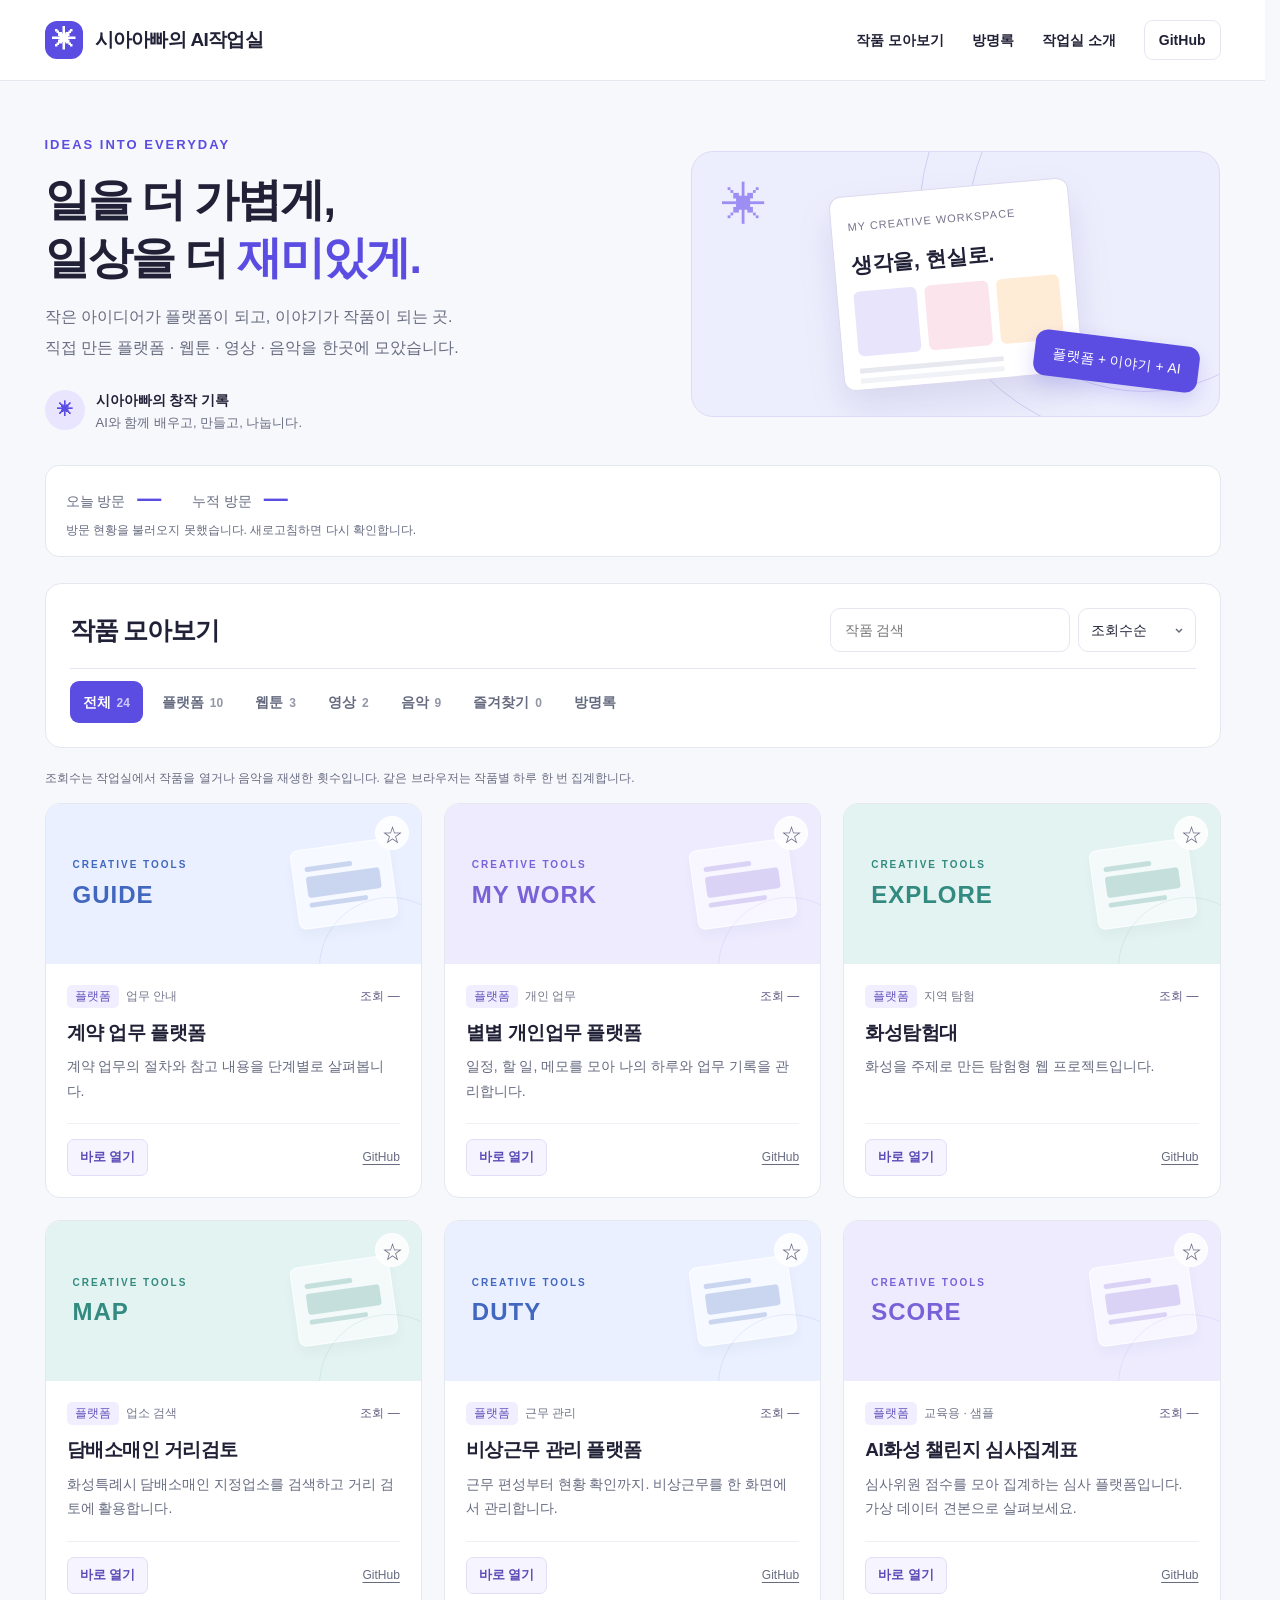
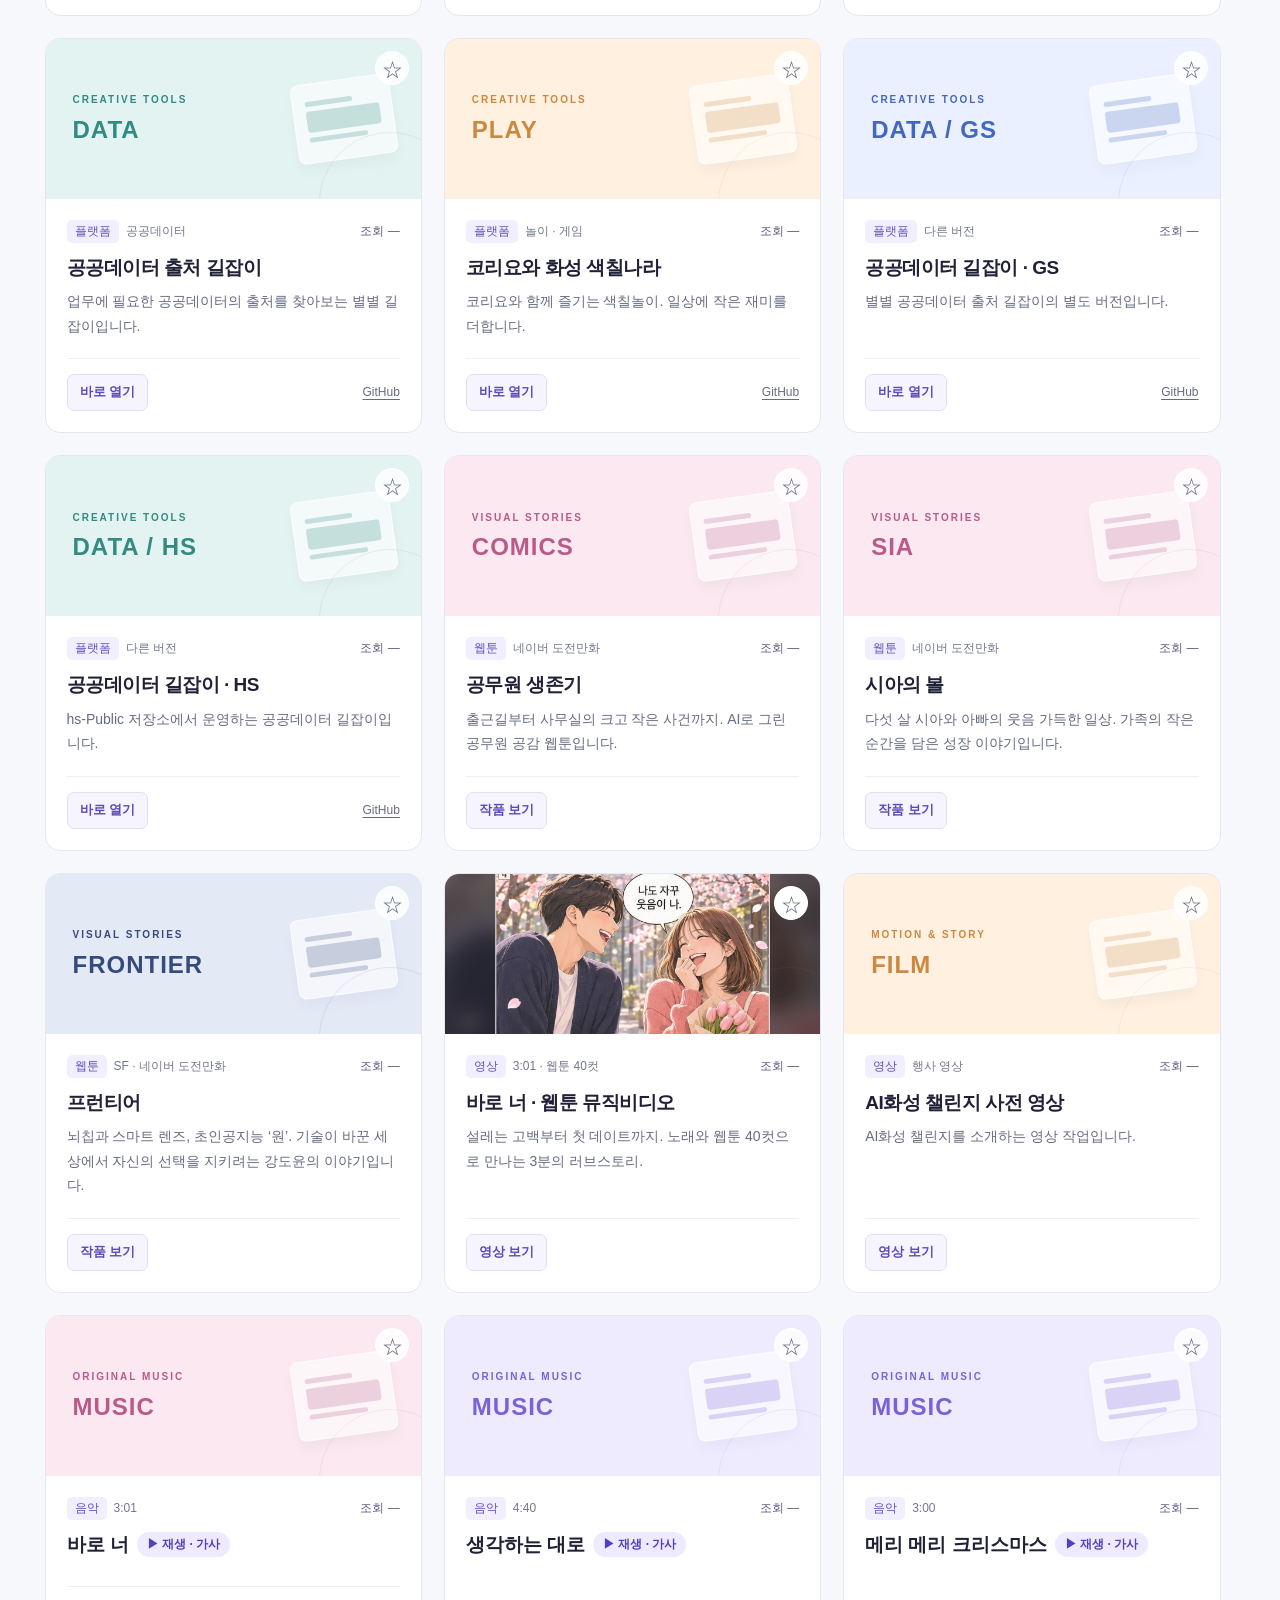
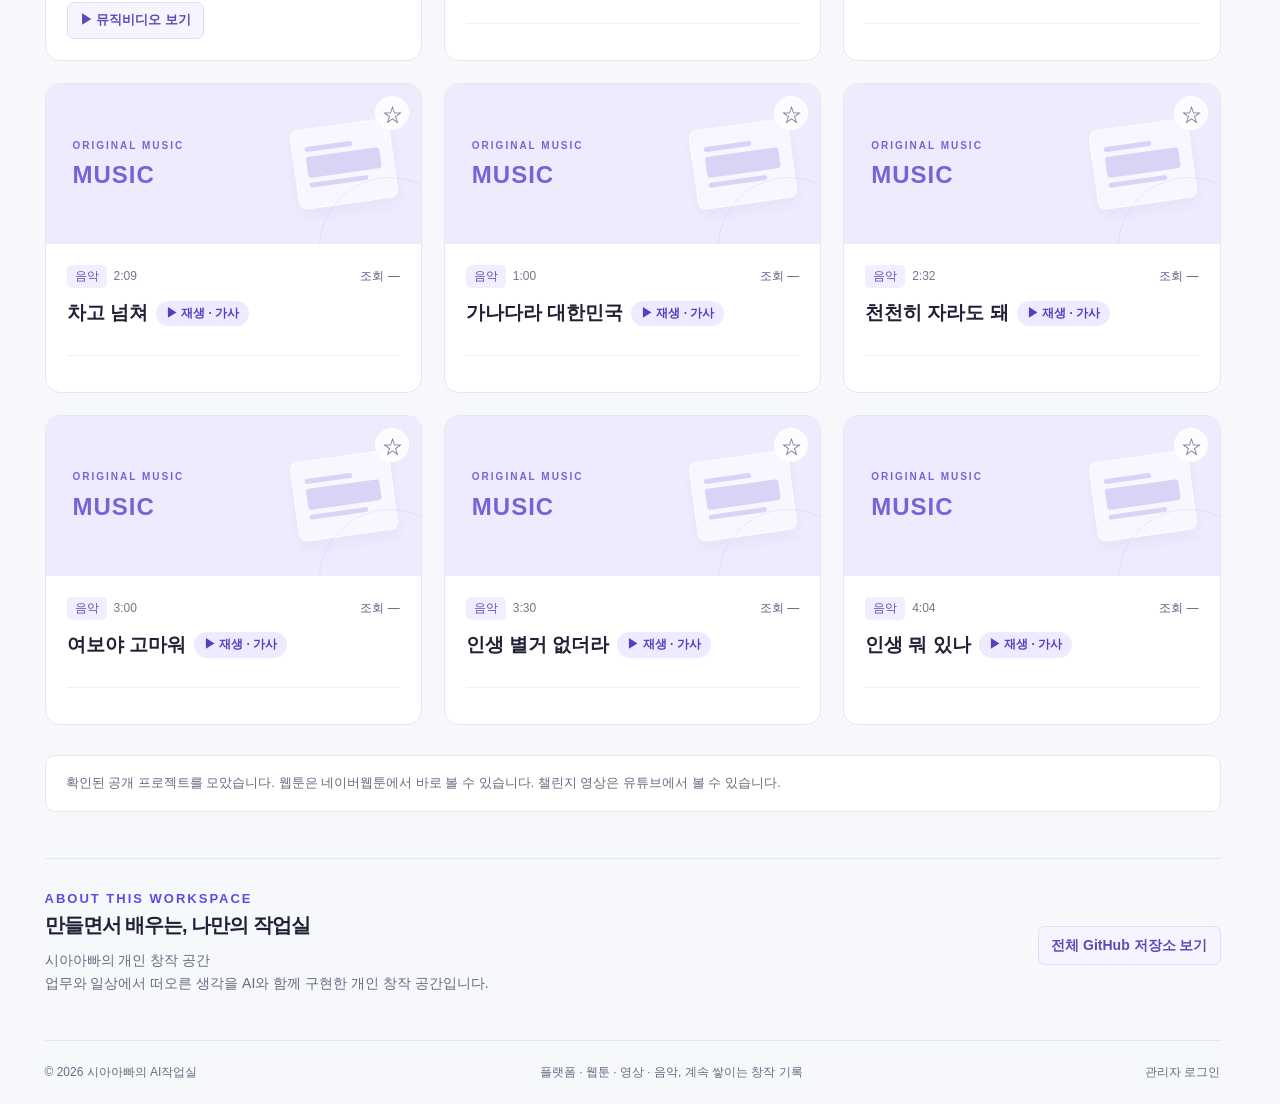
==== index.html @ 8275c81c "Add Just You webtoon music video and mobile playback page" ====
<!doctype html>
<html lang="ko"><head><meta charset="utf-8"><meta http-equiv="Content-Security-Policy" content="default-src 'none'; script-src 'self'; style-src 'self'; connect-src https://sbnjodqxvwgqgdnzcziz.supabase.co; img-src 'self' data:; media-src 'self'; base-uri 'none'; form-action 'none'; object-src 'none'; upgrade-insecure-requests"><meta name="referrer" content="no-referrer"><meta name="viewport" content="width=device-width,initial-scale=1"><title>시아아빠의 AI작업실</title><meta name="description" content="시아아빠가 만든 플랫폼, 웹툰, 영상. 일과 일상에서 시작한 아이디어를 한곳에서 만나보세요."><meta name="theme-color" content="#5b4ce2"><link rel="stylesheet" href="assets/app/site.css?v=video-20261128"><script defer src="assets/app/site.js?v=video-20261128"></script></head><body><a class="skip" href="#collection">작품 목록으로 건너뛰기</a>
<header><div class="wrap bar"><a class="brand" href="#top"><span class="logo" aria-hidden="true">✳</span>시아아빠의 AI작업실</a><nav class="nav" aria-label="주 메뉴"><a href="#collection">작품 모아보기</a><a href="#guestbook">방명록</a><a class="nav-about" href="#about">작업실 소개</a><a class="github" href="https://github.com/tkooya-09" target="_blank" rel="noopener noreferrer">GitHub</a></nav></div></header>
<main id="top" class="wrap"><section class="hero" aria-labelledby="hero-title"><div><div class="eyebrow">IDEAS INTO EVERYDAY</div><h1 id="hero-title">일을 더 가볍게,<br>일상을 더 <em>재미있게.</em></h1><p class="intro">작은 아이디어가 플랫폼이 되고, 이야기가 작품이 되는 곳.<br>직접 만든 플랫폼 · 웹툰 · 영상 · 음악을 한곳에 모았습니다.</p><div class="owner"><span class="avatar" aria-hidden="true">✳</span><div><strong>시아아빠의 창작 기록</strong><small>AI와 함께 배우고, 만들고, 나눕니다.</small></div></div></div><div class="hero-art" aria-hidden="true"><span class="orbit"></span><span class="orbit second"></span><span class="art-star">✳</span><div class="art-window"><small>MY CREATIVE WORKSPACE</small><div class="art-title">생각을, 현실로.</div><div class="art-blocks"><i></i><i></i><i></i></div><div class="art-lines"></div></div><div class="art-badge">플랫폼 + 이야기 + AI</div></div></section>
<section class="visitor-summary" aria-label="방문 현황"><div class="visitor-numbers"><span>오늘 방문 <strong id="visit-today">—</strong></span><span>누적 방문 <strong id="visit-total">—</strong></span></div><p id="visit-summary-note">방문 현황을 불러오는 중입니다.</p></section>
<section id="collection" aria-labelledby="collection-title"><div class="catalog-panel"><div class="catalog-head"><h2 id="collection-title">작품 모아보기</h2><p id="guest-intro" hidden>작품에 대한 생각을 편하게 남겨 주세요.</p><div class="inputs" id="catalog-inputs"><label class="sr" for="search">작품 검색</label><input id="search" class="search" type="search" placeholder="작품 검색"><label class="sr" for="sort">정렬 방식</label><select id="sort"><option value="popular">조회수순</option><option value="curated">기본순</option><option value="title">이름순</option><option value="linked">바로 열기순</option></select></div></div><div class="tabs" role="group" aria-label="작품 분류 및 방명록"><button class="tab on" data-type="all" aria-pressed="true">전체</button><button class="tab" data-type="platform" aria-pressed="false">플랫폼</button><button class="tab" data-type="webtoon" aria-pressed="false">웹툰</button><button class="tab" data-type="video" aria-pressed="false">영상</button><button class="tab" data-type="music" aria-pressed="false">음악</button><button class="tab" data-type="favorites" aria-pressed="false">즐겨찾기</button><button class="tab" data-type="guestbook" aria-pressed="false" aria-controls="guestbook">방명록</button></div></div><div id="catalog-content"><p class="ranking-note">조회수는 작업실에서 작품을 열거나 음악을 재생한 횟수입니다. 같은 브라우저는 작품별 하루 한 번 집계합니다.</p><div id="results" class="catalog-status" role="status" aria-live="polite"></div><section id="song-player" hidden aria-label="음악 재생기"><strong id="song-title"></strong><audio id="audio" controls preload="none"></audio><details id="lyrics-panel"><summary>가사</summary><div id="song-lyrics"></div></details></section><div id="grid" class="grid"></div><noscript><p>작품 검색과 목록 표시를 위해 JavaScript를 켜주세요. <a href="https://github.com/tkooya-09?tab=repositories">GitHub에서 작품 저장소 보기</a></p></noscript><div class="collection-note"><span id="sync">확인된 공개 프로젝트를 모았습니다.</span> 웹툰은 네이버웹툰에서 바로 볼 수 있습니다. 챌린지 영상은 유튜브에서 볼 수 있습니다.</div></div>
<section id="guestbook" hidden aria-labelledby="guest-heading">
<div class="guest-header"><h2 id="guest-heading">방명록</h2><div id="visit-count" title="한국 시간 기준, 같은 브라우저는 하루 한 번 집계">오늘 방문 — · 누적 방문 —</div></div>
<form id="guest-form"><label>닉네임<input name="nickname" maxlength="16" required placeholder="닉네임"></label><label>한마디<input name="message" maxlength="160" required placeholder="공개할 한마디를 남겨 주세요 (160자 이내)"></label><button type="submit">글 남기기</button></form>
<p role="status" id="guest-status"></p><ul id="guest-list"></ul></section></section>
<section id="about" class="about"><div><div class="eyebrow">ABOUT THIS WORKSPACE</div><h2>만들면서 배우는, 나만의 작업실</h2><p>시아아빠의 개인 창작 공간<br>업무와 일상에서 떠오른 생각을 AI와 함께 구현한 개인 창작 공간입니다.</p></div><a class="action" href="https://github.com/tkooya-09?tab=repositories" target="_blank" rel="noopener noreferrer">전체 GitHub 저장소 보기</a></section><footer class="footer"><span>© 2026 시아아빠의 AI작업실</span><span>플랫폼 · 웹툰 · 영상 · 음악, 계속 쌓이는 창작 기록</span><a href="admin.html">관리자 로그인</a></footer></main><div id="notice" role="status"></div>
</body></html>
---- assets/app/site.css ----
:root{--ink:#202136;--muted:#666b80;--line:#e5e7f0;--purple:#5b4ce2;--bg:#f7f8fc}*{box-sizing:border-box}html{scroll-behavior:smooth;scroll-padding-top:95px}body{margin:0;background:var(--bg);color:var(--ink);font:16px/1.6 Pretendard,'Apple SD Gothic Neo','Malgun Gothic',sans-serif}button,input,select{font:inherit}button,a,input,select{-webkit-tap-highlight-color:transparent}button,a{touch-action:manipulation}button{cursor:pointer}a{color:inherit;text-decoration:none}button:focus-visible,a:focus-visible,input:focus-visible,select:focus-visible,summary:focus-visible{outline:3px solid #897af1;outline-offset:4px}.wrap{max-width:1240px;margin:auto;padding:0 32px}.skip{position:fixed;top:-80px;left:10px;z-index:50;background:white;padding:12px}.skip:focus{top:10px}header{background:#fffffff2;border-bottom:1px solid var(--line);position:sticky;top:0;z-index:10;backdrop-filter:blur(12px)}.bar{height:80px;display:flex;align-items:center;justify-content:space-between;gap:20px}.brand{display:flex;align-items:center;gap:12px;font-size:19px;font-weight:800;letter-spacing:-.7px}.logo{width:38px;height:38px;border-radius:12px;background:var(--purple);color:white;display:grid;place-items:center;font-size:24px}.nav{display:flex;gap:28px;align-items:center;font-size:14px;font-weight:700}.nav a:hover{color:var(--purple)}.github{padding:8px 14px;border:1px solid var(--line);border-radius:9px}.hero{padding:54px 0 32px;display:grid;grid-template-columns:1.15fr 1fr;gap:38px;align-items:center}.eyebrow{font-size:13px;font-weight:800;letter-spacing:2px;color:var(--purple)}h1{font-size:clamp(32px,3.5vw,46px);line-height:1.3;letter-spacing:-2px;margin:14px 0 16px}h1 em{font-style:normal;color:var(--purple)}.intro{color:var(--muted);margin:0;line-height:1.9}.owner{display:flex;gap:11px;align-items:center;margin-top:24px}.avatar{width:40px;height:40px;background:#e9e5ff;border-radius:50%;display:grid;place-items:center;color:var(--purple);font-weight:800}.owner strong{font-size:14px}.owner small{display:block;font-size:13px;color:var(--muted)}.hero-art{height:266px;border:1px solid #dcdcf7;border-radius:22px;background:#edeefd;position:relative;overflow:hidden;padding:28px;display:flex;align-items:center;justify-content:center}.orbit{position:absolute;border:1px solid #d1cef2;border-radius:50%;width:350px;height:350px;right:-100px;top:-110px}.orbit.second{width:450px;height:450px;right:-150px;top:-160px}.art-window{position:relative;transform:rotate(-5deg);width:240px;background:#fff;border:1px solid #dcd9ee;box-shadow:0 18px 36px #41429220;border-radius:12px;padding:16px}.art-window small{font-size:11px;letter-spacing:1px;color:#78738b}.art-title{font-size:21px;font-weight:800;margin:10px 0}.art-blocks{display:flex;gap:8px}.art-blocks i{height:65px;flex:1;border-radius:6px;background:#e7e4fc}.art-blocks i:nth-child(2){background:#fce4ed}.art-blocks i:nth-child(3){background:#ffecd7}.art-lines{height:5px;width:70%;background:#e7e8f0;margin-top:12px;box-shadow:0 10px #f1f2f7}.art-badge{position:absolute;right:20px;bottom:32px;padding:12px 18px;border-radius:12px;background:#5b4ce2;color:white;transform:rotate(7deg);font-size:14px;box-shadow:0 8px 20px #5b4ce233}.art-star{position:absolute;left:30px;top:18px;color:#9c8ef2;font-size:45px}.section-head{display:flex;justify-content:space-between;align-items:end;gap:10px;margin-bottom:18px}h2{font-size:25px;letter-spacing:-1px;margin:0}.section-head p{font-size:14px;color:var(--muted);margin:4px 0 0}.tools{display:flex;align-items:center;justify-content:space-between;gap:16px;margin-bottom:20px;flex-wrap:wrap}.tabs{display:flex;gap:6px;flex-wrap:wrap}.tab{border:1px solid transparent;border-radius:9px;background:transparent;color:var(--muted);padding:9px 13px;font-size:14px;font-weight:700;min-height:42px}.tab.on{background:var(--ink);color:white}.tab .num{opacity:.7;margin-left:6px;font-size:12px}.inputs{display:flex;gap:8px}.search{background:white;border:1px solid var(--line);padding:10px 14px;border-radius:10px;width:240px;font-size:14px}select{appearance:none;border:1px solid var(--line);padding:10px 30px 10px 12px;border-radius:10px;background:white url("data:image/svg+xml,%3Csvg xmlns='http://www.w3.org/2000/svg' width='12' height='12' viewBox='0 0 12 12'%3E%3Cpath d='m3 5 3 3 3-3' fill='none' stroke='%23666b80' stroke-width='1.5'/%3E%3C/svg%3E") no-repeat right 10px center;font-size:14px;color:var(--ink)}.result{font-size:13px;color:var(--muted);margin:0 0 14px;display:flex;justify-content:space-between;gap:12px}.grid{display:grid;grid-template-columns:repeat(3,minmax(0,1fr));gap:22px}.card{border:1px solid var(--line);border-radius:15px;background:white;overflow:hidden;display:flex;flex-direction:column;transition:transform .2s,box-shadow .2s}.card:hover{transform:translateY(-4px);box-shadow:0 12px 30px #2523530c}.cover{height:160px;position:relative;overflow:hidden;background:var(--wash);color:var(--tone);display:flex;align-items:center;justify-content:space-between;padding:27px}.blue{--wash:#eaf0ff;--tone:#4267bf}.violet{--wash:#eeebff;--tone:#7962d7}.navy{--wash:#e4e9f6;--tone:#354b7b}.teal{--wash:#e3f3f1;--tone:#328a80}.orange{--wash:#fff0df;--tone:#cc8741}.pink{--wash:#fbe8f0;--tone:#b95a88}.cover-word{font-size:24px;font-weight:900;letter-spacing:1px;position:relative;z-index:1;max-width:62%;line-height:1.15}.cover-word small{display:block;font-size:10px;letter-spacing:2px;margin-bottom:10px;font-weight:600}.mini{width:100px;height:80px;border:1px solid #ffffffb3;background:#ffffff96;border-radius:8px;transform:rotate(-8deg);padding:12px;box-shadow:0 8px 12px #29315109;flex-shrink:0}.mini i{display:block;background:currentColor;opacity:.24;height:5px;width:65%;border-radius:3px;margin:5px 0}.mini i:nth-child(2){width:100%;height:21px}.mini i:nth-child(3){width:80%}.cover::after{content:'';position:absolute;width:140px;height:140px;border:1px solid currentColor;opacity:.1;border-radius:50%;right:-40px;bottom:-75px}.fav{position:absolute;right:12px;top:12px;width:34px;height:34px;background:#ffffffdb;border:1px solid #ffffff;border-radius:50%;color:#696c83;display:grid;place-items:center;font-size:21px;z-index:2}.fav[aria-pressed=true]{color:#5b4ce2;background:#fff}.card-body{padding:21px;display:flex;flex-direction:column;flex:1}.tags{display:flex;gap:7px;align-items:center;margin-bottom:11px;flex-wrap:wrap}.pill{font-size:12px;background:#f1efff;color:#6351bb;padding:2px 8px;border-radius:5px}.tag{font-size:12px;color:#73778b}.card h3{font-size:19px;line-height:1.45;letter-spacing:-.5px;margin:0 0 8px}.desc{font-size:14px;line-height:1.75;color:var(--muted);margin:0 0 20px}.actions{display:flex;align-items:center;justify-content:space-between;gap:10px;margin-top:auto;padding-top:15px;border-top:1px solid #eff0f6}.action{padding:7px 12px;border:1px solid #e3def8;background:#f6f4ff;color:#5b4bb7;border-radius:7px;font-size:13px;font-weight:700}.action:hover{background:#ebe6ff}.source{font-size:12px;color:var(--muted);text-decoration:underline;text-underline-offset:3px}.pending{font-size:13px;color:#777b8d;display:flex;gap:6px;align-items:center}.pending::before{content:'';width:6px;height:6px;background:#b6bac8;border-radius:50%}details{font-size:13px;color:var(--muted);margin-bottom:16px}summary{cursor:pointer;padding:4px 0}ol{padding-left:24px;line-height:2}.empty{grid-column:1/-1;padding:60px 20px;text-align:center;border:1px dashed #d4d1e7;border-radius:16px;background:white}.empty p{color:var(--muted)}.empty button{border:0;background:var(--purple);color:white;padding:9px 16px;border-radius:8px}.collection-note{margin:30px 0 46px;padding:17px 20px;border:1px solid var(--line);border-radius:10px;font-size:13px;color:var(--muted);background:#fff}.about{display:flex;justify-content:space-between;gap:30px;padding:30px 0;border-top:1px solid var(--line);align-items:center}.about h2{font-size:20px}.about p{font-size:14px;color:var(--muted);margin:8px 0}.about a{white-space:nowrap;font-size:14px}.footer{border-top:1px solid var(--line);padding:22px 0;margin-top:8px;font-size:12px;color:var(--muted);display:flex;justify-content:space-between;gap:16px}.sr{position:absolute;width:1px;height:1px;padding:0;overflow:hidden;clip:rect(0,0,0,0);white-space:nowrap}#notice{position:fixed;bottom:20px;left:50%;transform:translateX(-50%);z-index:20;background:#202136;color:#fff;border-radius:10px;padding:12px 20px;font-size:14px;max-width:90vw}#notice:empty{display:none}
@media(min-width:1400px){.wrap{max-width:1280px}}@media(max-width:950px){.grid{grid-template-columns:repeat(2,minmax(0,1fr))}.hero{gap:24px}.hero-art{height:250px}.inputs{flex:1}.search{width:100%}.hero h1{font-size:34px}.art-window{width:190px}}@media(max-width:640px){.wrap{padding:0 20px}.bar{height:68px}.brand{font-size:17px}.logo{width:32px;height:32px;font-size:22px}.nav{gap:12px}.nav .nav-about,.github{display:none}.hero{grid-template-columns:1fr;padding:32px 0 24px;gap:22px}.hero h1{font-size:35px}.hero-art{height:175px}.art-window{width:200px;padding:10px}.art-title{font-size:17px;margin:5px 0}.art-blocks i{height:40px}.art-badge{bottom:22px;right:28px}.intro{font-size:14px}.owner{margin-top:17px}.grid{grid-template-columns:1fr;gap:18px}.cover{height:145px}.tools{gap:12px}.tabs{gap:3px}.tab{padding:8px 10px}.inputs{width:100%;flex-basis:100%}.search{min-width:0;flex:1}.section-head p{font-size:13px}.about{display:block}.about a{display:inline-block;margin-top:12px}.footer{flex-direction:column;gap:4px}.result{font-size:12px}.collection-note{margin-bottom:28px}}@media(prefers-reduced-motion:reduce){html{scroll-behavior:auto}*{transition:none!important}}
.song-play{border:0;border-radius:50%;background:#eeeaff;color:#5140bf;width:40px;height:40px}#song-player:not([hidden]){display:flex;flex-wrap:wrap;align-items:center;gap:16px;padding:15px;background:white;border-radius:12px;margin-bottom:15px}#audio{max-width:100%}.song-select{display:inline-flex;align-items:center;gap:8px;background:transparent;padding:0;border:0;color:inherit;font:inherit;text-align:left}.song-play{display:inline-grid;place-items:center;flex:none}#lyrics-panel{flex-basis:100%;min-width:0}#lyrics-panel summary{cursor:pointer;font-weight:700}#song-lyrics{white-space:pre-wrap;line-height:1.85;margin:.6rem 0;max-height:45vh;overflow:auto}
#collection{padding-top:4px}.catalog-panel{background:white;border:1px solid var(--line);border-radius:16px;padding:clamp(14px,2.4vw,24px);margin-bottom:20px}
.catalog-head{display:flex;align-items:center;justify-content:space-between;gap:16px;margin-bottom:16px}
#collection .tabs{display:flex;gap:6px;flex-wrap:wrap;border-top:1px solid var(--line);padding-top:12px;margin:0}
#collection .tab{border:1px solid transparent;border-radius:9px;padding:8px 12px;background:transparent}
#collection .tab:hover{color:var(--purple)}
#collection .tab.on{color:white;background:var(--purple)}
.catalog-status{font-size:14px;color:var(--muted)}
.catalog-status:not(:empty){margin:-7px 0 14px}
@media(max-width:680px){
 .catalog-head{display:grid;gap:10px}
 .catalog-head .inputs{display:flex;width:100%}
 .catalog-head .search{flex:1;min-width:0;width:auto}
 #collection .tabs{display:grid;grid-template-columns:repeat(3,minmax(0,1fr));gap:4px}
 #collection .tab{padding:9px 8px}
}
.song-select{flex-wrap:wrap}.song-select .song-play{width:auto;height:auto;border-radius:16px;padding:4px 10px;font:600 12px/1.6 inherit;font-size:12px}
[hidden]{display:none!important}
#guestbook{margin:0 0 28px;padding:24px;border:1px solid var(--line);border-radius:16px;background:white}.guest-header,#guest-form{display:flex;align-items:center;gap:14px}.guest-header{justify-content:space-between;flex-wrap:wrap;margin-bottom:16px}#visit-count{font-size:14px;color:var(--muted)}#guest-form{align-items:flex-end}#guest-form label{font-size:13px;font-weight:700}#guest-form label:nth-child(2){flex:1}#guest-form input{display:block;width:100%;margin-top:4px;padding:10px;border:1px solid var(--line);border-radius:8px;font:inherit}#guest-form button{padding:10px 16px;border:0;border-radius:8px;background:var(--purple);color:white;font-weight:700}#guest-status{font-size:14px;color:var(--muted)}#guest-list{list-style:none;padding:0;margin:0}#guest-list li{padding:12px 0;border-top:1px solid var(--line);overflow-wrap:anywhere}#guest-list time{margin-left:12px;font-size:12px;color:var(--muted)}#guest-list p{margin:4px 0 0}@media(max-width:680px){#guest-form{display:grid}#guestbook{padding:16px}.nav{gap:8px}}

#guest-intro{margin:0;min-height:46px;display:flex;align-items:center;font-size:13px;line-height:1.6;color:var(--muted)}
/* Keep narrow screens within the viewport and touch controls steady. */
html{overflow-x:clip;scrollbar-gutter:stable;-webkit-text-size-adjust:100%;text-size-adjust:100%}
body{overflow-x:clip}
.wrap,.bar,.brand,.nav,.hero>*,.catalog-head,.inputs,.card,.card-body,.actions,#guest-form>*,#song-player>*{min-width:0}
.logo,.avatar{flex-shrink:0}
img,video,iframe{max-width:100%}
.card h3,.desc,.song-select,#song-lyrics,.about p{overflow-wrap:anywhere}
.actions{flex-wrap:wrap}
@media(hover:none),(pointer:coarse){
 .card{transition:none}
 .card:hover{transform:none;box-shadow:none}
}
@media(max-width:680px){
 html{scroll-behavior:auto;scroll-padding-top:126px;scrollbar-gutter:auto;overscroll-behavior-x:none}
 body{overscroll-behavior-x:none}
 .wrap{width:100%;padding-inline:16px}
 header{background:#fff;backdrop-filter:none}
 .bar{height:auto;min-height:112px;display:flex;flex-direction:column;align-items:stretch;justify-content:center;gap:8px;padding-top:10px;padding-bottom:10px}
 .brand{align-self:center;gap:9px;font-size:18px;line-height:1.4;white-space:nowrap}
 .logo{width:32px;height:32px;font-size:22px}
 .nav{display:grid;grid-template-columns:repeat(2,minmax(0,1fr));gap:8px;width:100%}
 .nav .nav-about,.nav .github{display:none}
 .nav a{display:flex;align-items:center;justify-content:center;min-height:44px;border-radius:10px;background:#f5f3ff;color:#5545b7;font-size:14px;white-space:nowrap}
 .nav a[aria-current="page"]{background:#5b4ce2;color:white}
 .hero{grid-template-columns:minmax(0,1fr);padding:26px 0 24px;gap:20px}
 .hero h1{font-size:clamp(28px,8.4vw,35px);letter-spacing:-1.4px;margin:10px 0 12px}
 .eyebrow{font-size:11px;letter-spacing:1.5px}
 .intro{font-size:14px;line-height:1.8;overflow-wrap:anywhere}
 .owner{margin-top:16px}
 .hero-art{display:none}
 #collection{min-height:calc(100svh - 126px)}
 .catalog-panel{padding:14px;border-radius:16px;margin-bottom:16px}
 .catalog-head{display:grid;grid-template-columns:minmax(0,1fr);gap:12px;margin-bottom:14px}
 .catalog-head h2{font-size:21px;line-height:1.4}
 .catalog-head #guest-intro{height:48px;min-height:48px}
 .catalog-head .inputs{height:48px;min-height:48px;display:grid;grid-template-columns:minmax(0,1fr) 112px;width:100%;gap:8px}
 .catalog-head .search{width:100%;min-width:0}
 .search,#sort,#guest-form input{font-size:16px;min-height:46px}
 #sort{width:100%;min-width:0;padding-left:10px}
 #collection .tabs{display:grid;grid-template-columns:repeat(4,minmax(0,1fr));gap:6px;padding-top:12px}
 #collection .tab{min-width:0;min-height:46px;padding:8px 3px;font-size:13px;white-space:nowrap;line-height:1.3;background:#f6f7fb}
 #collection .tab .num{margin-left:3px;font-size:11px;font-variant-numeric:tabular-nums}
 #collection .tab[data-type="guestbook"]{grid-column:span 2}
 #collection .tab.on{background:var(--purple)}
 .grid{grid-template-columns:minmax(0,1fr);gap:16px}
 .cover{height:120px;padding:20px}
 .cover-word{font-size:22px;max-width:65%;overflow-wrap:anywhere}
 .mini{width:78px;height:65px;padding:9px}
 .fav{width:44px;height:44px;top:8px;right:8px}
 .card-body{padding:18px}
 .card h3{font-size:18px}
 .desc{margin-bottom:14px}
 .action,.source{display:inline-flex;align-items:center;justify-content:center;min-height:44px}
 .song-select{width:100%;min-height:44px;gap:8px}
 .song-select .song-play{min-height:32px}
 #song-player:not([hidden]){gap:12px;padding:16px}
 #audio{width:100%;min-width:0}
 #lyrics-panel summary{min-height:44px;display:flex;align-items:center}
 #guestbook{padding:16px;margin-bottom:24px}
 .guest-header{gap:8px}
 #visit-count{font-size:13px;min-height:21px;font-variant-numeric:tabular-nums}
 #guest-form{display:grid;grid-template-columns:minmax(0,1fr);gap:12px}
 #guest-form label{min-width:0}
 #guest-form input{min-width:0;max-width:100%;padding:12px}
 #guest-form button{width:100%;min-height:46px;font-size:16px}
 #guest-status{min-height:22px}
 .collection-note{margin:20px 0 28px;padding:14px;line-height:1.8}
 .about{display:block;padding:24px 0}
 .about a{white-space:normal;margin-top:12px}
 .footer{flex-direction:column;gap:6px;line-height:1.7;overflow-wrap:anywhere}
}
@media(max-width:359px){
 .wrap{padding-inline:12px}
 .catalog-panel{padding:12px}
 .brand{font-size:17px}
 #collection .tabs{grid-template-columns:repeat(3,minmax(0,1fr))}
 #collection .tab[data-type="guestbook"]{grid-column:1/-1}
}


.visitor-summary{margin:0 0 22px;padding:16px 20px;border:1px solid var(--line);border-radius:14px;background:#fff}
.visitor-numbers{display:flex;align-items:center;flex-wrap:wrap;gap:12px 28px;font-size:14px;color:var(--muted)}
.visitor-numbers strong{display:inline-block;min-width:2ch;margin-left:8px;color:var(--purple);font-size:24px;line-height:1.3;font-variant-numeric:tabular-nums}
#visit-summary-note{font-size:12px;color:var(--muted);margin:7px 0 0;overflow-wrap:anywhere}
.view-count{margin-left:auto;font-size:12px;color:#625b85;font-variant-numeric:tabular-nums;white-space:nowrap}
.ranking-note{font-size:12px;line-height:1.7;color:var(--muted);margin:0 0 14px;overflow-wrap:anywhere}
@media(max-width:680px){.visitor-summary{padding:14px 16px;margin-bottom:16px}.visitor-numbers{display:grid;grid-template-columns:repeat(2,minmax(0,1fr));gap:10px;font-size:13px}.visitor-numbers strong{font-size:22px;margin-left:5px}}


.cover .video-poster{position:absolute;inset:0;width:100%;height:100%;object-fit:cover}.cover:has(.video-poster) .cover-word,.cover:has(.video-poster) .mini{visibility:hidden}.cover:has(.video-poster) .fav{z-index:1;background:white}
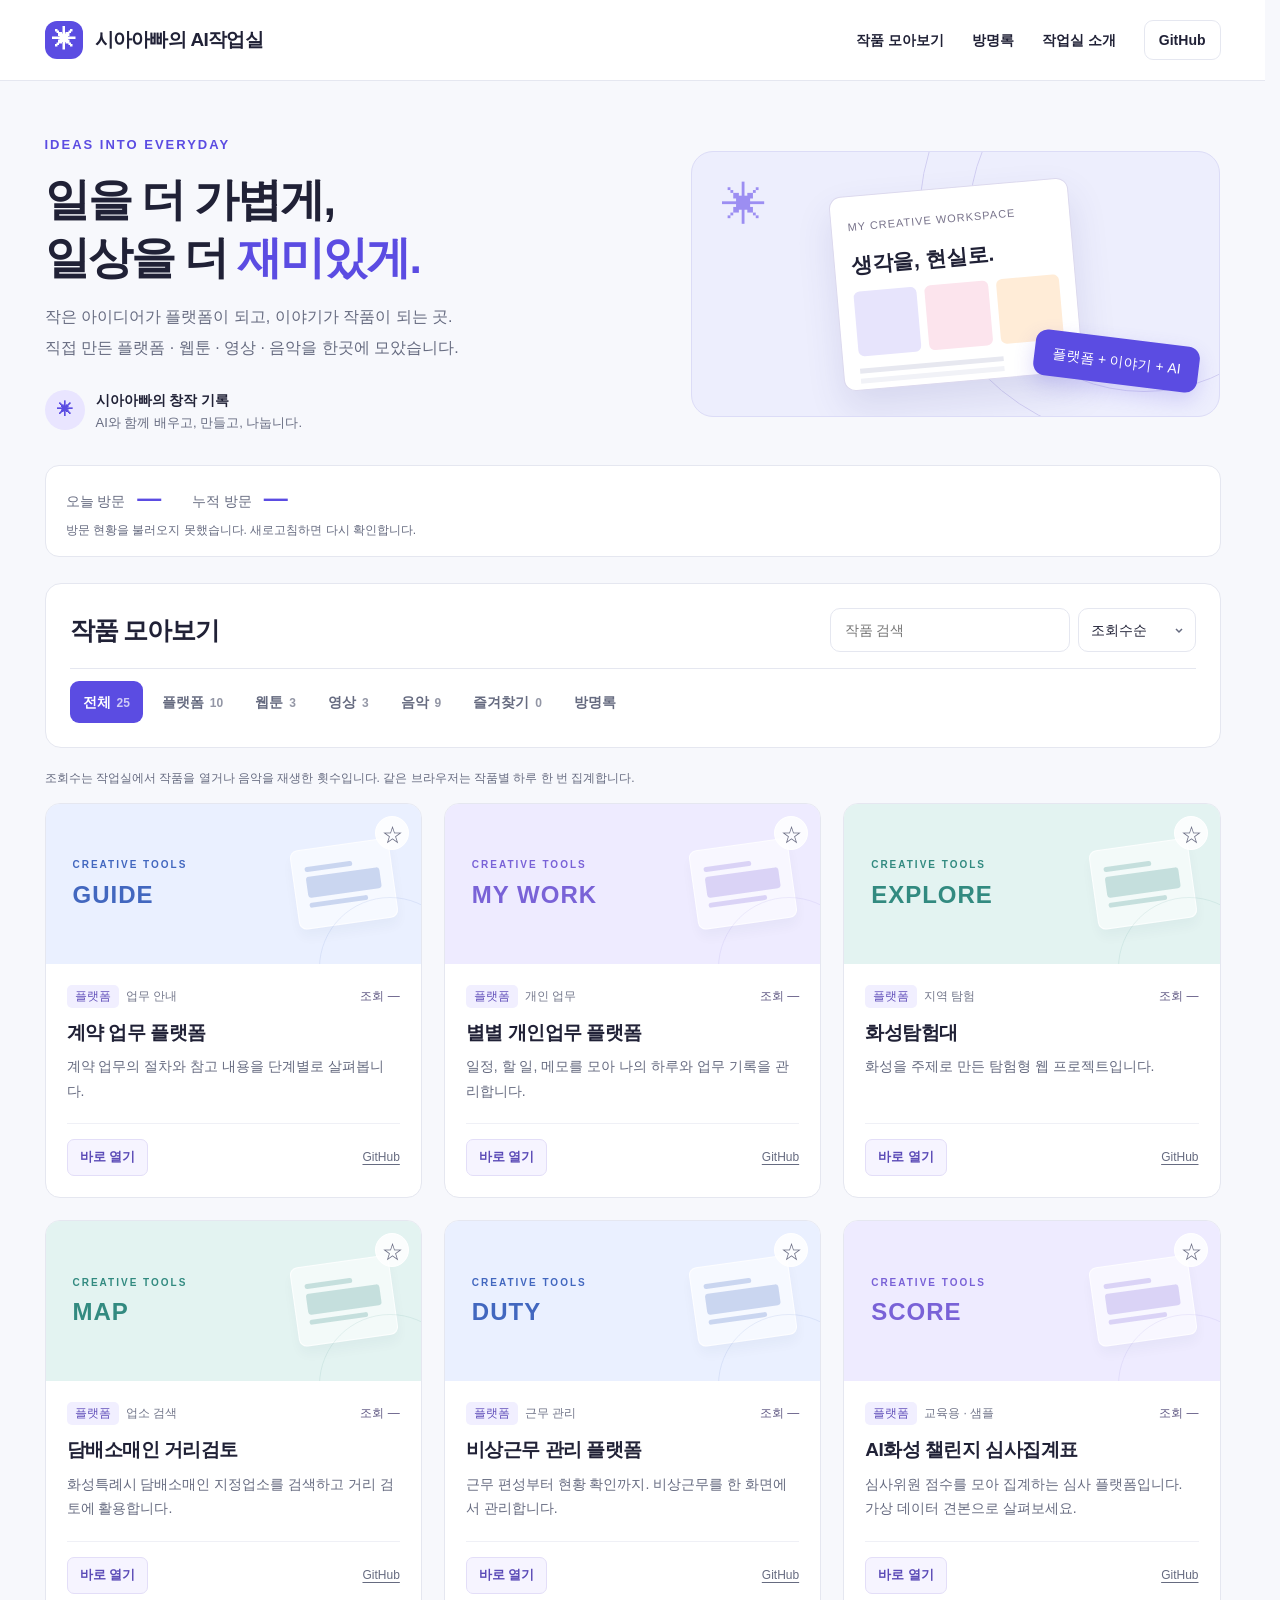
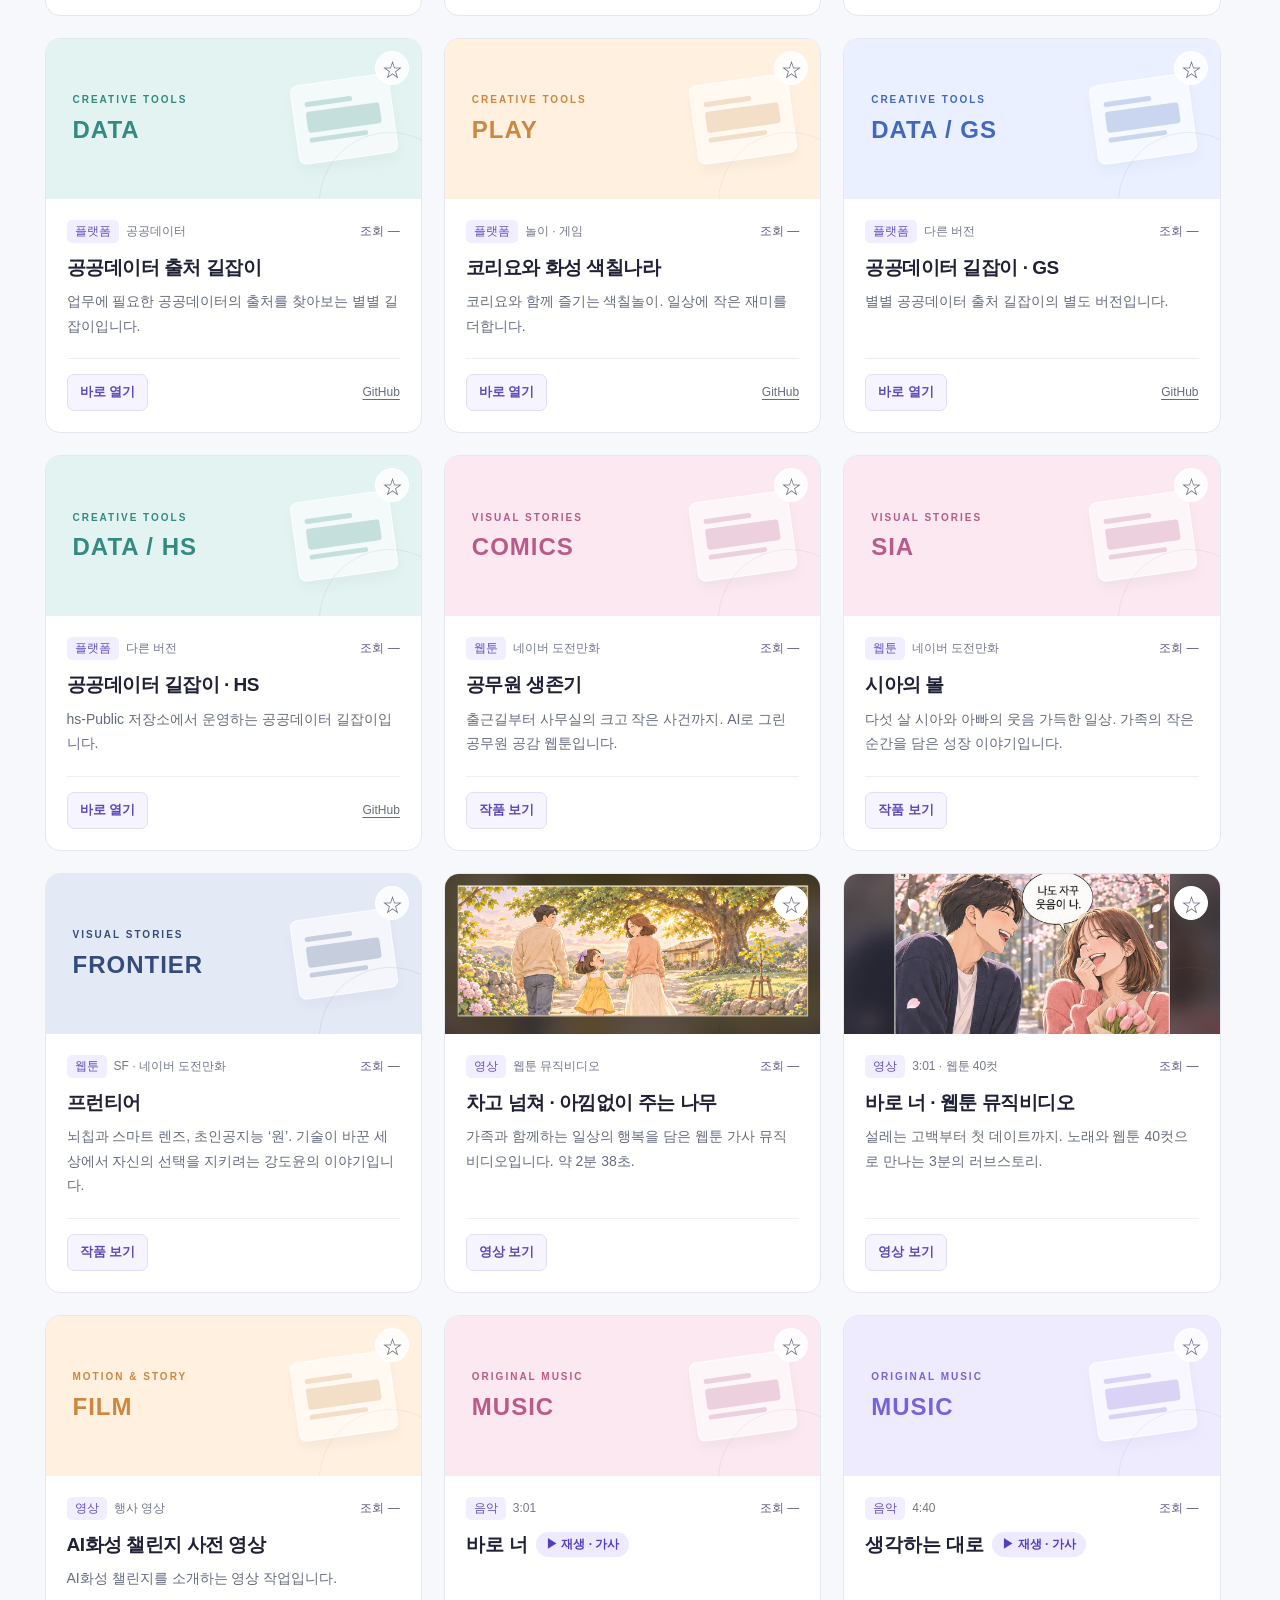
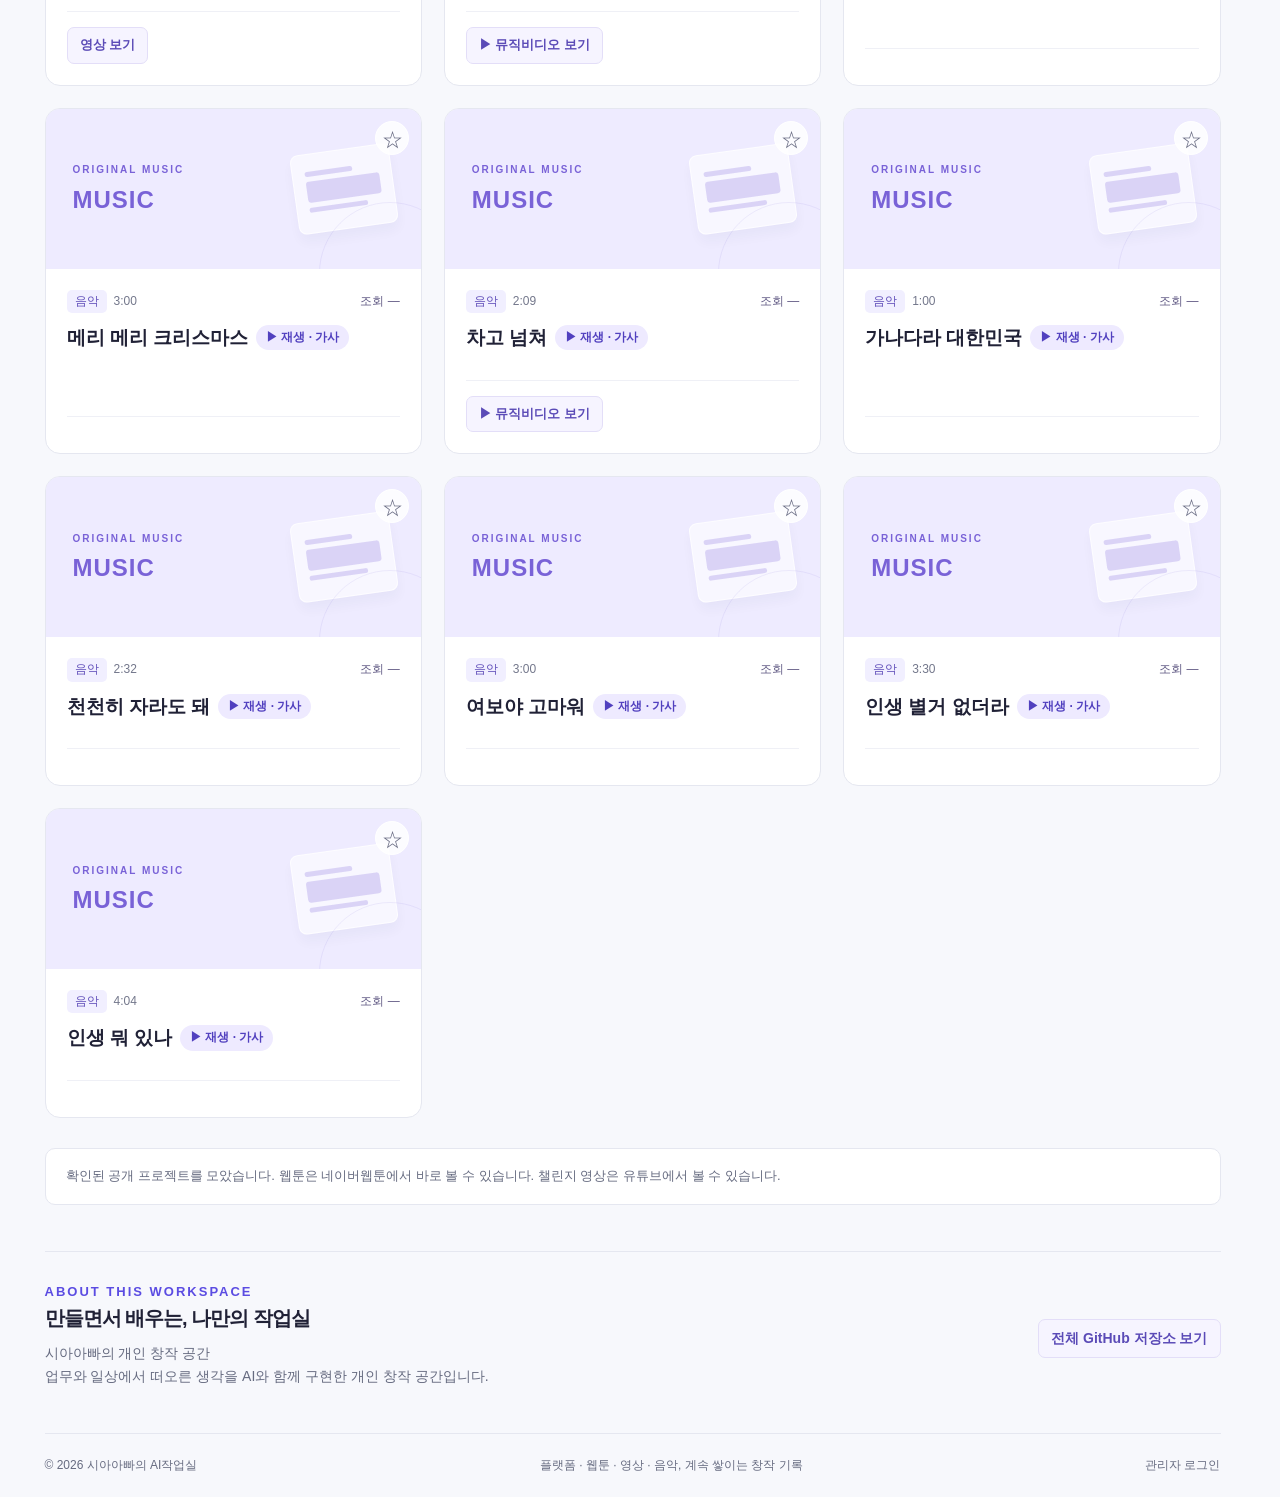
==== commit 5802d0f3: "Add 차고 넘쳐 family lyric video with playback and download page" ====
--- a/index.html
+++ b/index.html
@@ -1,5 +1,5 @@
 <!doctype html>
-<html lang="ko"><head><meta charset="utf-8"><meta http-equiv="Content-Security-Policy" content="default-src 'none'; script-src 'self'; style-src 'self'; connect-src https://sbnjodqxvwgqgdnzcziz.supabase.co; img-src 'self' data:; media-src 'self'; base-uri 'none'; form-action 'none'; object-src 'none'; upgrade-insecure-requests"><meta name="referrer" content="no-referrer"><meta name="viewport" content="width=device-width,initial-scale=1"><title>시아아빠의 AI작업실</title><meta name="description" content="시아아빠가 만든 플랫폼, 웹툰, 영상. 일과 일상에서 시작한 아이디어를 한곳에서 만나보세요."><meta name="theme-color" content="#5b4ce2"><link rel="stylesheet" href="assets/app/site.css?v=video-20261128"><script defer src="assets/app/site.js?v=video-20261128"></script></head><body><a class="skip" href="#collection">작품 목록으로 건너뛰기</a>
+<html lang="ko"><head><meta charset="utf-8"><meta http-equiv="Content-Security-Policy" content="default-src 'none'; script-src 'self'; style-src 'self'; connect-src https://sbnjodqxvwgqgdnzcziz.supabase.co; img-src 'self' data:; media-src 'self'; base-uri 'none'; form-action 'none'; object-src 'none'; upgrade-insecure-requests"><meta name="referrer" content="no-referrer"><meta name="viewport" content="width=device-width,initial-scale=1"><title>시아아빠의 AI작업실</title><meta name="description" content="시아아빠가 만든 플랫폼, 웹툰, 영상. 일과 일상에서 시작한 아이디어를 한곳에서 만나보세요."><meta name="theme-color" content="#5b4ce2"><link rel="stylesheet" href="assets/app/site.css?v=video-20261128"><script defer src="assets/app/site.js?v=overflowing-video-20261128"></script></head><body><a class="skip" href="#collection">작품 목록으로 건너뛰기</a>
 <header><div class="wrap bar"><a class="brand" href="#top"><span class="logo" aria-hidden="true">✳</span>시아아빠의 AI작업실</a><nav class="nav" aria-label="주 메뉴"><a href="#collection">작품 모아보기</a><a href="#guestbook">방명록</a><a class="nav-about" href="#about">작업실 소개</a><a class="github" href="https://github.com/tkooya-09" target="_blank" rel="noopener noreferrer">GitHub</a></nav></div></header>
 <main id="top" class="wrap"><section class="hero" aria-labelledby="hero-title"><div><div class="eyebrow">IDEAS INTO EVERYDAY</div><h1 id="hero-title">일을 더 가볍게,<br>일상을 더 <em>재미있게.</em></h1><p class="intro">작은 아이디어가 플랫폼이 되고, 이야기가 작품이 되는 곳.<br>직접 만든 플랫폼 · 웹툰 · 영상 · 음악을 한곳에 모았습니다.</p><div class="owner"><span class="avatar" aria-hidden="true">✳</span><div><strong>시아아빠의 창작 기록</strong><small>AI와 함께 배우고, 만들고, 나눕니다.</small></div></div></div><div class="hero-art" aria-hidden="true"><span class="orbit"></span><span class="orbit second"></span><span class="art-star">✳</span><div class="art-window"><small>MY CREATIVE WORKSPACE</small><div class="art-title">생각을, 현실로.</div><div class="art-blocks"><i></i><i></i><i></i></div><div class="art-lines"></div></div><div class="art-badge">플랫폼 + 이야기 + AI</div></div></section>
 <section class="visitor-summary" aria-label="방문 현황"><div class="visitor-numbers"><span>오늘 방문 <strong id="visit-today">—</strong></span><span>누적 방문 <strong id="visit-total">—</strong></span></div><p id="visit-summary-note">방문 현황을 불러오는 중입니다.</p></section>
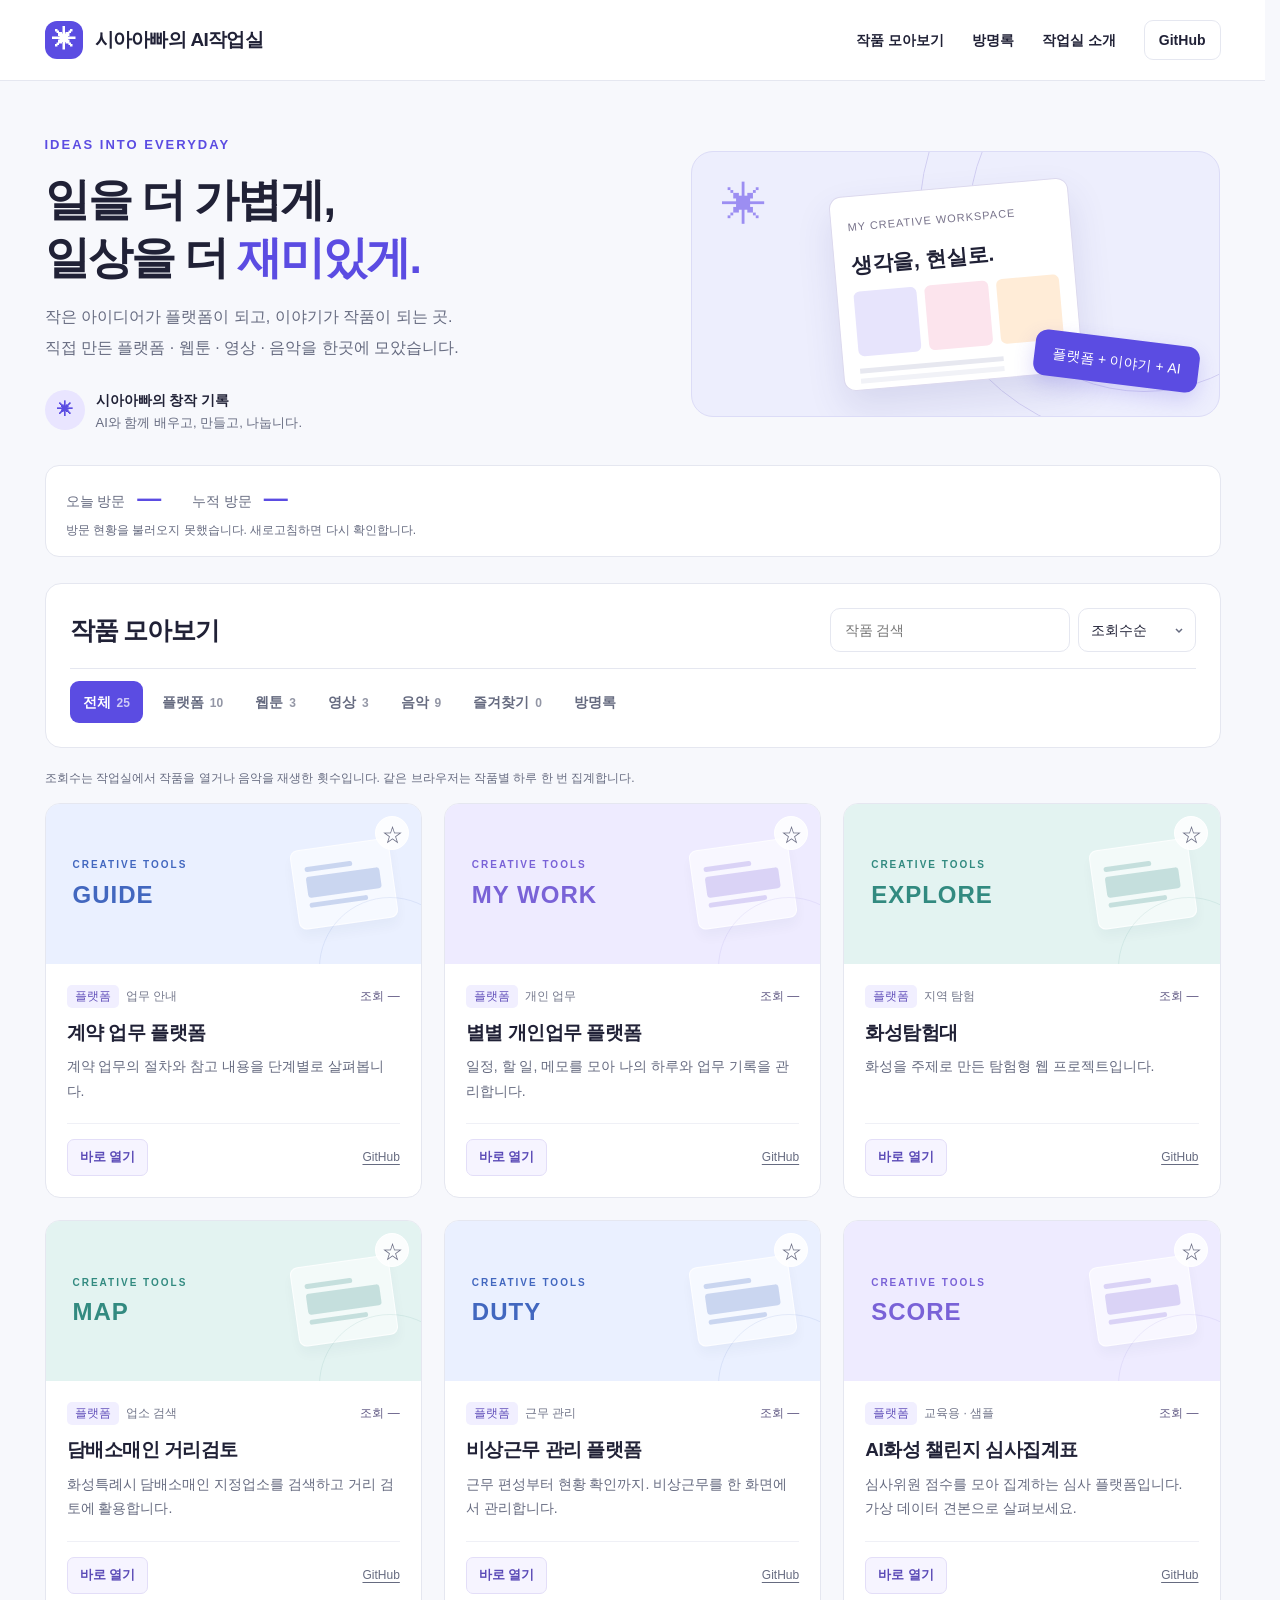
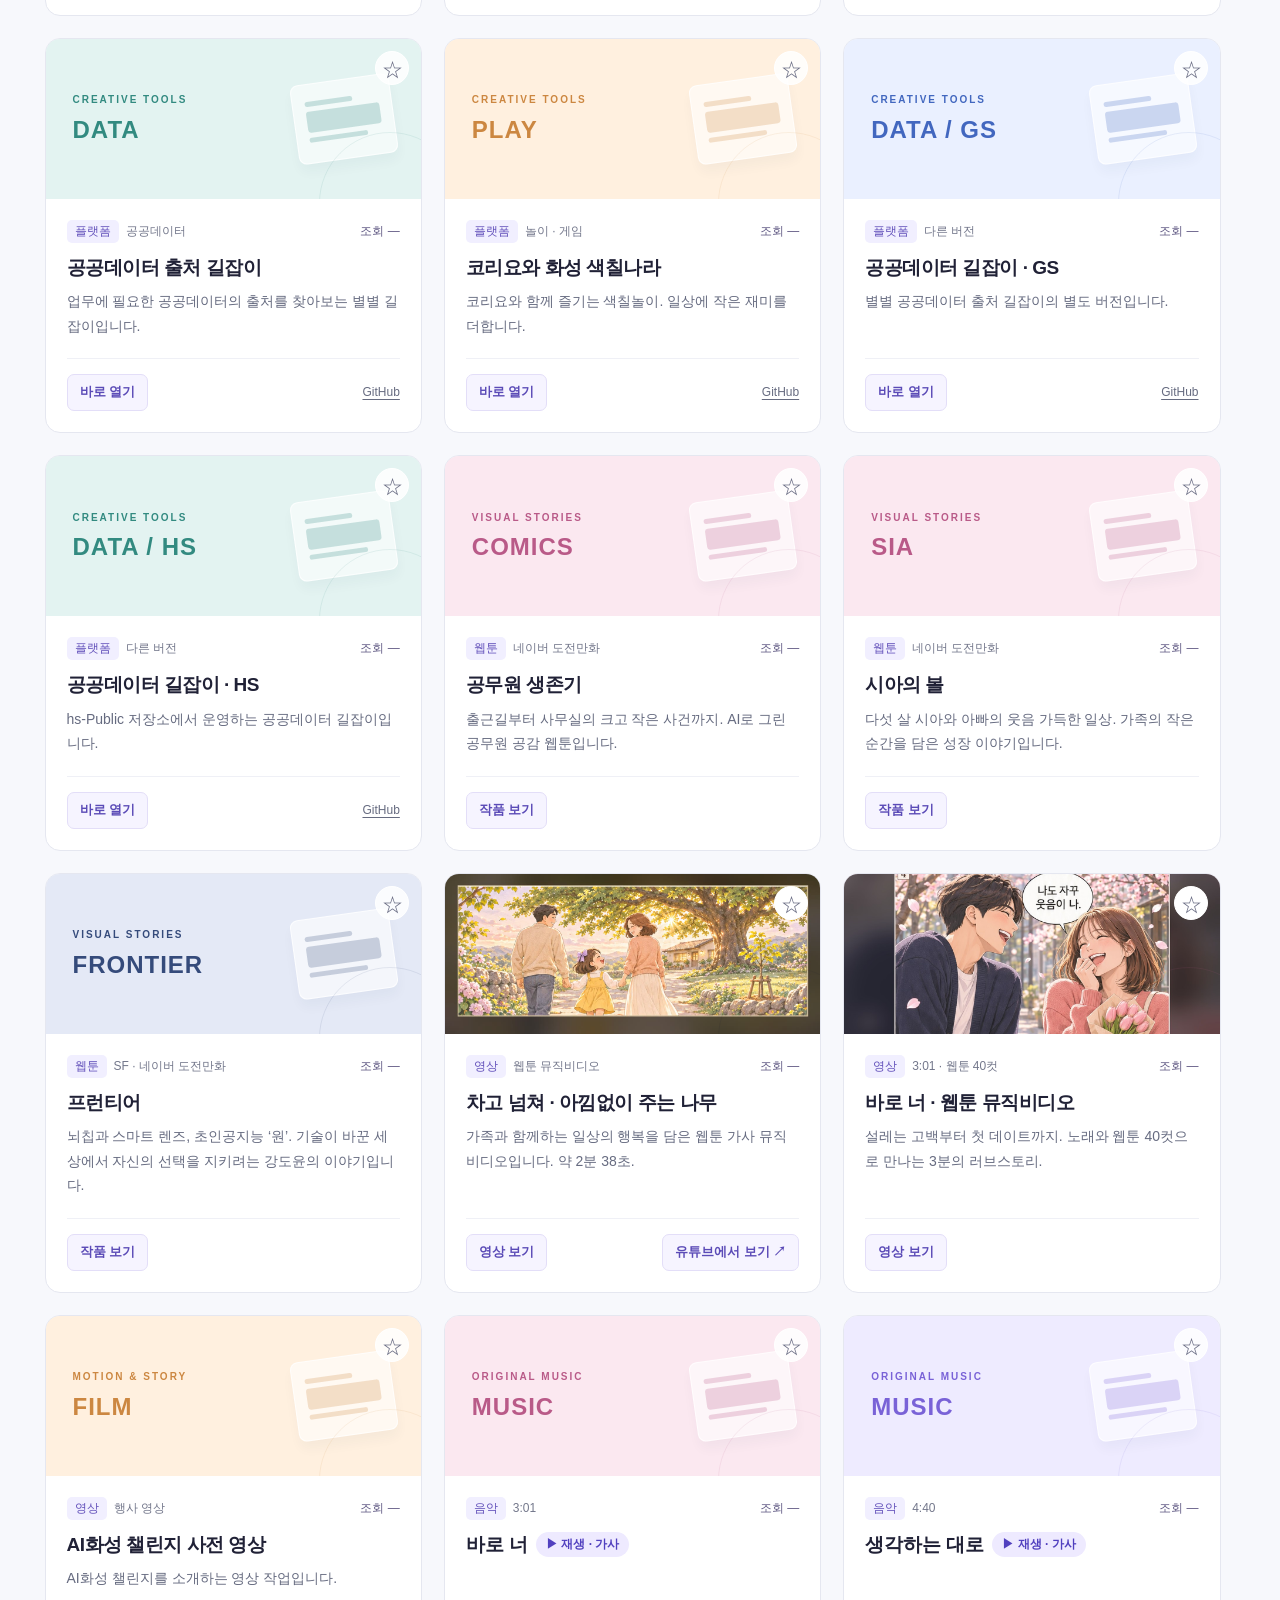
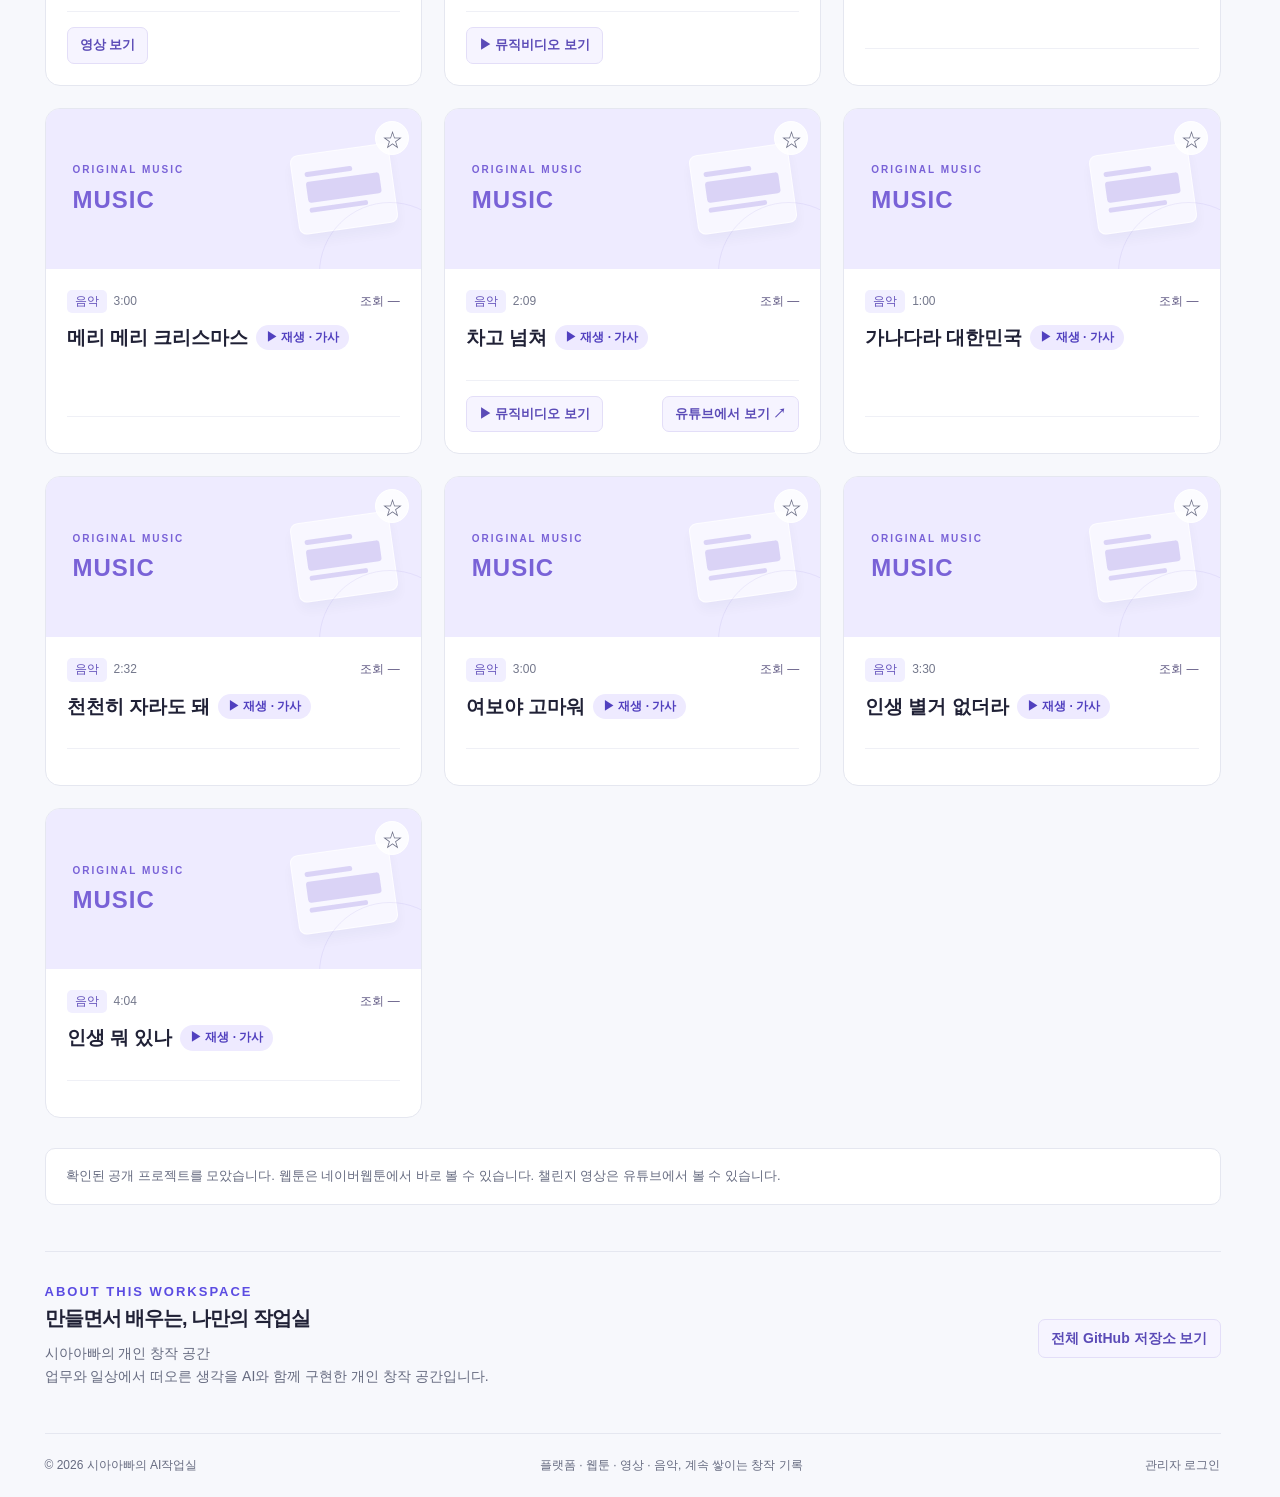
==== commit 08b368a1: "Link Overflowing music and video pages to published YouTube video" ====
--- a/index.html
+++ b/index.html
@@ -1,5 +1,5 @@
 <!doctype html>
-<html lang="ko"><head><meta charset="utf-8"><meta http-equiv="Content-Security-Policy" content="default-src 'none'; script-src 'self'; style-src 'self'; connect-src https://sbnjodqxvwgqgdnzcziz.supabase.co; img-src 'self' data:; media-src 'self'; base-uri 'none'; form-action 'none'; object-src 'none'; upgrade-insecure-requests"><meta name="referrer" content="no-referrer"><meta name="viewport" content="width=device-width,initial-scale=1"><title>시아아빠의 AI작업실</title><meta name="description" content="시아아빠가 만든 플랫폼, 웹툰, 영상. 일과 일상에서 시작한 아이디어를 한곳에서 만나보세요."><meta name="theme-color" content="#5b4ce2"><link rel="stylesheet" href="assets/app/site.css?v=video-20261128"><script defer src="assets/app/site.js?v=overflowing-video-20261128"></script></head><body><a class="skip" href="#collection">작품 목록으로 건너뛰기</a>
+<html lang="ko"><head><meta charset="utf-8"><meta http-equiv="Content-Security-Policy" content="default-src 'none'; script-src 'self'; style-src 'self'; connect-src https://sbnjodqxvwgqgdnzcziz.supabase.co; img-src 'self' data:; media-src 'self'; base-uri 'none'; form-action 'none'; object-src 'none'; upgrade-insecure-requests"><meta name="referrer" content="no-referrer"><meta name="viewport" content="width=device-width,initial-scale=1"><title>시아아빠의 AI작업실</title><meta name="description" content="시아아빠가 만든 플랫폼, 웹툰, 영상. 일과 일상에서 시작한 아이디어를 한곳에서 만나보세요."><meta name="theme-color" content="#5b4ce2"><link rel="stylesheet" href="assets/app/site.css?v=video-20261128"><script defer src="assets/app/site.js?v=overflowing-youtube-20261128"></script></head><body><a class="skip" href="#collection">작품 목록으로 건너뛰기</a>
 <header><div class="wrap bar"><a class="brand" href="#top"><span class="logo" aria-hidden="true">✳</span>시아아빠의 AI작업실</a><nav class="nav" aria-label="주 메뉴"><a href="#collection">작품 모아보기</a><a href="#guestbook">방명록</a><a class="nav-about" href="#about">작업실 소개</a><a class="github" href="https://github.com/tkooya-09" target="_blank" rel="noopener noreferrer">GitHub</a></nav></div></header>
 <main id="top" class="wrap"><section class="hero" aria-labelledby="hero-title"><div><div class="eyebrow">IDEAS INTO EVERYDAY</div><h1 id="hero-title">일을 더 가볍게,<br>일상을 더 <em>재미있게.</em></h1><p class="intro">작은 아이디어가 플랫폼이 되고, 이야기가 작품이 되는 곳.<br>직접 만든 플랫폼 · 웹툰 · 영상 · 음악을 한곳에 모았습니다.</p><div class="owner"><span class="avatar" aria-hidden="true">✳</span><div><strong>시아아빠의 창작 기록</strong><small>AI와 함께 배우고, 만들고, 나눕니다.</small></div></div></div><div class="hero-art" aria-hidden="true"><span class="orbit"></span><span class="orbit second"></span><span class="art-star">✳</span><div class="art-window"><small>MY CREATIVE WORKSPACE</small><div class="art-title">생각을, 현실로.</div><div class="art-blocks"><i></i><i></i><i></i></div><div class="art-lines"></div></div><div class="art-badge">플랫폼 + 이야기 + AI</div></div></section>
 <section class="visitor-summary" aria-label="방문 현황"><div class="visitor-numbers"><span>오늘 방문 <strong id="visit-today">—</strong></span><span>누적 방문 <strong id="visit-total">—</strong></span></div><p id="visit-summary-note">방문 현황을 불러오는 중입니다.</p></section>
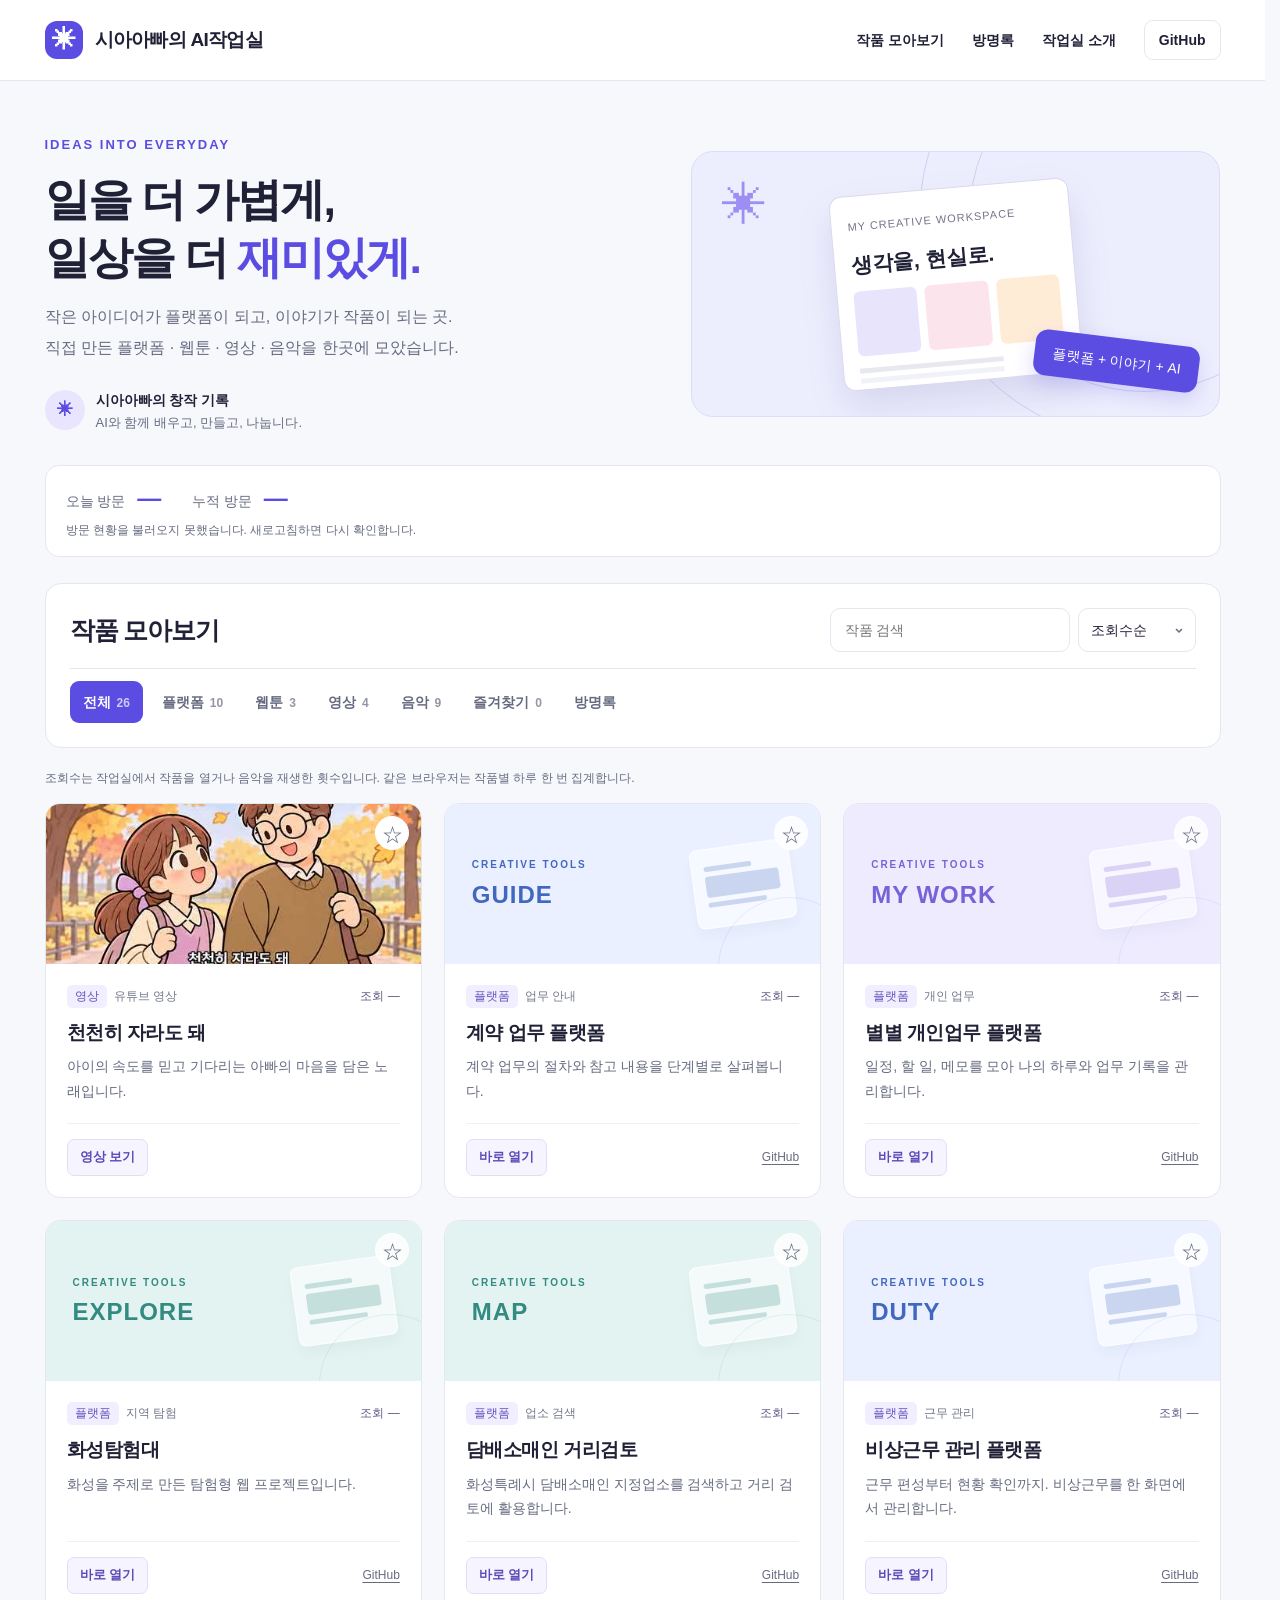
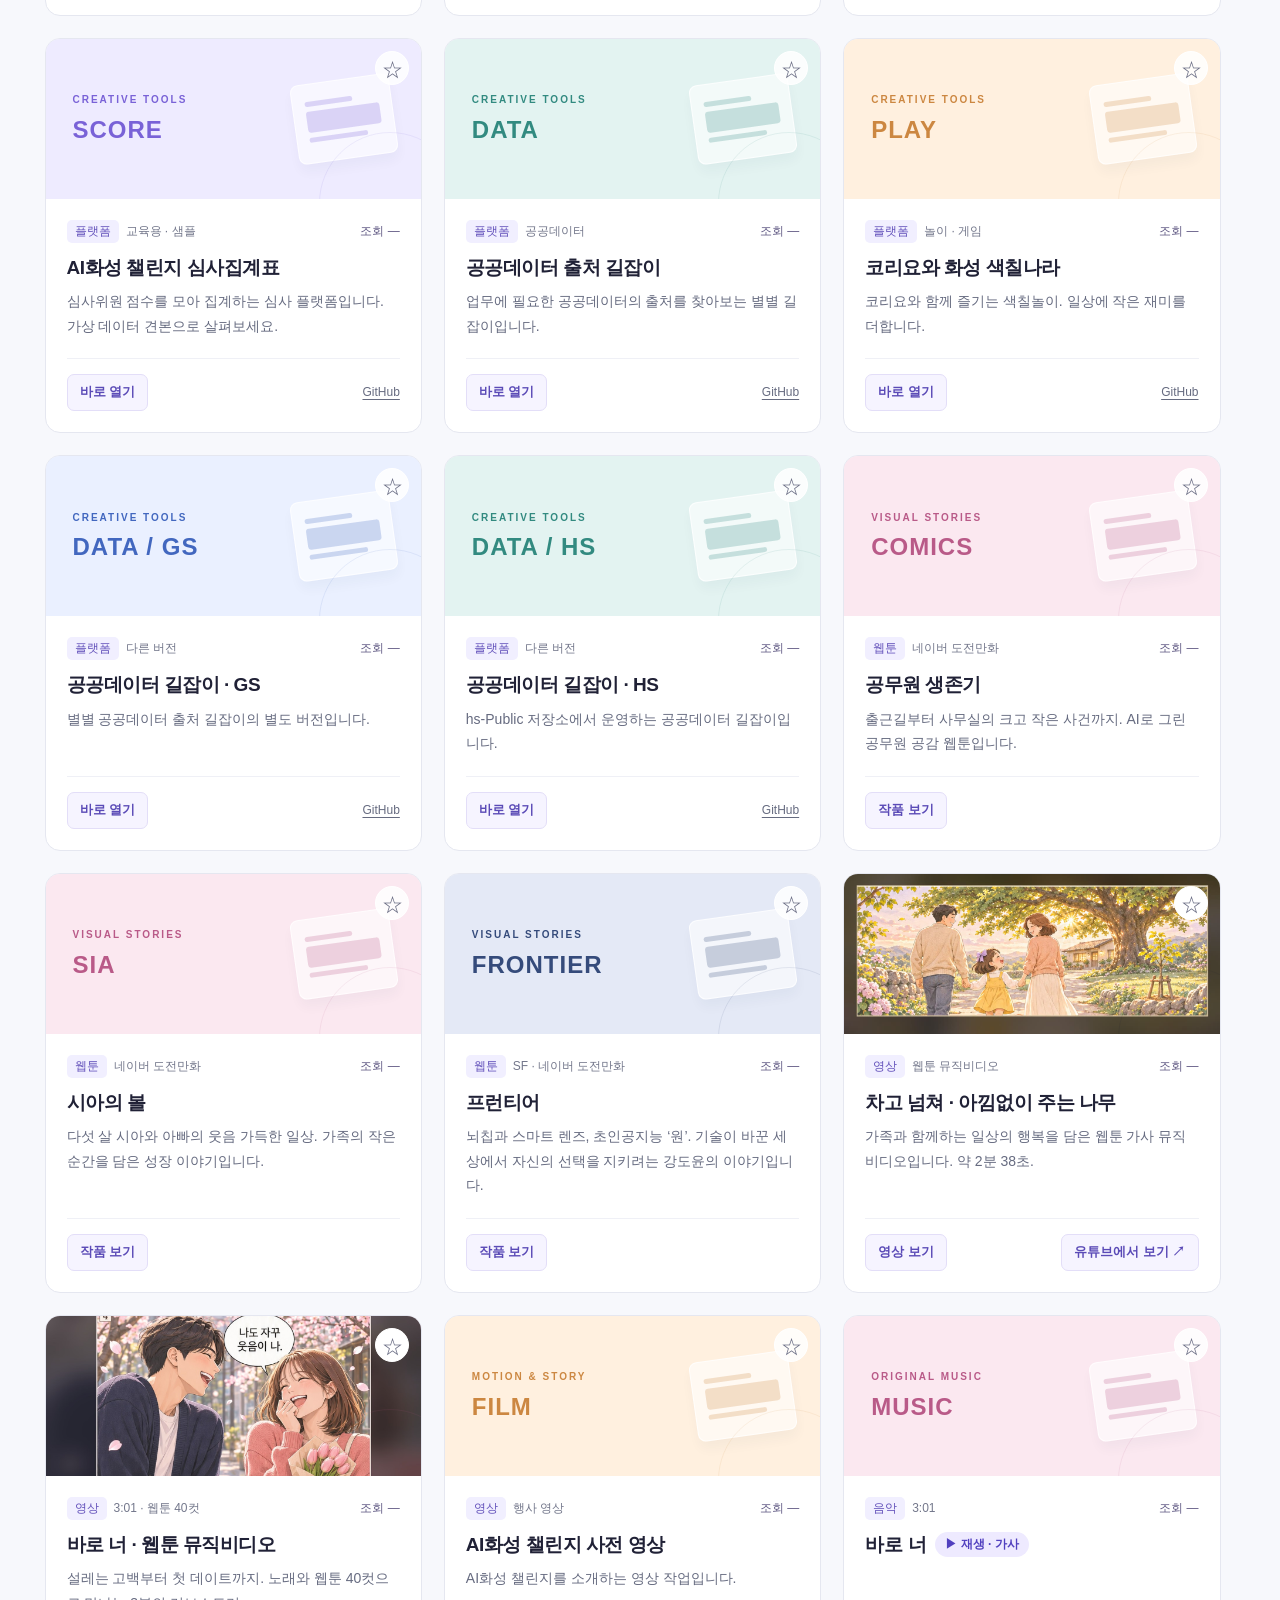
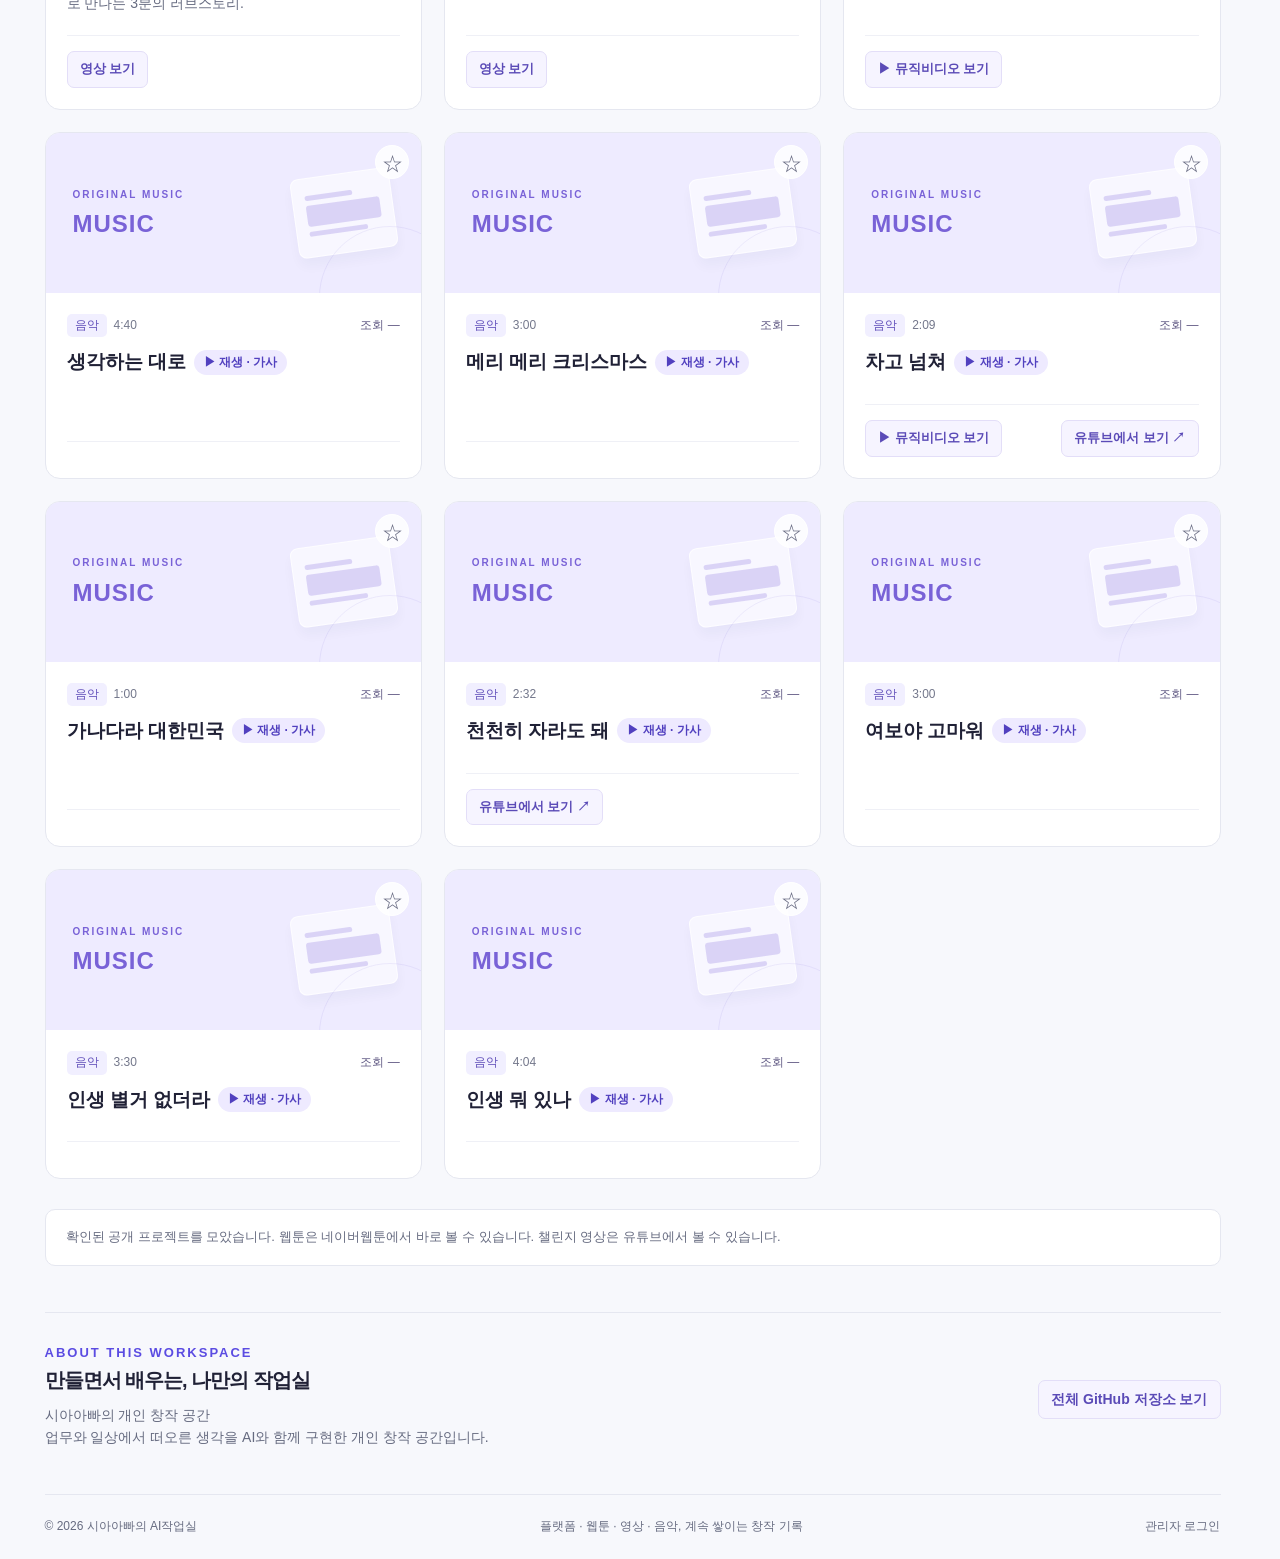
==== commit 11d81bd6: "Add Grow at Your Own Pace YouTube video and music link" ====
--- a/index.html
+++ b/index.html
@@ -1,5 +1,5 @@
 <!doctype html>
-<html lang="ko"><head><meta charset="utf-8"><meta http-equiv="Content-Security-Policy" content="default-src 'none'; script-src 'self'; style-src 'self'; connect-src https://sbnjodqxvwgqgdnzcziz.supabase.co; img-src 'self' data:; media-src 'self'; base-uri 'none'; form-action 'none'; object-src 'none'; upgrade-insecure-requests"><meta name="referrer" content="no-referrer"><meta name="viewport" content="width=device-width,initial-scale=1"><title>시아아빠의 AI작업실</title><meta name="description" content="시아아빠가 만든 플랫폼, 웹툰, 영상. 일과 일상에서 시작한 아이디어를 한곳에서 만나보세요."><meta name="theme-color" content="#5b4ce2"><link rel="stylesheet" href="assets/app/site.css?v=video-20261128"><script defer src="assets/app/site.js?v=overflowing-youtube-20261128"></script></head><body><a class="skip" href="#collection">작품 목록으로 건너뛰기</a>
+<html lang="ko"><head><meta charset="utf-8"><meta http-equiv="Content-Security-Policy" content="default-src 'none'; script-src 'self'; style-src 'self'; connect-src https://sbnjodqxvwgqgdnzcziz.supabase.co; img-src 'self' data:; media-src 'self'; base-uri 'none'; form-action 'none'; object-src 'none'; upgrade-insecure-requests"><meta name="referrer" content="no-referrer"><meta name="viewport" content="width=device-width,initial-scale=1"><title>시아아빠의 AI작업실</title><meta name="description" content="시아아빠가 만든 플랫폼, 웹툰, 영상. 일과 일상에서 시작한 아이디어를 한곳에서 만나보세요."><meta name="theme-color" content="#5b4ce2"><link rel="stylesheet" href="assets/app/site.css?v=video-20261128"><script defer src="assets/app/site.js?v=grow-youtube-20261128"></script></head><body><a class="skip" href="#collection">작품 목록으로 건너뛰기</a>
 <header><div class="wrap bar"><a class="brand" href="#top"><span class="logo" aria-hidden="true">✳</span>시아아빠의 AI작업실</a><nav class="nav" aria-label="주 메뉴"><a href="#collection">작품 모아보기</a><a href="#guestbook">방명록</a><a class="nav-about" href="#about">작업실 소개</a><a class="github" href="https://github.com/tkooya-09" target="_blank" rel="noopener noreferrer">GitHub</a></nav></div></header>
 <main id="top" class="wrap"><section class="hero" aria-labelledby="hero-title"><div><div class="eyebrow">IDEAS INTO EVERYDAY</div><h1 id="hero-title">일을 더 가볍게,<br>일상을 더 <em>재미있게.</em></h1><p class="intro">작은 아이디어가 플랫폼이 되고, 이야기가 작품이 되는 곳.<br>직접 만든 플랫폼 · 웹툰 · 영상 · 음악을 한곳에 모았습니다.</p><div class="owner"><span class="avatar" aria-hidden="true">✳</span><div><strong>시아아빠의 창작 기록</strong><small>AI와 함께 배우고, 만들고, 나눕니다.</small></div></div></div><div class="hero-art" aria-hidden="true"><span class="orbit"></span><span class="orbit second"></span><span class="art-star">✳</span><div class="art-window"><small>MY CREATIVE WORKSPACE</small><div class="art-title">생각을, 현실로.</div><div class="art-blocks"><i></i><i></i><i></i></div><div class="art-lines"></div></div><div class="art-badge">플랫폼 + 이야기 + AI</div></div></section>
 <section class="visitor-summary" aria-label="방문 현황"><div class="visitor-numbers"><span>오늘 방문 <strong id="visit-today">—</strong></span><span>누적 방문 <strong id="visit-total">—</strong></span></div><p id="visit-summary-note">방문 현황을 불러오는 중입니다.</p></section>
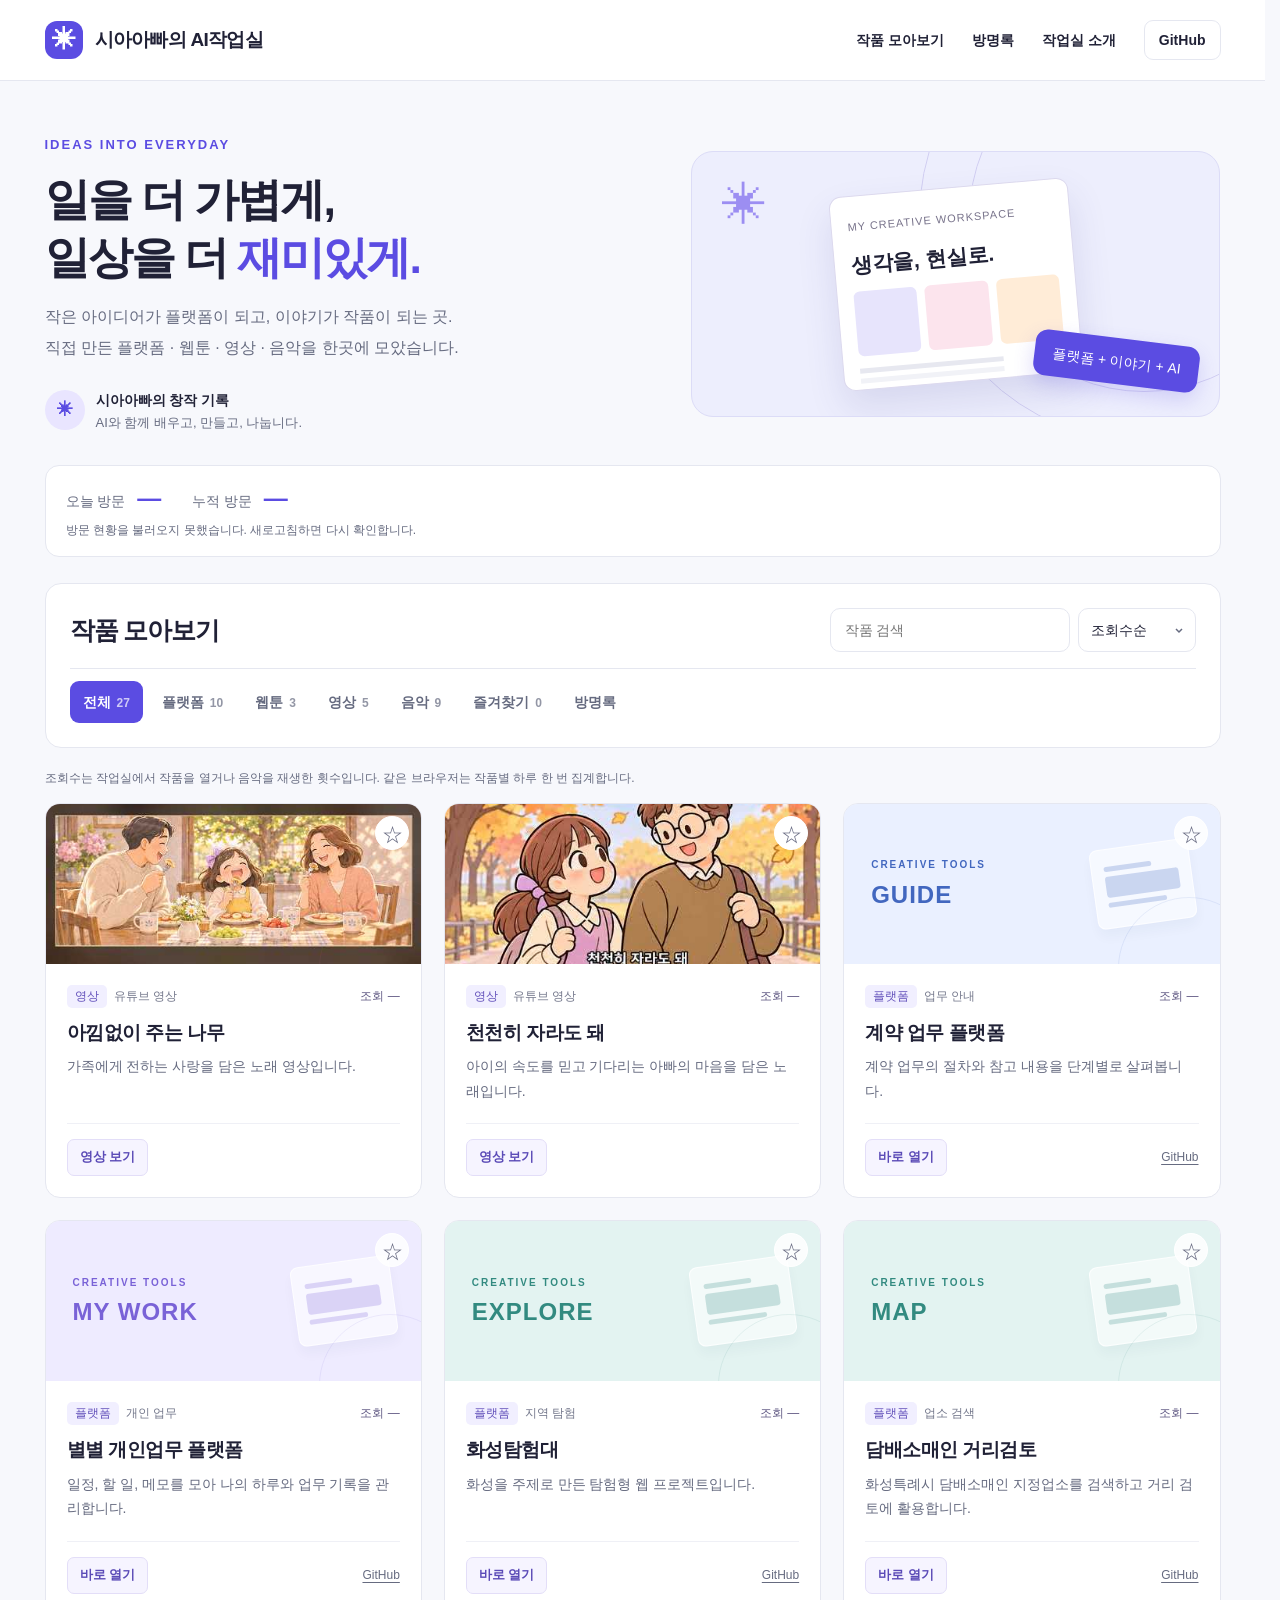
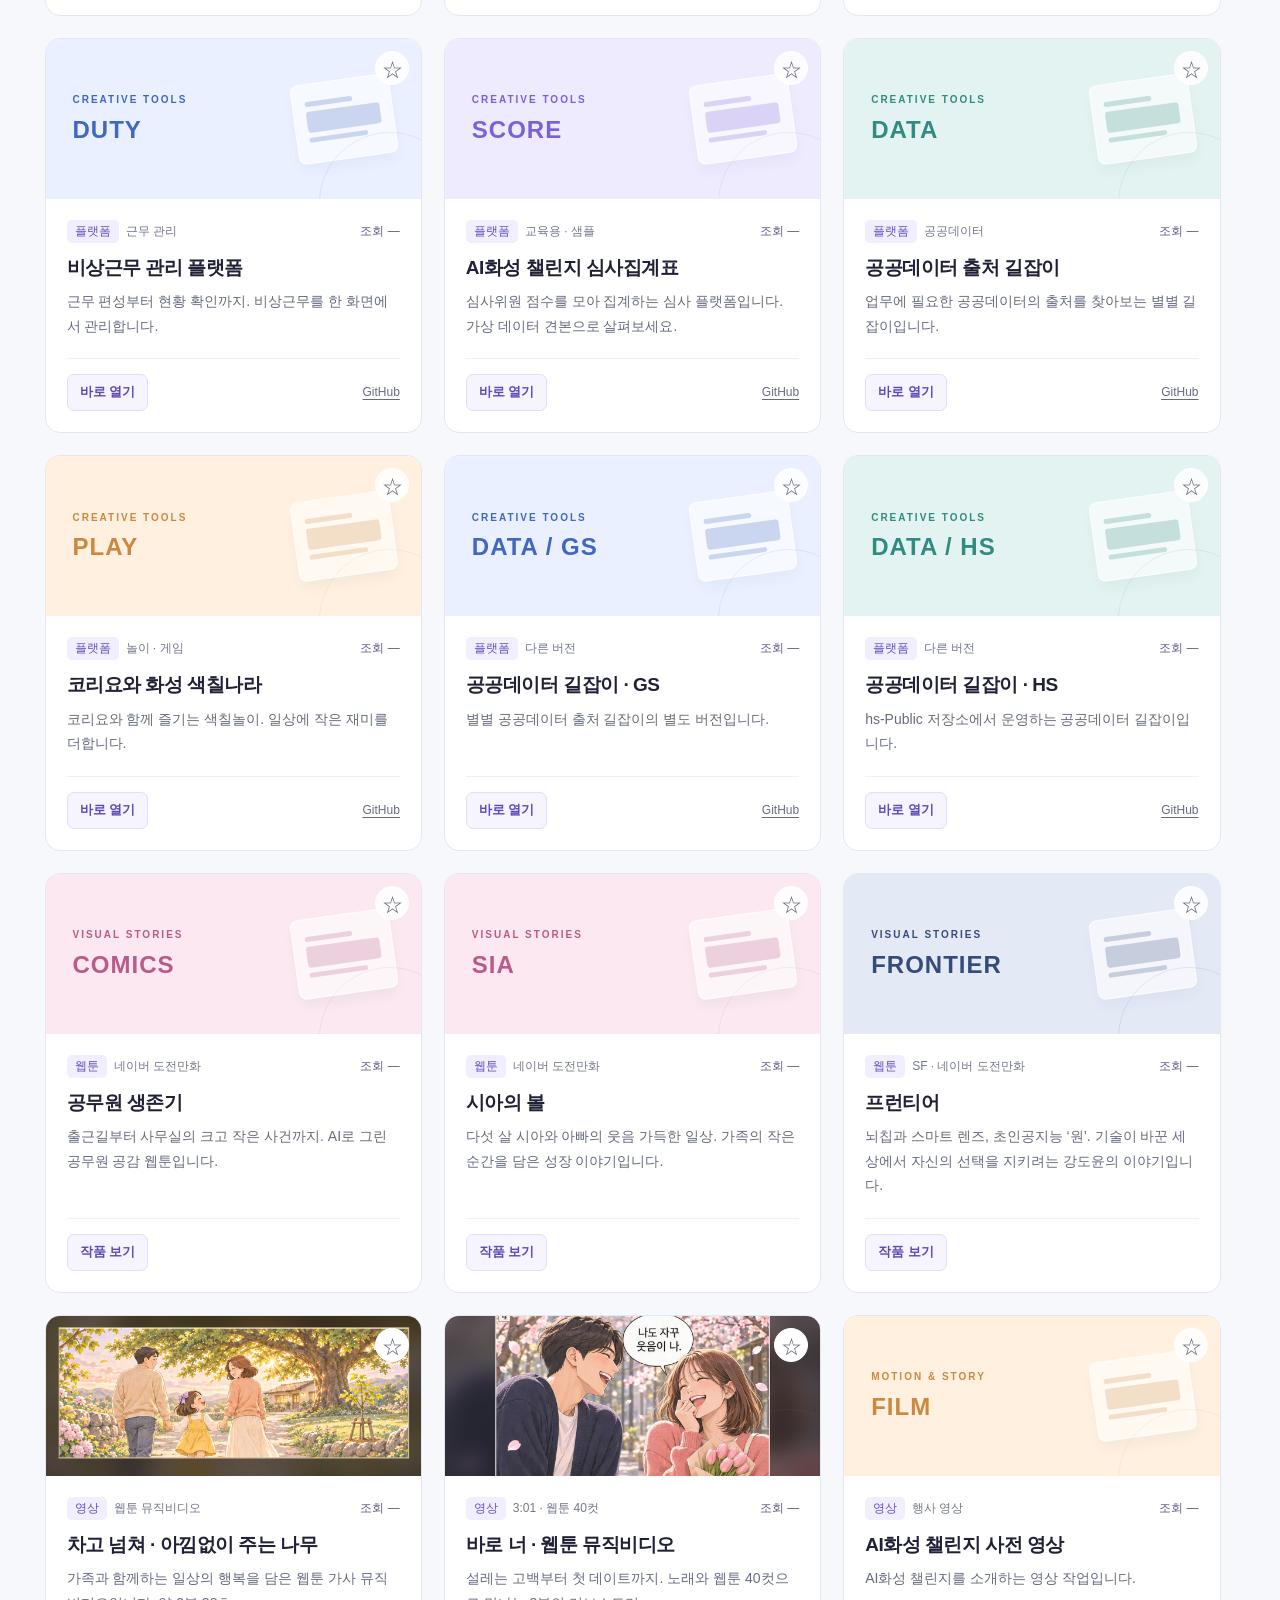
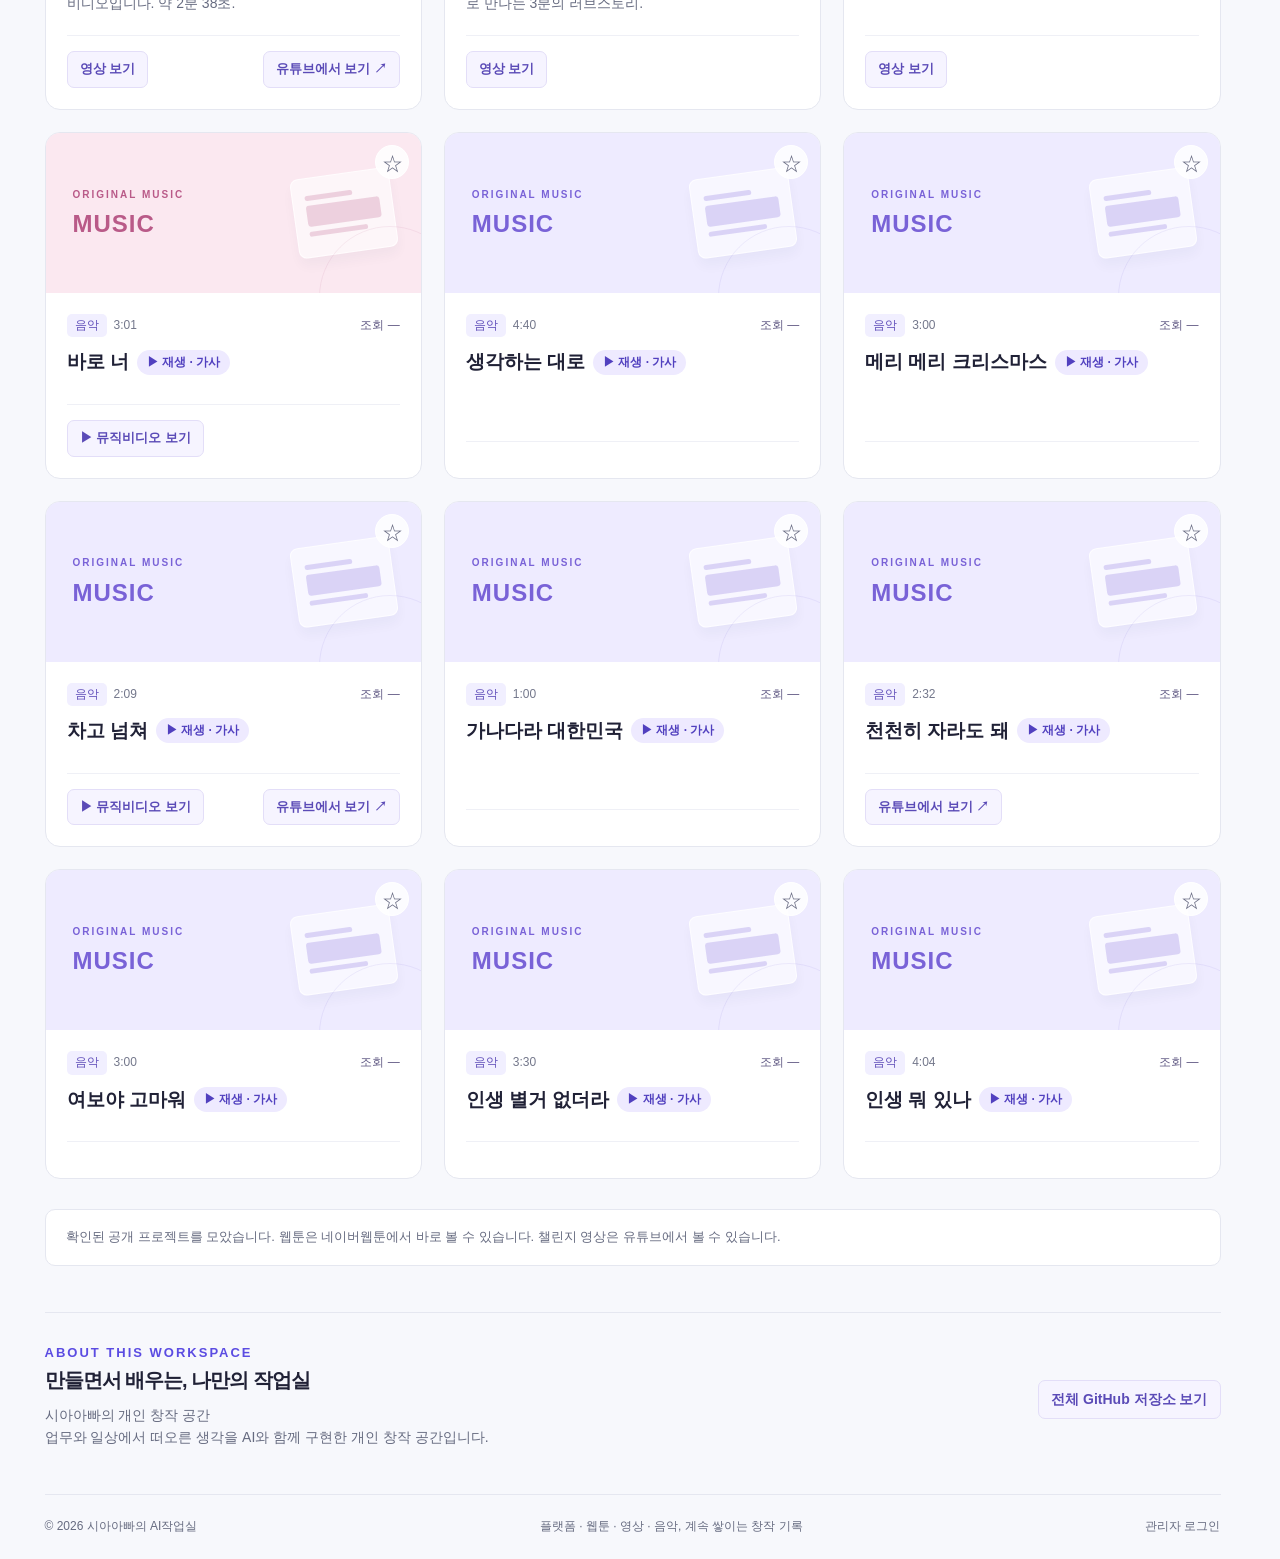
==== commit f7e8fe9b: "Add The Giving Tree YouTube video to studio collection" ====
--- a/index.html
+++ b/index.html
@@ -1,5 +1,5 @@
 <!doctype html>
-<html lang="ko"><head><meta charset="utf-8"><meta http-equiv="Content-Security-Policy" content="default-src 'none'; script-src 'self'; style-src 'self'; connect-src https://sbnjodqxvwgqgdnzcziz.supabase.co; img-src 'self' data:; media-src 'self'; base-uri 'none'; form-action 'none'; object-src 'none'; upgrade-insecure-requests"><meta name="referrer" content="no-referrer"><meta name="viewport" content="width=device-width,initial-scale=1"><title>시아아빠의 AI작업실</title><meta name="description" content="시아아빠가 만든 플랫폼, 웹툰, 영상. 일과 일상에서 시작한 아이디어를 한곳에서 만나보세요."><meta name="theme-color" content="#5b4ce2"><link rel="stylesheet" href="assets/app/site.css?v=video-20261128"><script defer src="assets/app/site.js?v=grow-youtube-20261128"></script></head><body><a class="skip" href="#collection">작품 목록으로 건너뛰기</a>
+<html lang="ko"><head><meta charset="utf-8"><meta http-equiv="Content-Security-Policy" content="default-src 'none'; script-src 'self'; style-src 'self'; connect-src https://sbnjodqxvwgqgdnzcziz.supabase.co; img-src 'self' data:; media-src 'self'; base-uri 'none'; form-action 'none'; object-src 'none'; upgrade-insecure-requests"><meta name="referrer" content="no-referrer"><meta name="viewport" content="width=device-width,initial-scale=1"><title>시아아빠의 AI작업실</title><meta name="description" content="시아아빠가 만든 플랫폼, 웹툰, 영상. 일과 일상에서 시작한 아이디어를 한곳에서 만나보세요."><meta name="theme-color" content="#5b4ce2"><link rel="stylesheet" href="assets/app/site.css?v=video-20261128"><script defer src="assets/app/site.js?v=giving-tree-youtube-20261128"></script></head><body><a class="skip" href="#collection">작품 목록으로 건너뛰기</a>
 <header><div class="wrap bar"><a class="brand" href="#top"><span class="logo" aria-hidden="true">✳</span>시아아빠의 AI작업실</a><nav class="nav" aria-label="주 메뉴"><a href="#collection">작품 모아보기</a><a href="#guestbook">방명록</a><a class="nav-about" href="#about">작업실 소개</a><a class="github" href="https://github.com/tkooya-09" target="_blank" rel="noopener noreferrer">GitHub</a></nav></div></header>
 <main id="top" class="wrap"><section class="hero" aria-labelledby="hero-title"><div><div class="eyebrow">IDEAS INTO EVERYDAY</div><h1 id="hero-title">일을 더 가볍게,<br>일상을 더 <em>재미있게.</em></h1><p class="intro">작은 아이디어가 플랫폼이 되고, 이야기가 작품이 되는 곳.<br>직접 만든 플랫폼 · 웹툰 · 영상 · 음악을 한곳에 모았습니다.</p><div class="owner"><span class="avatar" aria-hidden="true">✳</span><div><strong>시아아빠의 창작 기록</strong><small>AI와 함께 배우고, 만들고, 나눕니다.</small></div></div></div><div class="hero-art" aria-hidden="true"><span class="orbit"></span><span class="orbit second"></span><span class="art-star">✳</span><div class="art-window"><small>MY CREATIVE WORKSPACE</small><div class="art-title">생각을, 현실로.</div><div class="art-blocks"><i></i><i></i><i></i></div><div class="art-lines"></div></div><div class="art-badge">플랫폼 + 이야기 + AI</div></div></section>
 <section class="visitor-summary" aria-label="방문 현황"><div class="visitor-numbers"><span>오늘 방문 <strong id="visit-today">—</strong></span><span>누적 방문 <strong id="visit-total">—</strong></span></div><p id="visit-summary-note">방문 현황을 불러오는 중입니다.</p></section>
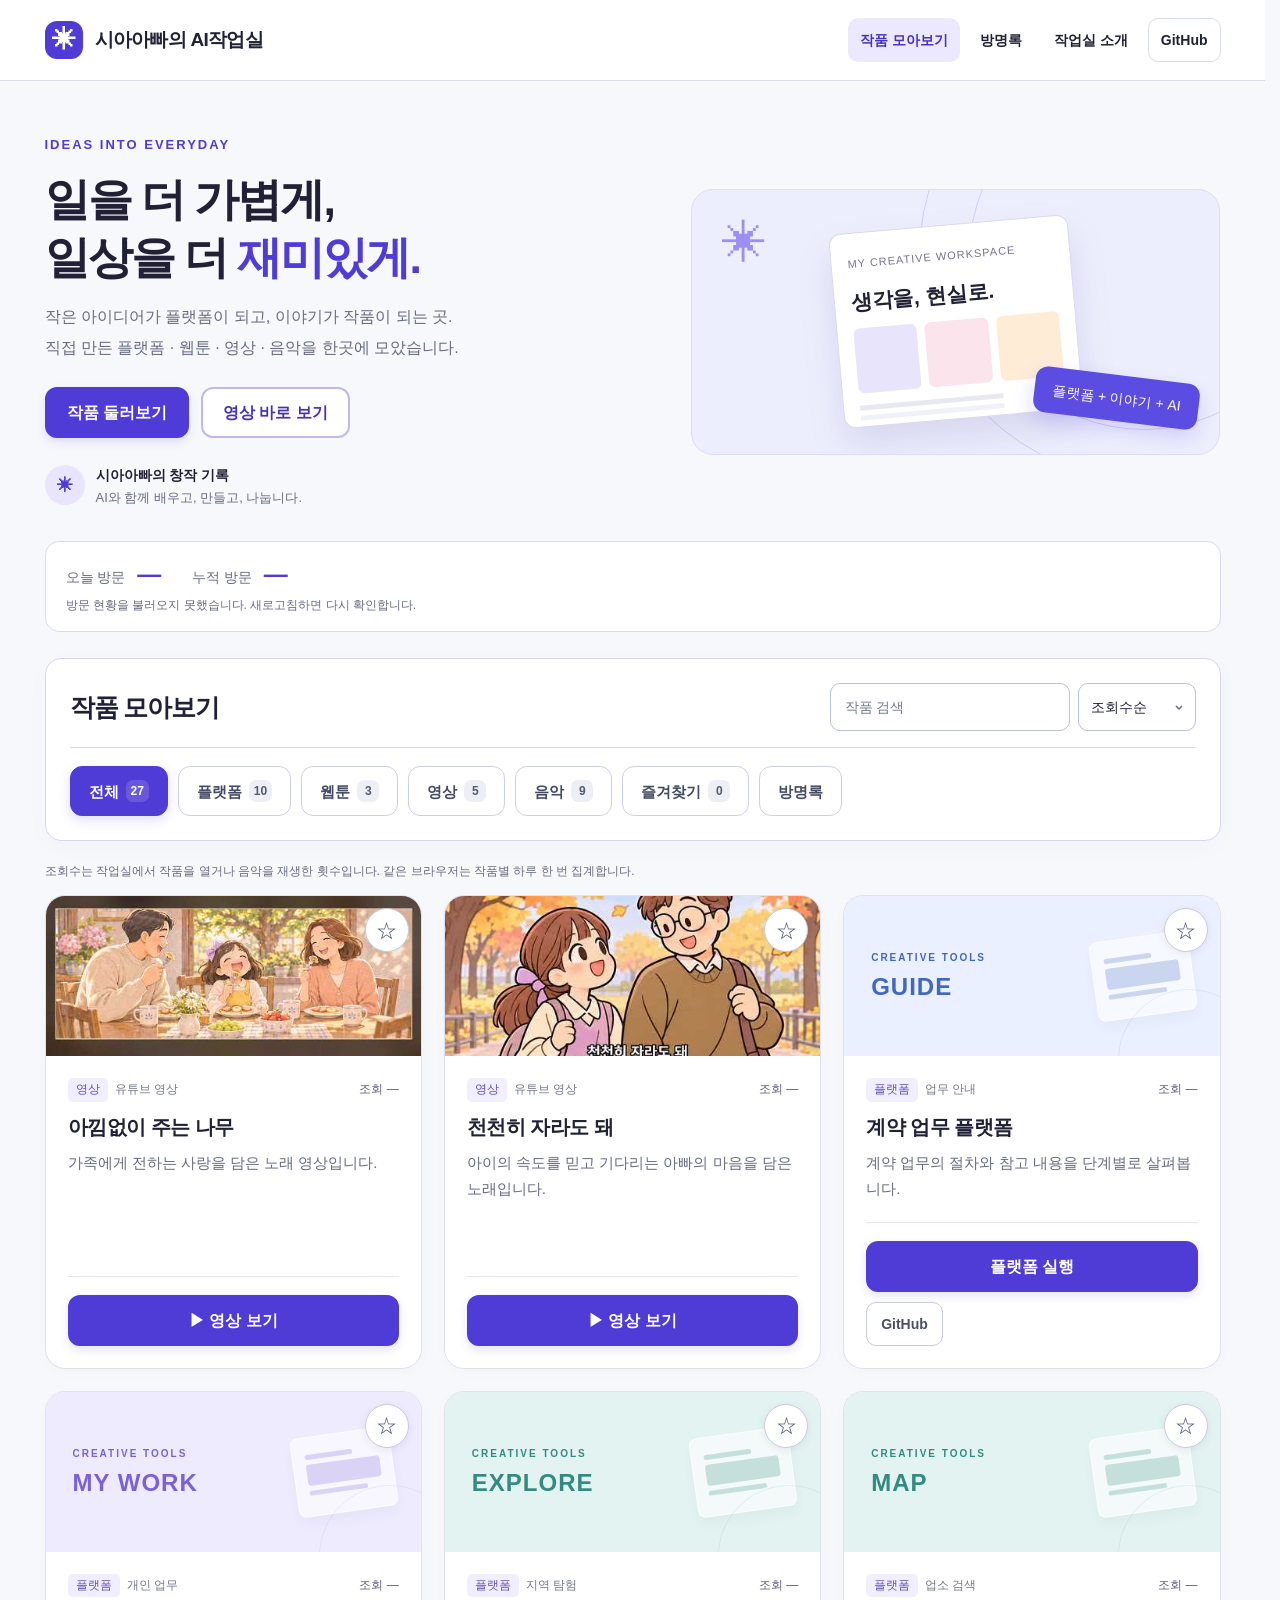
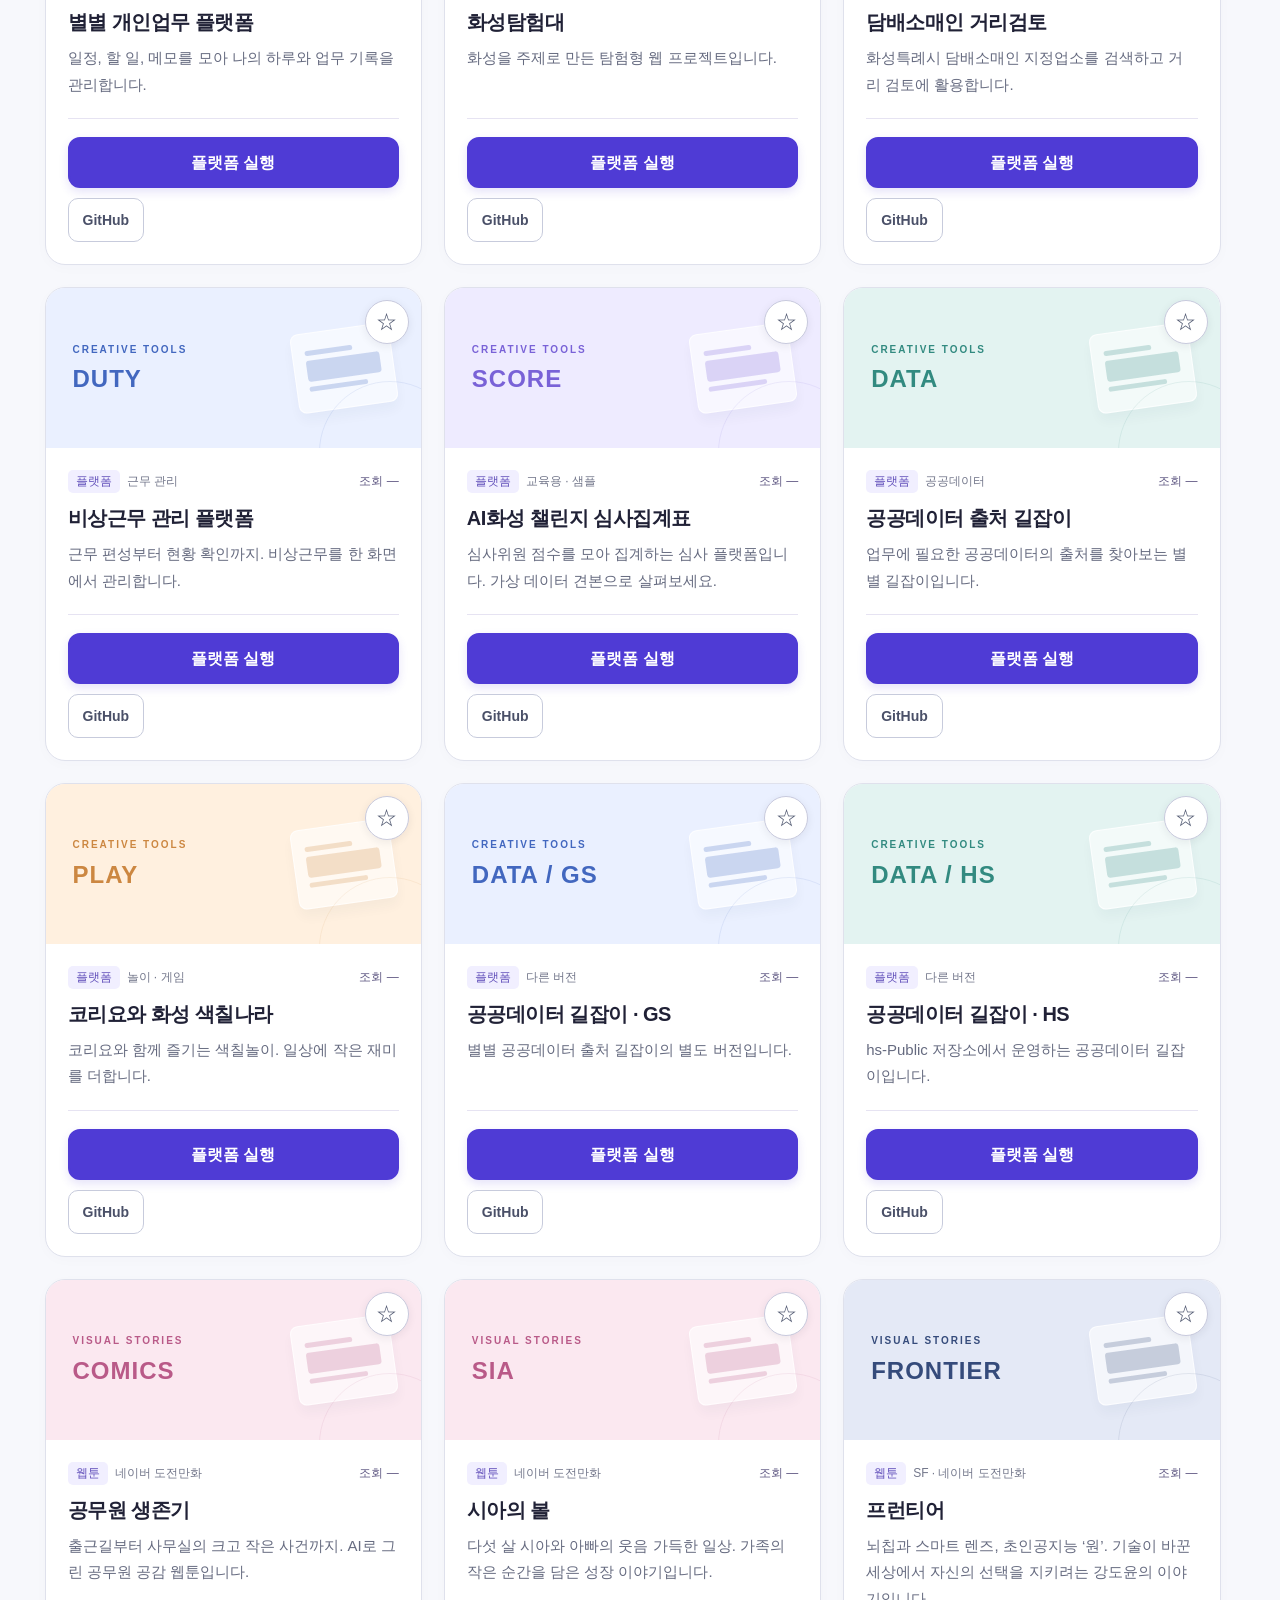
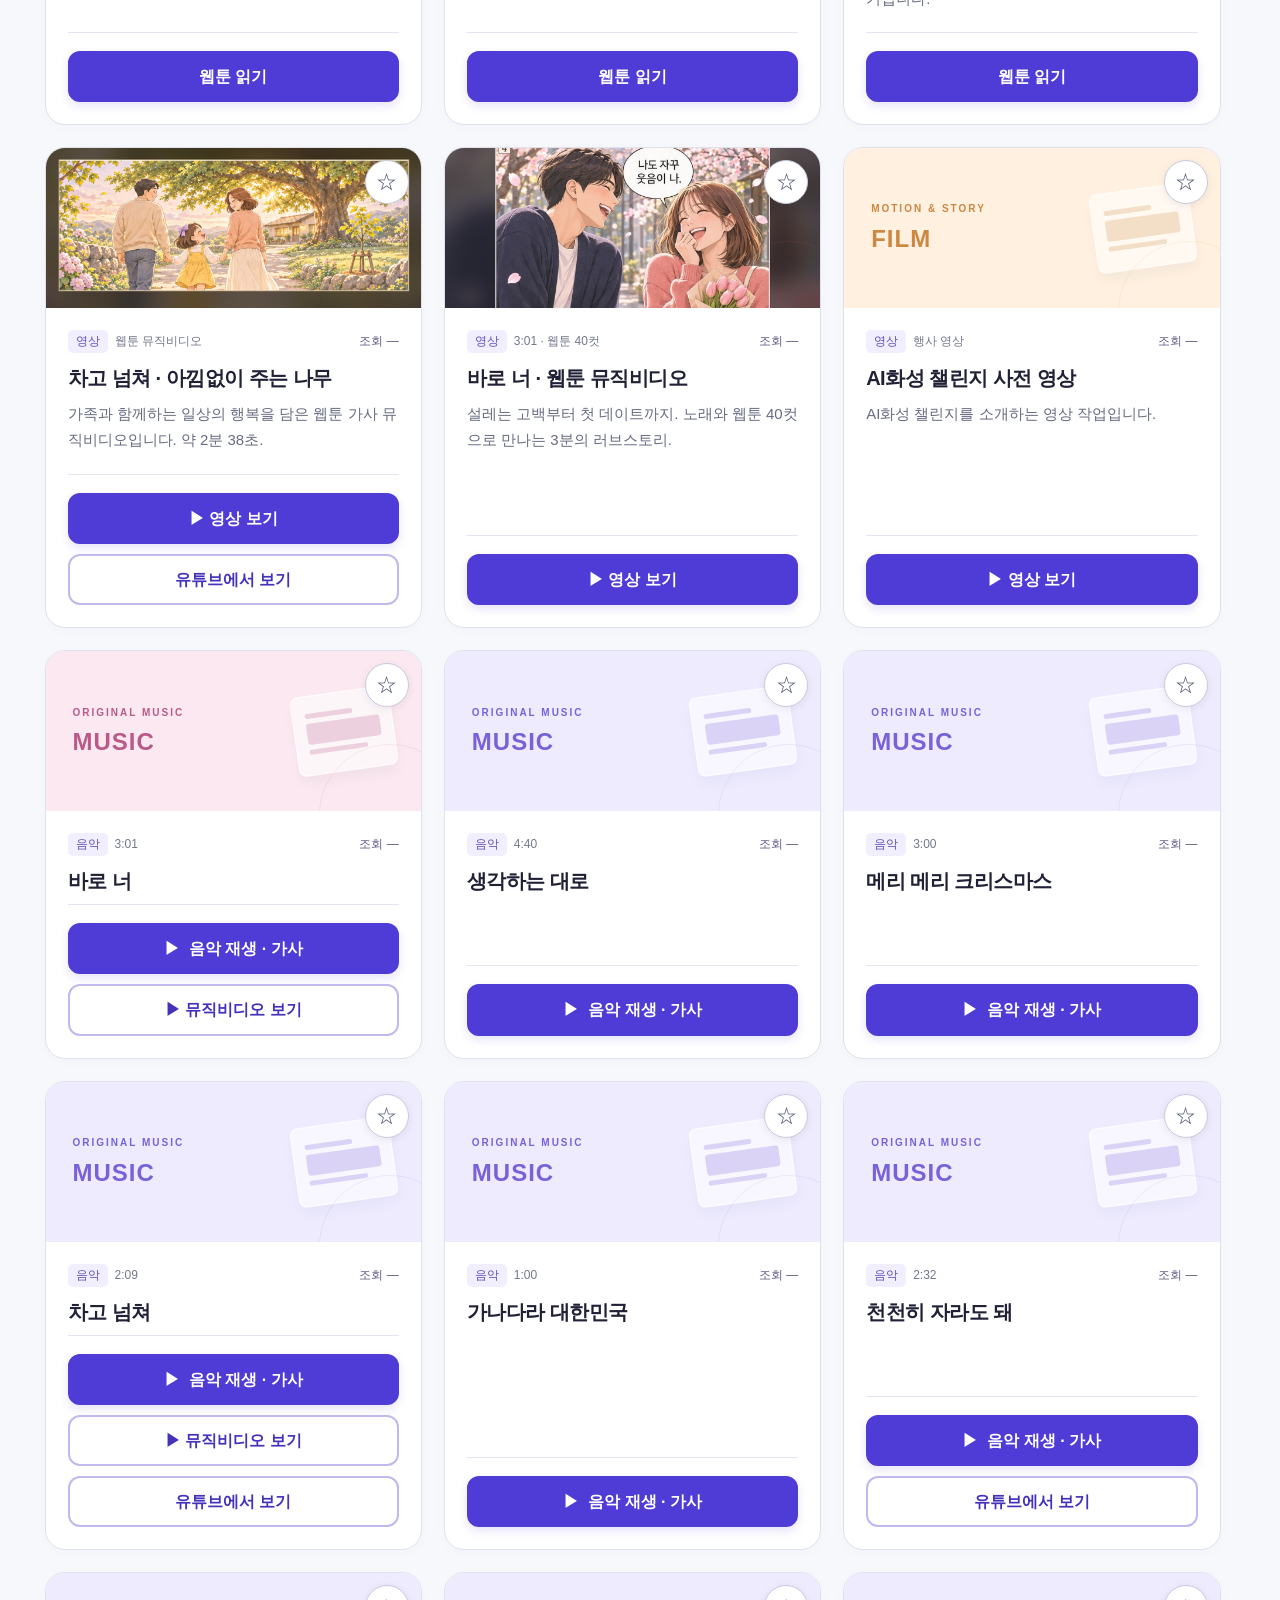
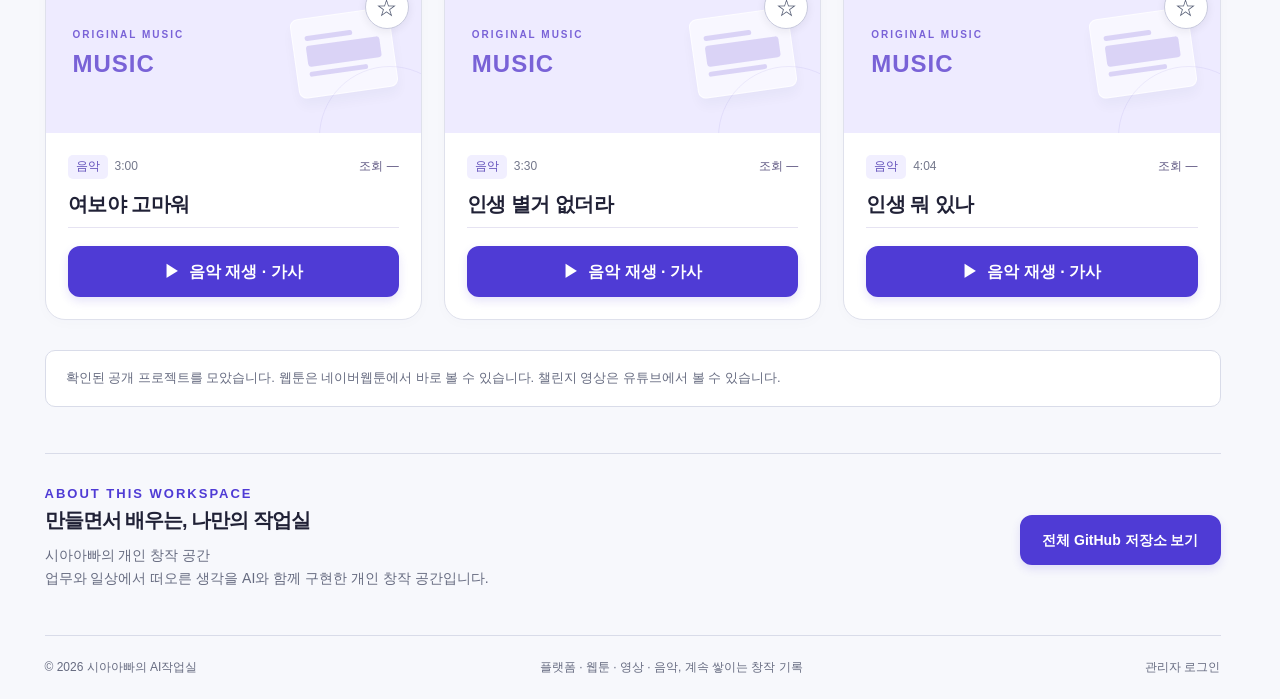
==== commit 35f5404b: "Add homepage shortcuts and refresh button design assets" ====
--- a/index.html
+++ b/index.html
@@ -1,7 +1,7 @@
 <!doctype html>
-<html lang="ko"><head><meta charset="utf-8"><meta http-equiv="Content-Security-Policy" content="default-src 'none'; script-src 'self'; style-src 'self'; connect-src https://sbnjodqxvwgqgdnzcziz.supabase.co; img-src 'self' data:; media-src 'self'; base-uri 'none'; form-action 'none'; object-src 'none'; upgrade-insecure-requests"><meta name="referrer" content="no-referrer"><meta name="viewport" content="width=device-width,initial-scale=1"><title>시아아빠의 AI작업실</title><meta name="description" content="시아아빠가 만든 플랫폼, 웹툰, 영상. 일과 일상에서 시작한 아이디어를 한곳에서 만나보세요."><meta name="theme-color" content="#5b4ce2"><link rel="stylesheet" href="assets/app/site.css?v=video-20261128"><script defer src="assets/app/site.js?v=giving-tree-youtube-20261128"></script></head><body><a class="skip" href="#collection">작품 목록으로 건너뛰기</a>
+<html lang="ko"><head><meta charset="utf-8"><meta http-equiv="Content-Security-Policy" content="default-src 'none'; script-src 'self'; style-src 'self'; connect-src https://sbnjodqxvwgqgdnzcziz.supabase.co; img-src 'self' data:; media-src 'self'; base-uri 'none'; form-action 'none'; object-src 'none'; upgrade-insecure-requests"><meta name="referrer" content="no-referrer"><meta name="viewport" content="width=device-width,initial-scale=1"><title>시아아빠의 AI작업실</title><meta name="description" content="시아아빠가 만든 플랫폼, 웹툰, 영상. 일과 일상에서 시작한 아이디어를 한곳에서 만나보세요."><meta name="theme-color" content="#5b4ce2"><link rel="stylesheet" href="assets/app/site.css?v=buttons-20261128"><script defer src="assets/app/site.js?v=buttons-20261128"></script></head><body><a class="skip" href="#collection">작품 목록으로 건너뛰기</a>
 <header><div class="wrap bar"><a class="brand" href="#top"><span class="logo" aria-hidden="true">✳</span>시아아빠의 AI작업실</a><nav class="nav" aria-label="주 메뉴"><a href="#collection">작품 모아보기</a><a href="#guestbook">방명록</a><a class="nav-about" href="#about">작업실 소개</a><a class="github" href="https://github.com/tkooya-09" target="_blank" rel="noopener noreferrer">GitHub</a></nav></div></header>
-<main id="top" class="wrap"><section class="hero" aria-labelledby="hero-title"><div><div class="eyebrow">IDEAS INTO EVERYDAY</div><h1 id="hero-title">일을 더 가볍게,<br>일상을 더 <em>재미있게.</em></h1><p class="intro">작은 아이디어가 플랫폼이 되고, 이야기가 작품이 되는 곳.<br>직접 만든 플랫폼 · 웹툰 · 영상 · 음악을 한곳에 모았습니다.</p><div class="owner"><span class="avatar" aria-hidden="true">✳</span><div><strong>시아아빠의 창작 기록</strong><small>AI와 함께 배우고, 만들고, 나눕니다.</small></div></div></div><div class="hero-art" aria-hidden="true"><span class="orbit"></span><span class="orbit second"></span><span class="art-star">✳</span><div class="art-window"><small>MY CREATIVE WORKSPACE</small><div class="art-title">생각을, 현실로.</div><div class="art-blocks"><i></i><i></i><i></i></div><div class="art-lines"></div></div><div class="art-badge">플랫폼 + 이야기 + AI</div></div></section>
+<main id="top" class="wrap"><section class="hero" aria-labelledby="hero-title"><div><div class="eyebrow">IDEAS INTO EVERYDAY</div><h1 id="hero-title">일을 더 가볍게,<br>일상을 더 <em>재미있게.</em></h1><p class="intro">작은 아이디어가 플랫폼이 되고, 이야기가 작품이 되는 곳.<br>직접 만든 플랫폼 · 웹툰 · 영상 · 음악을 한곳에 모았습니다.</p><div class="hero-actions"><a class="action" href="#collection">작품 둘러보기</a><a class="action action-secondary" href="#video">영상 바로 보기</a></div><div class="owner"><span class="avatar" aria-hidden="true">✳</span><div><strong>시아아빠의 창작 기록</strong><small>AI와 함께 배우고, 만들고, 나눕니다.</small></div></div></div><div class="hero-art" aria-hidden="true"><span class="orbit"></span><span class="orbit second"></span><span class="art-star">✳</span><div class="art-window"><small>MY CREATIVE WORKSPACE</small><div class="art-title">생각을, 현실로.</div><div class="art-blocks"><i></i><i></i><i></i></div><div class="art-lines"></div></div><div class="art-badge">플랫폼 + 이야기 + AI</div></div></section>
 <section class="visitor-summary" aria-label="방문 현황"><div class="visitor-numbers"><span>오늘 방문 <strong id="visit-today">—</strong></span><span>누적 방문 <strong id="visit-total">—</strong></span></div><p id="visit-summary-note">방문 현황을 불러오는 중입니다.</p></section>
 <section id="collection" aria-labelledby="collection-title"><div class="catalog-panel"><div class="catalog-head"><h2 id="collection-title">작품 모아보기</h2><p id="guest-intro" hidden>작품에 대한 생각을 편하게 남겨 주세요.</p><div class="inputs" id="catalog-inputs"><label class="sr" for="search">작품 검색</label><input id="search" class="search" type="search" placeholder="작품 검색"><label class="sr" for="sort">정렬 방식</label><select id="sort"><option value="popular">조회수순</option><option value="curated">기본순</option><option value="title">이름순</option><option value="linked">바로 열기순</option></select></div></div><div class="tabs" role="group" aria-label="작품 분류 및 방명록"><button class="tab on" data-type="all" aria-pressed="true">전체</button><button class="tab" data-type="platform" aria-pressed="false">플랫폼</button><button class="tab" data-type="webtoon" aria-pressed="false">웹툰</button><button class="tab" data-type="video" aria-pressed="false">영상</button><button class="tab" data-type="music" aria-pressed="false">음악</button><button class="tab" data-type="favorites" aria-pressed="false">즐겨찾기</button><button class="tab" data-type="guestbook" aria-pressed="false" aria-controls="guestbook">방명록</button></div></div><div id="catalog-content"><p class="ranking-note">조회수는 작업실에서 작품을 열거나 음악을 재생한 횟수입니다. 같은 브라우저는 작품별 하루 한 번 집계합니다.</p><div id="results" class="catalog-status" role="status" aria-live="polite"></div><section id="song-player" hidden aria-label="음악 재생기"><strong id="song-title"></strong><audio id="audio" controls preload="none"></audio><details id="lyrics-panel"><summary>가사</summary><div id="song-lyrics"></div></details></section><div id="grid" class="grid"></div><noscript><p>작품 검색과 목록 표시를 위해 JavaScript를 켜주세요. <a href="https://github.com/tkooya-09?tab=repositories">GitHub에서 작품 저장소 보기</a></p></noscript><div class="collection-note"><span id="sync">확인된 공개 프로젝트를 모았습니다.</span> 웹툰은 네이버웹툰에서 바로 볼 수 있습니다. 챌린지 영상은 유튜브에서 볼 수 있습니다.</div></div>
 <section id="guestbook" hidden aria-labelledby="guest-heading">
--- a/assets/app/site.css
+++ b/assets/app/site.css
@@ -112,3 +112,50 @@
 
 
 .cover .video-poster{position:absolute;inset:0;width:100%;height:100%;object-fit:cover}.cover:has(.video-poster) .cover-word,.cover:has(.video-poster) .mini{visibility:hidden}.cover:has(.video-poster) .fav{z-index:1;background:white}
+
+
+/* Clear primary actions and comfortable touch targets. */
+:root{--purple:#4f3bd5;--ink:#202136;--line:#d9dce9}
+.hero-actions{display:flex;flex-wrap:wrap;gap:12px;margin-top:24px}
+.action{display:inline-flex;align-items:center;justify-content:center;gap:9px;min-height:50px;padding:12px 20px;border:2px solid var(--purple);border-radius:12px;background:var(--purple);color:#fff;font-size:16px;font-weight:800;line-height:1.45;text-align:center;box-shadow:0 4px 10px #4f3bd524;transition:background .18s,border-color .18s,box-shadow .18s}
+.action:hover{background:#3925b4;border-color:#3925b4;color:#fff;box-shadow:0 6px 16px #4f3bd536}
+.action-secondary{background:#fff;color:#4432bb;border-color:#c1b8ed;box-shadow:none}
+.action-secondary:hover{background:#f0edff;border-color:#8172d6;color:#3925b4;box-shadow:none}
+.actions{gap:10px;align-items:stretch;padding-top:18px;border-top:1px solid #e6e3f2}
+.actions>.action{flex:1 1 100%;width:100%}
+.actions .source{display:inline-flex;align-items:center;justify-content:center;min-height:44px;padding:8px 14px;border:1px solid #c7cbdc;border-radius:10px;font-size:14px;font-weight:700;text-decoration:none;color:#4a5068;background:#fff}
+.actions .source:hover{background:#f2f3f8;border-color:#8e95ad}
+.card{border-color:#dfe1ec;border-radius:20px;box-shadow:0 3px 14px #25235305}
+.card:hover{box-shadow:0 12px 30px #25235312}
+.card-body{padding:22px}.card h3{font-size:20px}.desc{font-size:15px}.desc:empty{display:none}
+.catalog-panel{border:1px solid #d9d5ee;box-shadow:0 6px 24px #35257606}
+#collection .tabs{gap:10px;padding-top:18px}
+#collection .tab{display:inline-flex;align-items:center;justify-content:center;min-height:50px;padding:12px 18px;border:1px solid #cdd0e0;background:#fff;color:#464b64;font-size:15px;font-weight:750;line-height:1.4;border-radius:12px}
+#collection .tab:hover{background:#f0edff;border-color:#9c8fe1;color:#4432bb}
+#collection .tab.on{background:var(--purple);border-color:var(--purple);color:#fff;box-shadow:0 4px 12px #4f3bd52e}
+#collection .tab .num{display:inline-flex;align-items:center;justify-content:center;min-width:22px;height:22px;padding:0 5px;margin-left:7px;border-radius:7px;font-size:12px;background:#eeeff6;opacity:1;color:#535a72}
+#collection .tab.on .num{background:#ffffff26;color:#fff}
+.nav a{display:inline-flex;align-items:center;justify-content:center;min-height:44px;padding:9px 12px;border-radius:10px}
+.nav a[aria-current="page"]{background:#ece8ff;color:#4432bb}.nav{gap:8px}
+.search,#sort{border-color:#bdc2d4;min-height:48px}.search::placeholder{color:#72788d}
+.fav{width:44px;height:44px;background:#fff;border-color:#c8cadd;box-shadow:0 2px 8px #20213614;color:#535b73}
+.fav[aria-pressed=true]{background:#4f3bd5;color:#fff;border-color:#4f3bd5}
+#song-player:not([hidden]){border:2px solid #bdb2f2;box-shadow:0 6px 24px #4f3bd514;padding:20px;border-radius:16px;scroll-margin-top:16px}
+#song-title{font-size:20px;color:#4432bb}#lyrics-panel summary{min-height:44px;font-size:16px;color:#4432bb}
+#guest-form button{min-height:50px;padding:12px 20px;border:2px solid var(--purple);border-radius:12px;font-size:16px}
+button:focus-visible,a:focus-visible,input:focus-visible,select:focus-visible,summary:focus-visible{outline:3px solid #36229c;outline-offset:4px}
+button:disabled{cursor:wait;opacity:.65}
+@media(max-width:680px){
+ .hero-actions{display:grid;grid-template-columns:1fr 1fr;gap:10px;margin-top:20px}
+ .hero-actions .action{padding:12px 8px;font-size:15px;min-height:50px}
+ .nav a{border:1px solid #cdc6ed;background:#f5f2ff}
+ .nav a[aria-current="page"]{background:var(--purple);border-color:var(--purple);color:white}
+ #collection .tabs{grid-template-columns:repeat(3,minmax(0,1fr));gap:8px;padding-top:16px}
+ #collection .tab{padding:10px 4px;font-size:14px;min-height:50px}
+ #collection .tab .num{margin-left:4px;min-width:20px;height:20px;font-size:11px}
+ #collection .tab[data-type="guestbook"]{grid-column:1/-1}
+ .card-body{padding:20px}.cover{height:158px}.card h3{font-size:20px}
+ .actions>.action{min-height:52px;font-size:16px}.about .action{font-size:15px}
+ #song-player:not([hidden]){padding:16px}
+}
+@media(prefers-reduced-motion:reduce){.action{transition:none}}
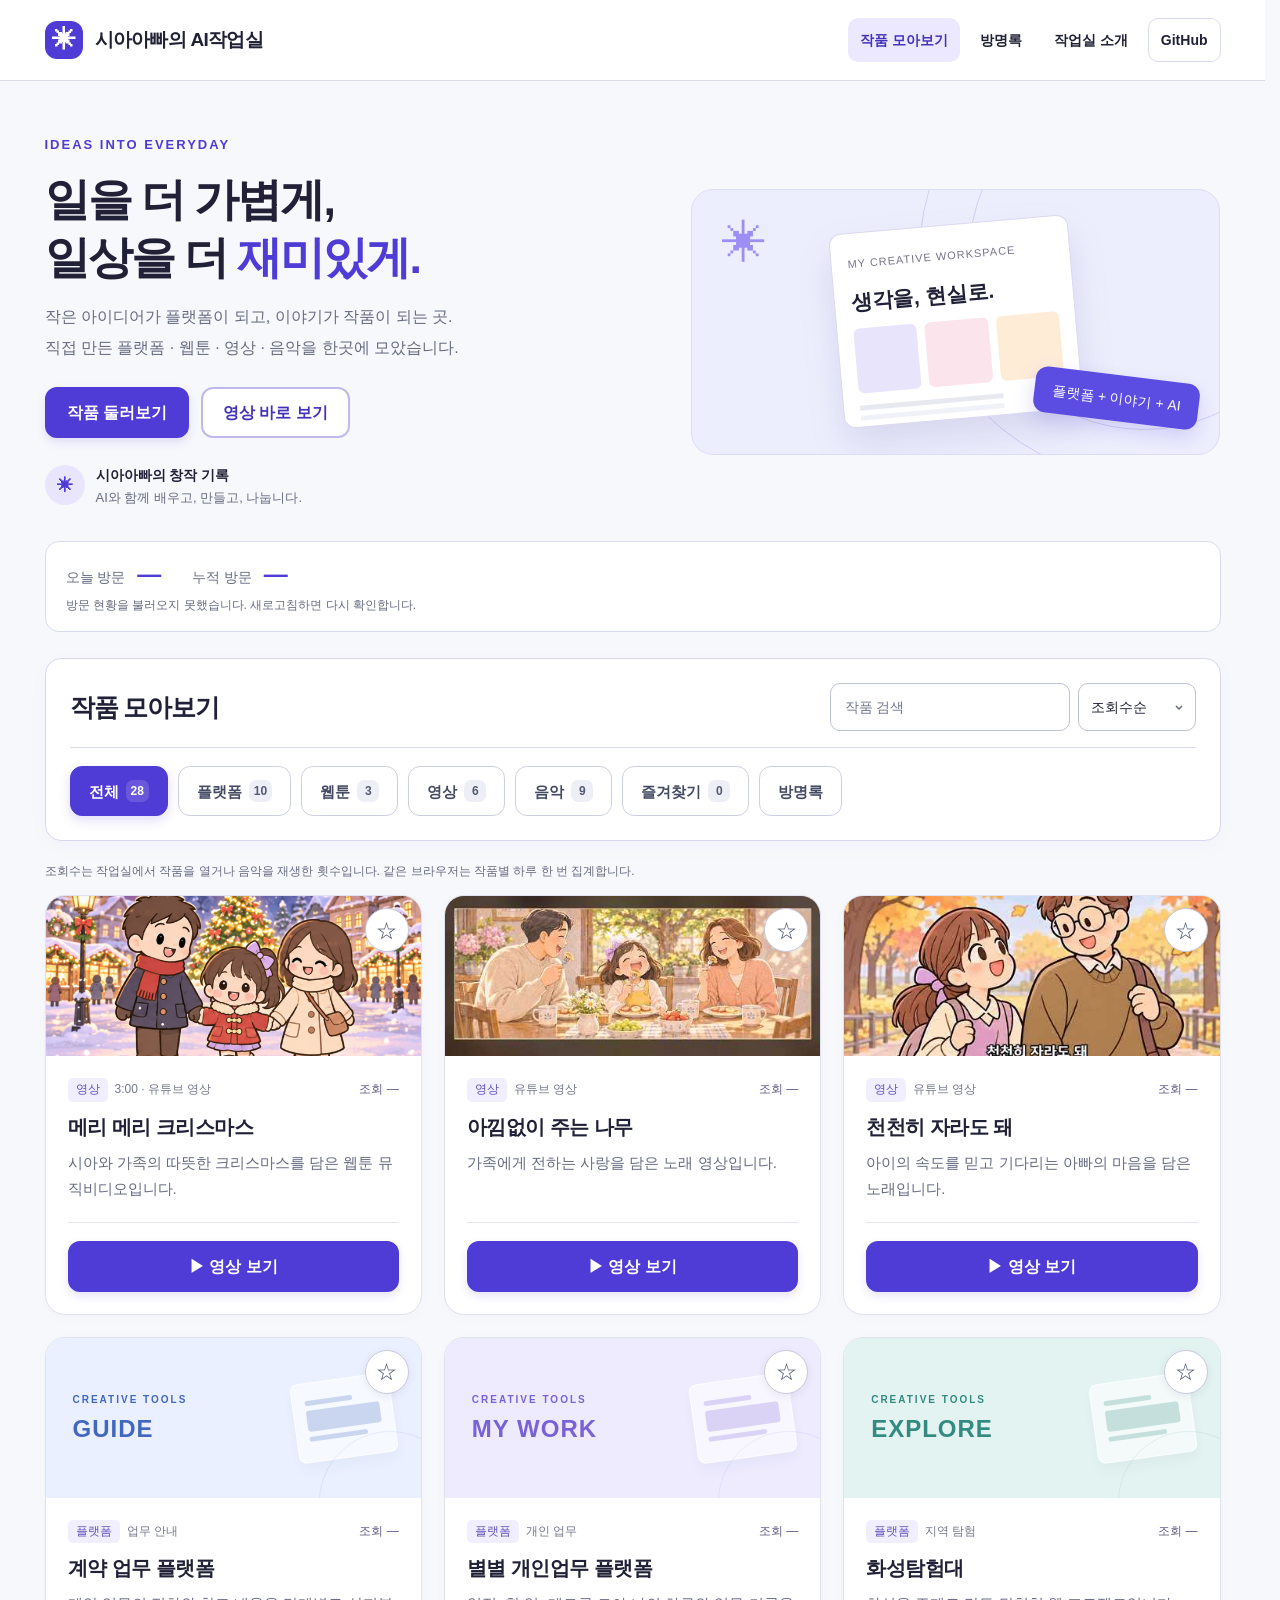
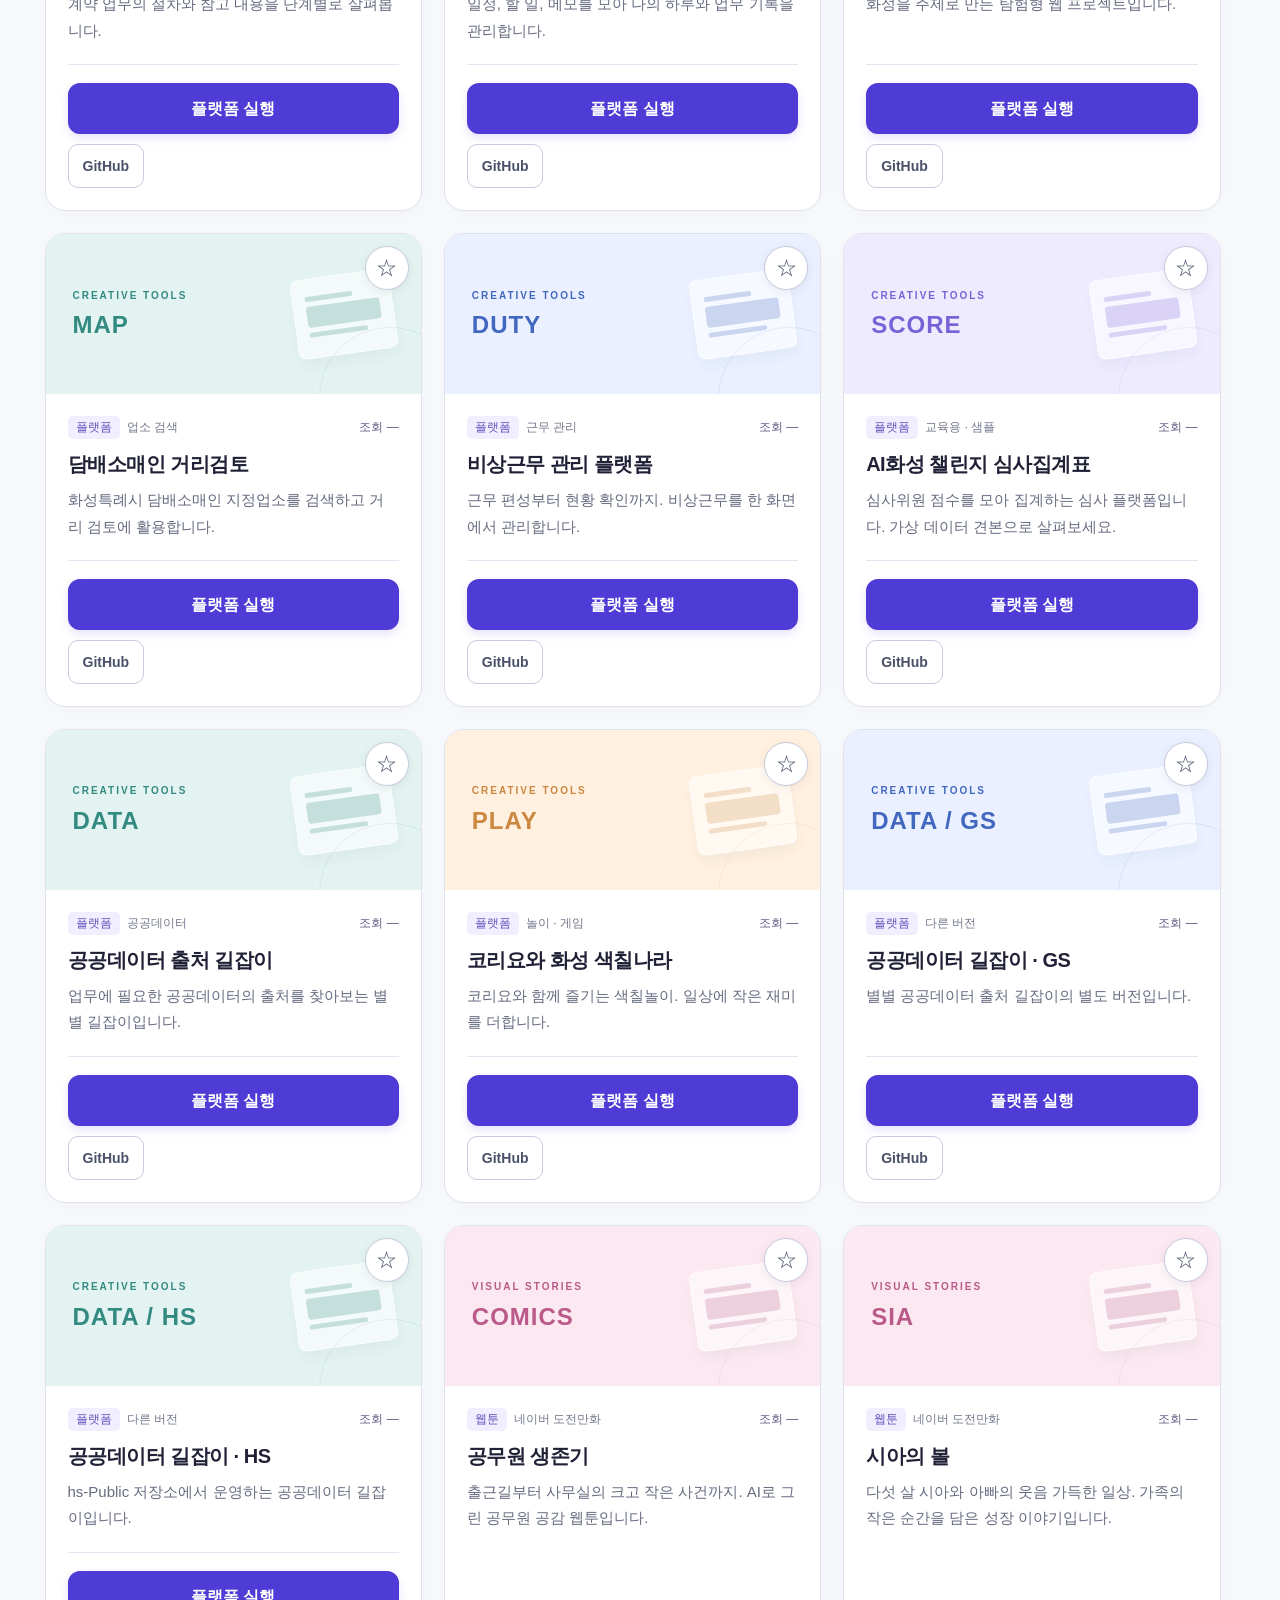
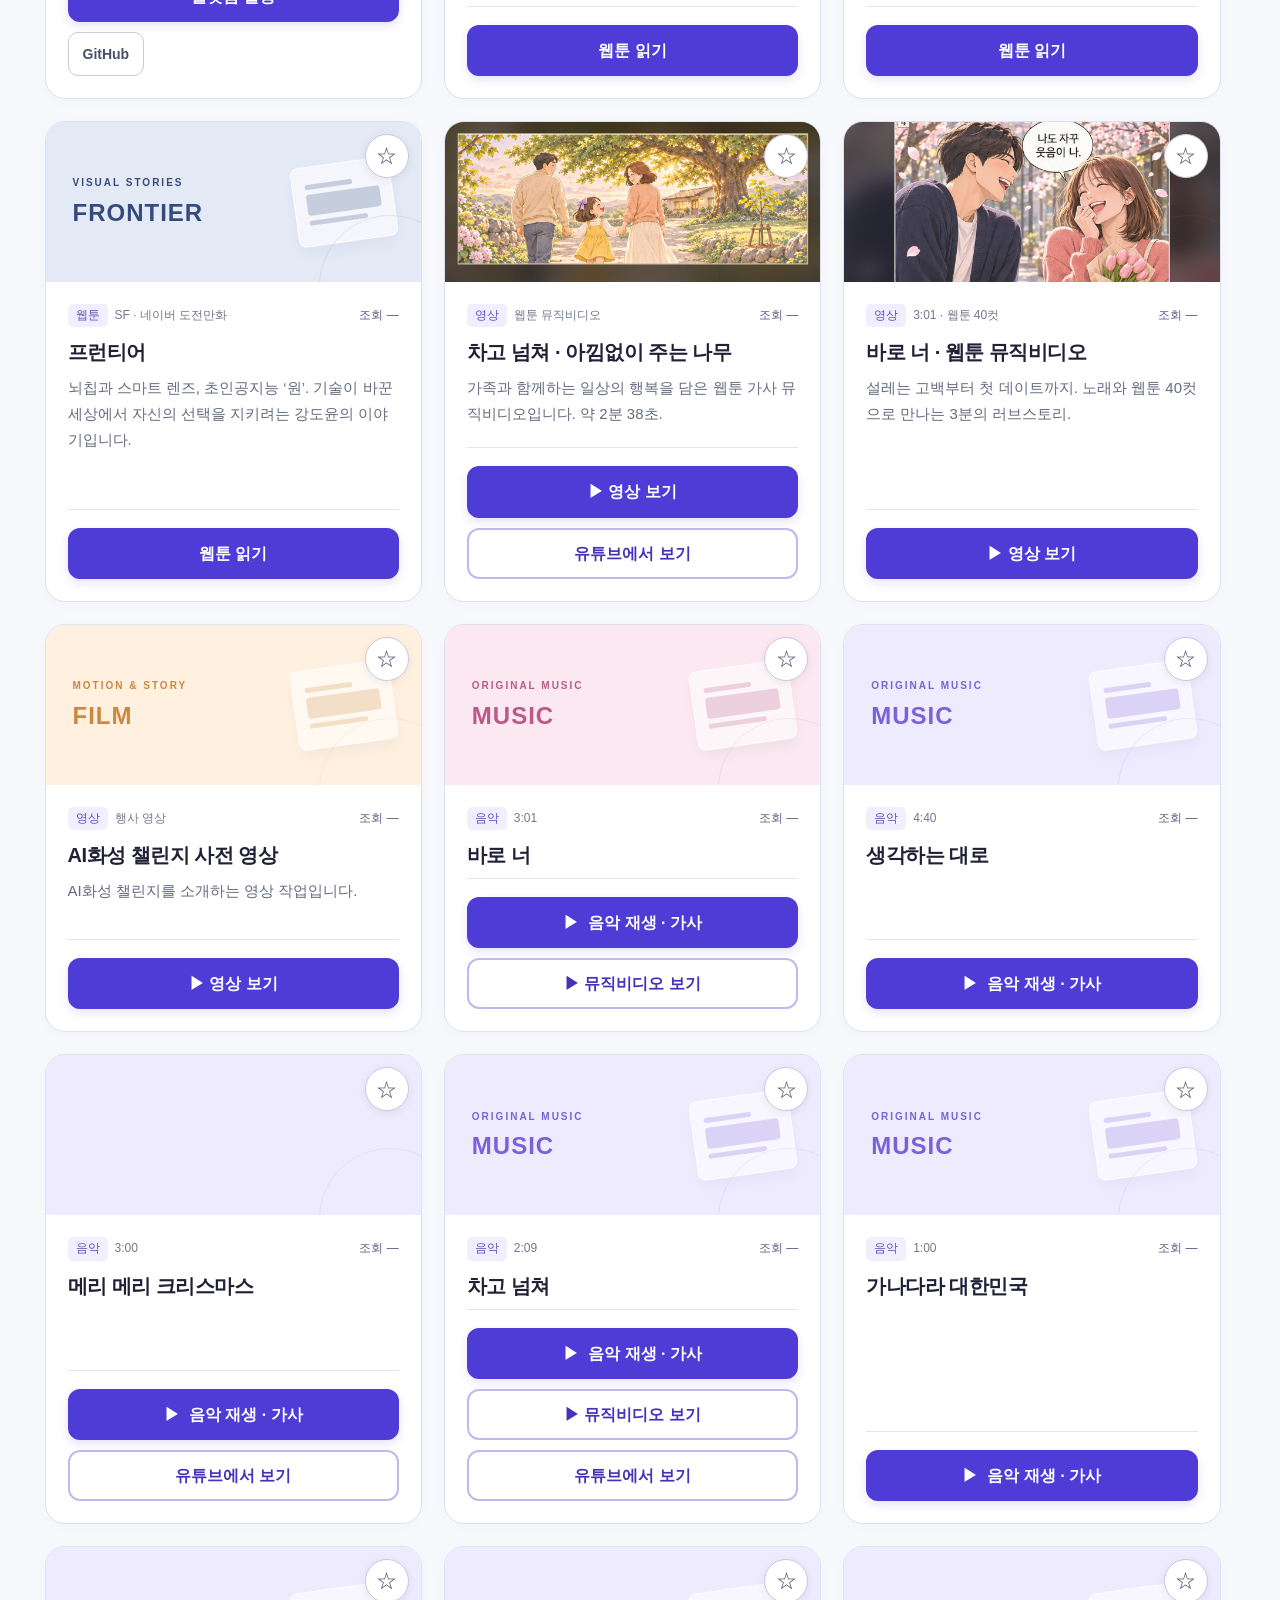
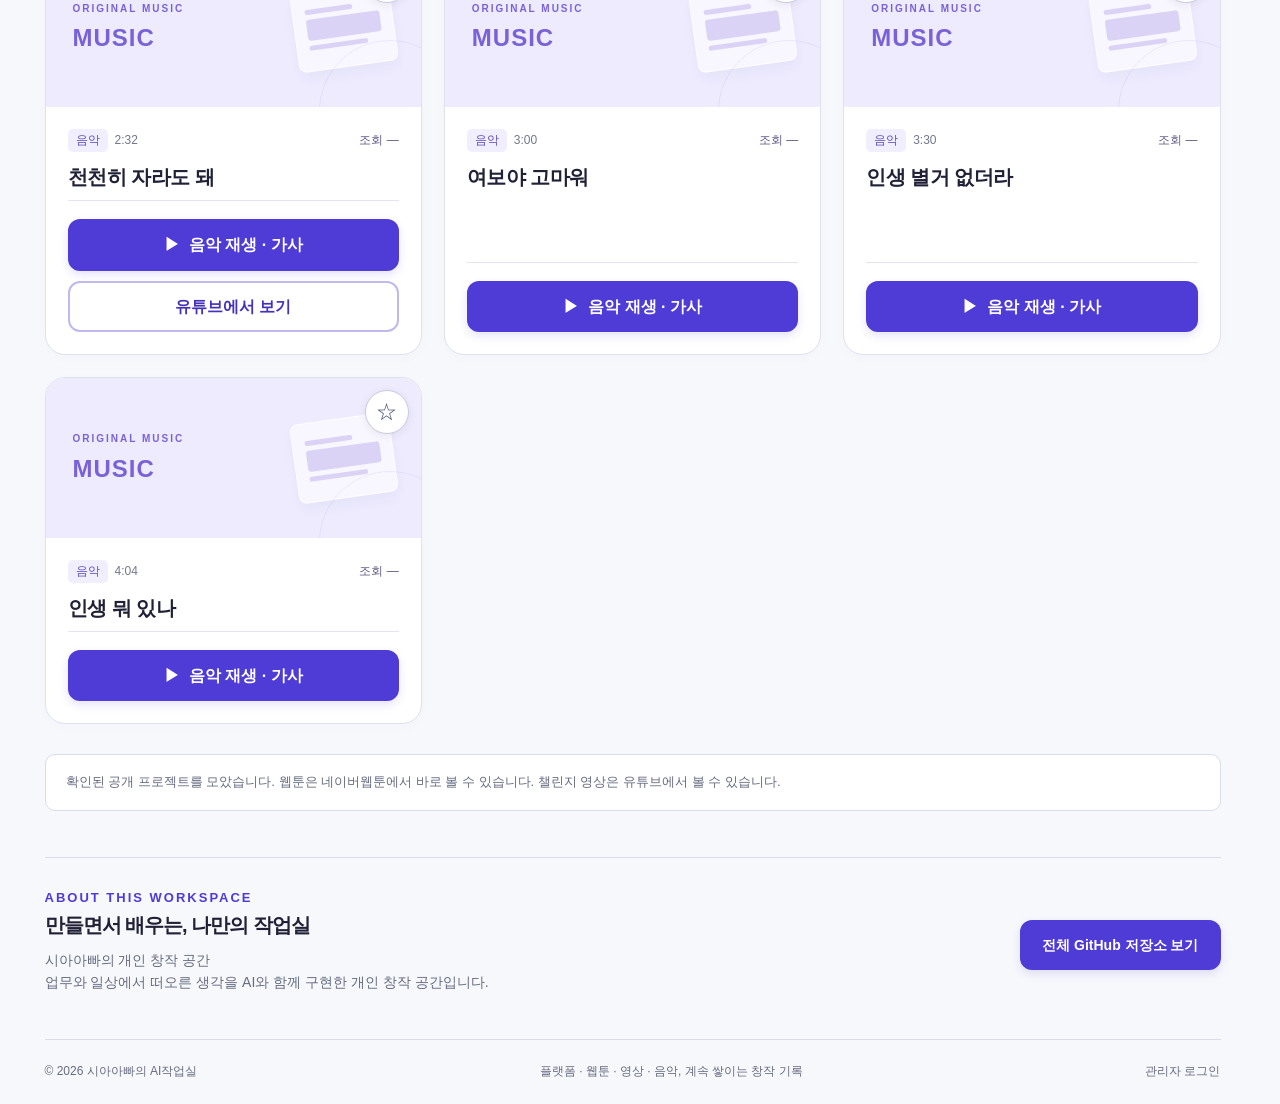
==== commit f5fb18ca: "Link Merry Merry Christmas video from music and video catalog" ====
--- a/index.html
+++ b/index.html
@@ -1,5 +1,5 @@
 <!doctype html>
-<html lang="ko"><head><meta charset="utf-8"><meta http-equiv="Content-Security-Policy" content="default-src 'none'; script-src 'self'; style-src 'self'; connect-src https://sbnjodqxvwgqgdnzcziz.supabase.co; img-src 'self' data:; media-src 'self'; base-uri 'none'; form-action 'none'; object-src 'none'; upgrade-insecure-requests"><meta name="referrer" content="no-referrer"><meta name="viewport" content="width=device-width,initial-scale=1"><title>시아아빠의 AI작업실</title><meta name="description" content="시아아빠가 만든 플랫폼, 웹툰, 영상. 일과 일상에서 시작한 아이디어를 한곳에서 만나보세요."><meta name="theme-color" content="#5b4ce2"><link rel="stylesheet" href="assets/app/site.css?v=buttons-20261128"><script defer src="assets/app/site.js?v=buttons-20261128"></script></head><body><a class="skip" href="#collection">작품 목록으로 건너뛰기</a>
+<html lang="ko"><head><meta charset="utf-8"><meta http-equiv="Content-Security-Policy" content="default-src 'none'; script-src 'self'; style-src 'self'; connect-src https://sbnjodqxvwgqgdnzcziz.supabase.co; img-src 'self' data:; media-src 'self'; base-uri 'none'; form-action 'none'; object-src 'none'; upgrade-insecure-requests"><meta name="referrer" content="no-referrer"><meta name="viewport" content="width=device-width,initial-scale=1"><title>시아아빠의 AI작업실</title><meta name="description" content="시아아빠가 만든 플랫폼, 웹툰, 영상. 일과 일상에서 시작한 아이디어를 한곳에서 만나보세요."><meta name="theme-color" content="#5b4ce2"><link rel="stylesheet" href="assets/app/site.css?v=buttons-20261128"><script defer src="assets/app/site.js?v=christmas-video-20261128"></script></head><body><a class="skip" href="#collection">작품 목록으로 건너뛰기</a>
 <header><div class="wrap bar"><a class="brand" href="#top"><span class="logo" aria-hidden="true">✳</span>시아아빠의 AI작업실</a><nav class="nav" aria-label="주 메뉴"><a href="#collection">작품 모아보기</a><a href="#guestbook">방명록</a><a class="nav-about" href="#about">작업실 소개</a><a class="github" href="https://github.com/tkooya-09" target="_blank" rel="noopener noreferrer">GitHub</a></nav></div></header>
 <main id="top" class="wrap"><section class="hero" aria-labelledby="hero-title"><div><div class="eyebrow">IDEAS INTO EVERYDAY</div><h1 id="hero-title">일을 더 가볍게,<br>일상을 더 <em>재미있게.</em></h1><p class="intro">작은 아이디어가 플랫폼이 되고, 이야기가 작품이 되는 곳.<br>직접 만든 플랫폼 · 웹툰 · 영상 · 음악을 한곳에 모았습니다.</p><div class="hero-actions"><a class="action" href="#collection">작품 둘러보기</a><a class="action action-secondary" href="#video">영상 바로 보기</a></div><div class="owner"><span class="avatar" aria-hidden="true">✳</span><div><strong>시아아빠의 창작 기록</strong><small>AI와 함께 배우고, 만들고, 나눕니다.</small></div></div></div><div class="hero-art" aria-hidden="true"><span class="orbit"></span><span class="orbit second"></span><span class="art-star">✳</span><div class="art-window"><small>MY CREATIVE WORKSPACE</small><div class="art-title">생각을, 현실로.</div><div class="art-blocks"><i></i><i></i><i></i></div><div class="art-lines"></div></div><div class="art-badge">플랫폼 + 이야기 + AI</div></div></section>
 <section class="visitor-summary" aria-label="방문 현황"><div class="visitor-numbers"><span>오늘 방문 <strong id="visit-today">—</strong></span><span>누적 방문 <strong id="visit-total">—</strong></span></div><p id="visit-summary-note">방문 현황을 불러오는 중입니다.</p></section>
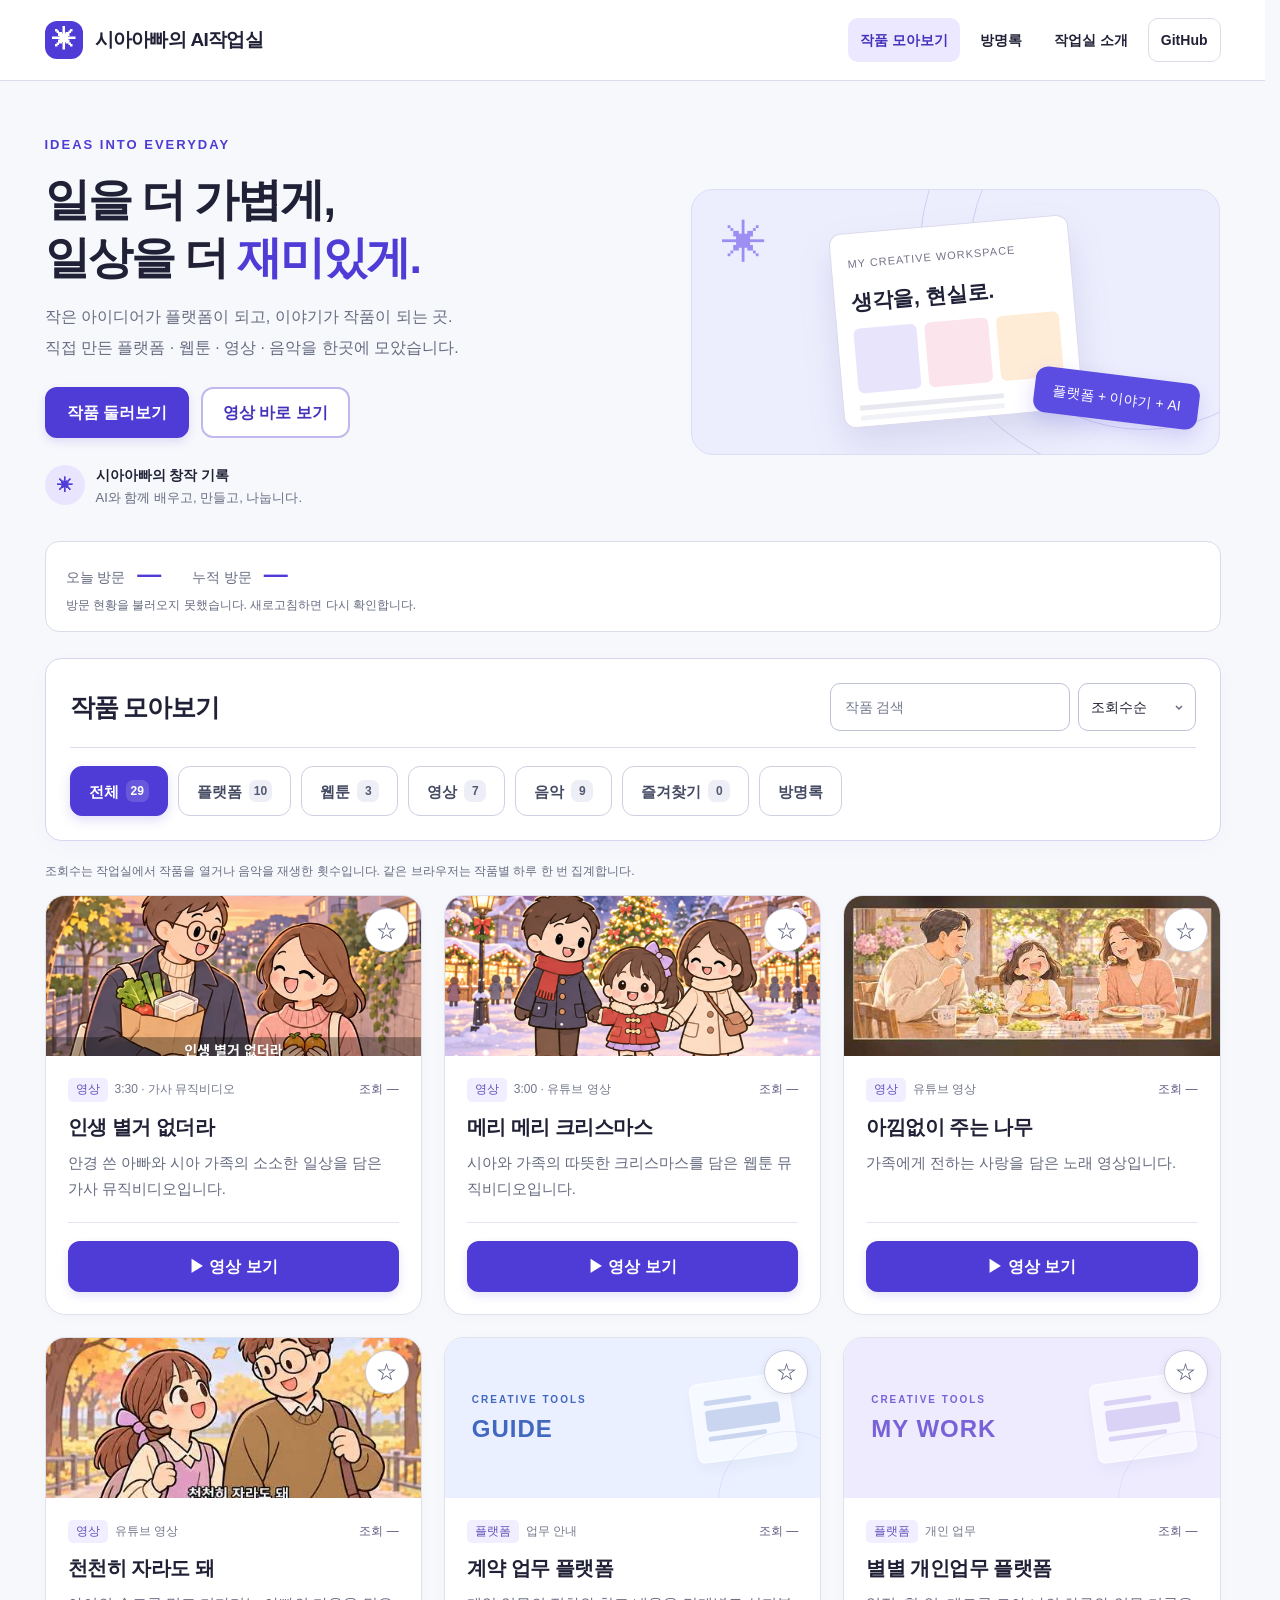
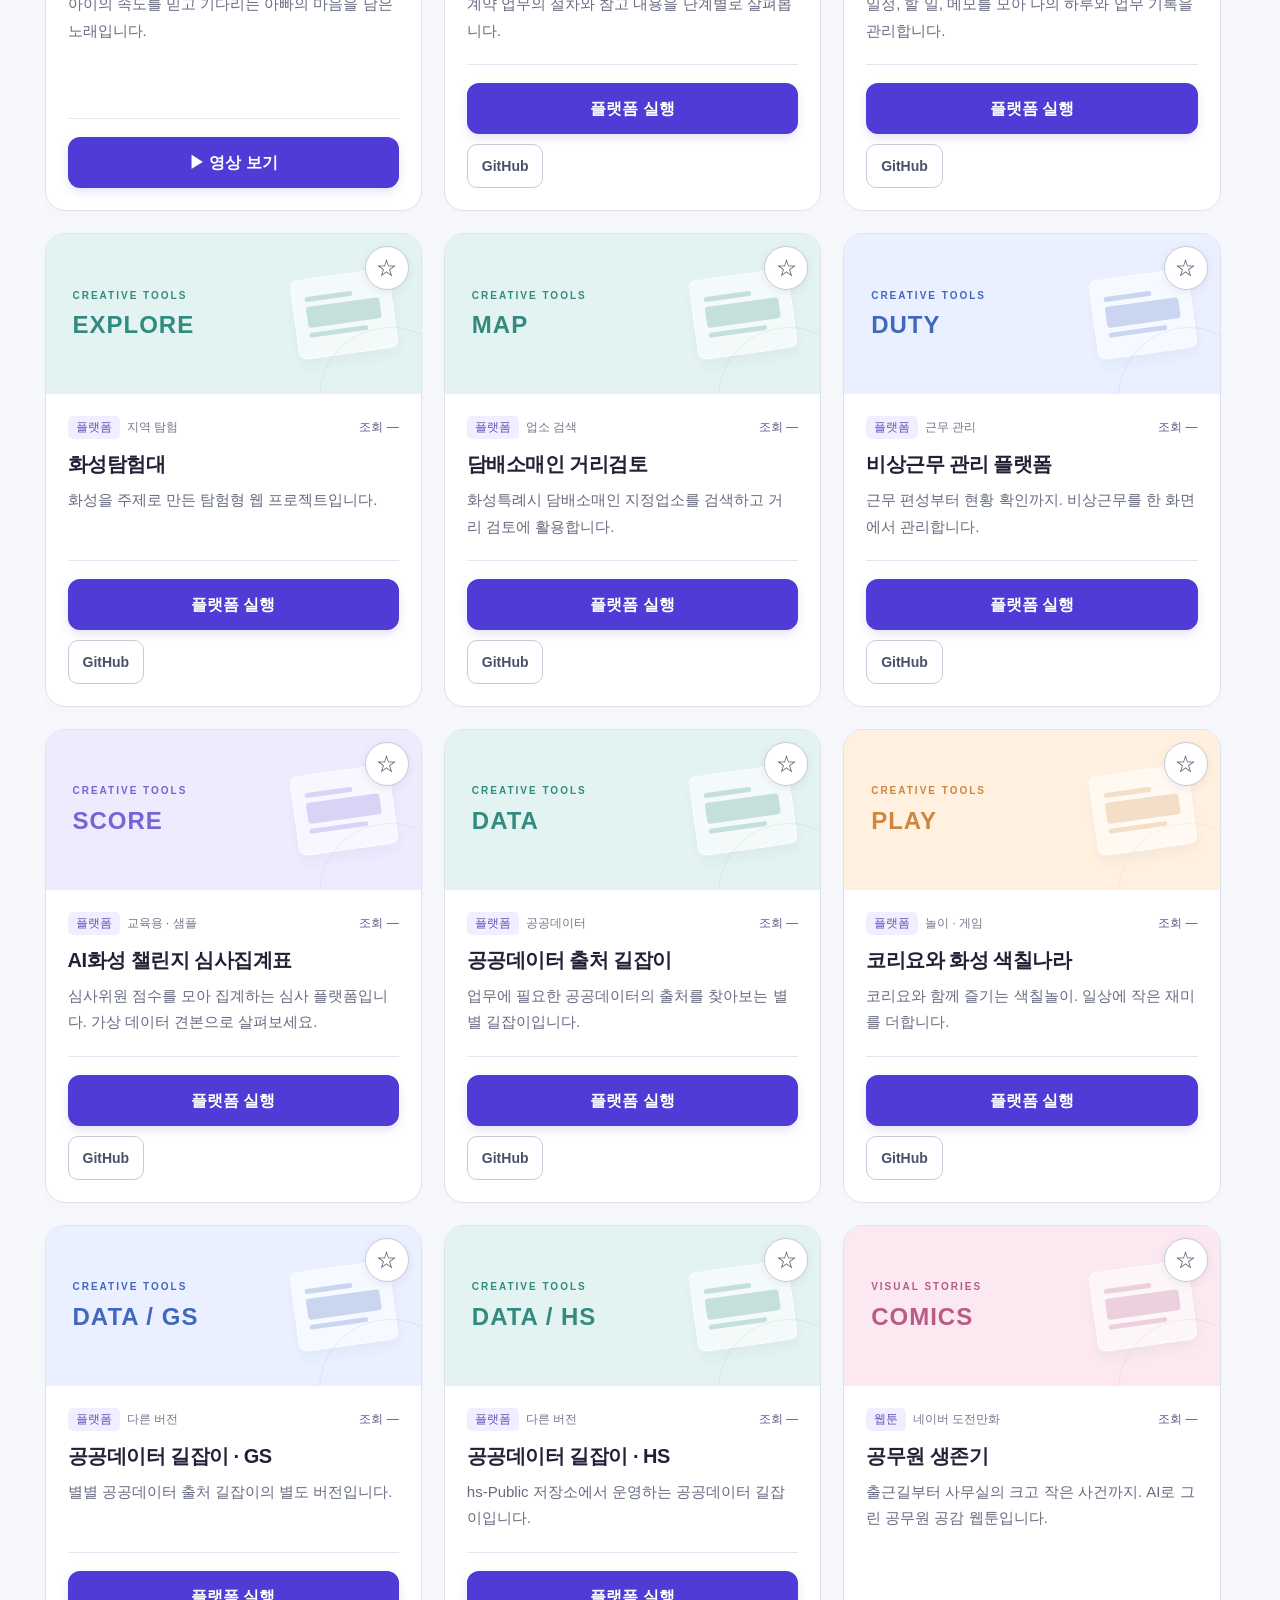
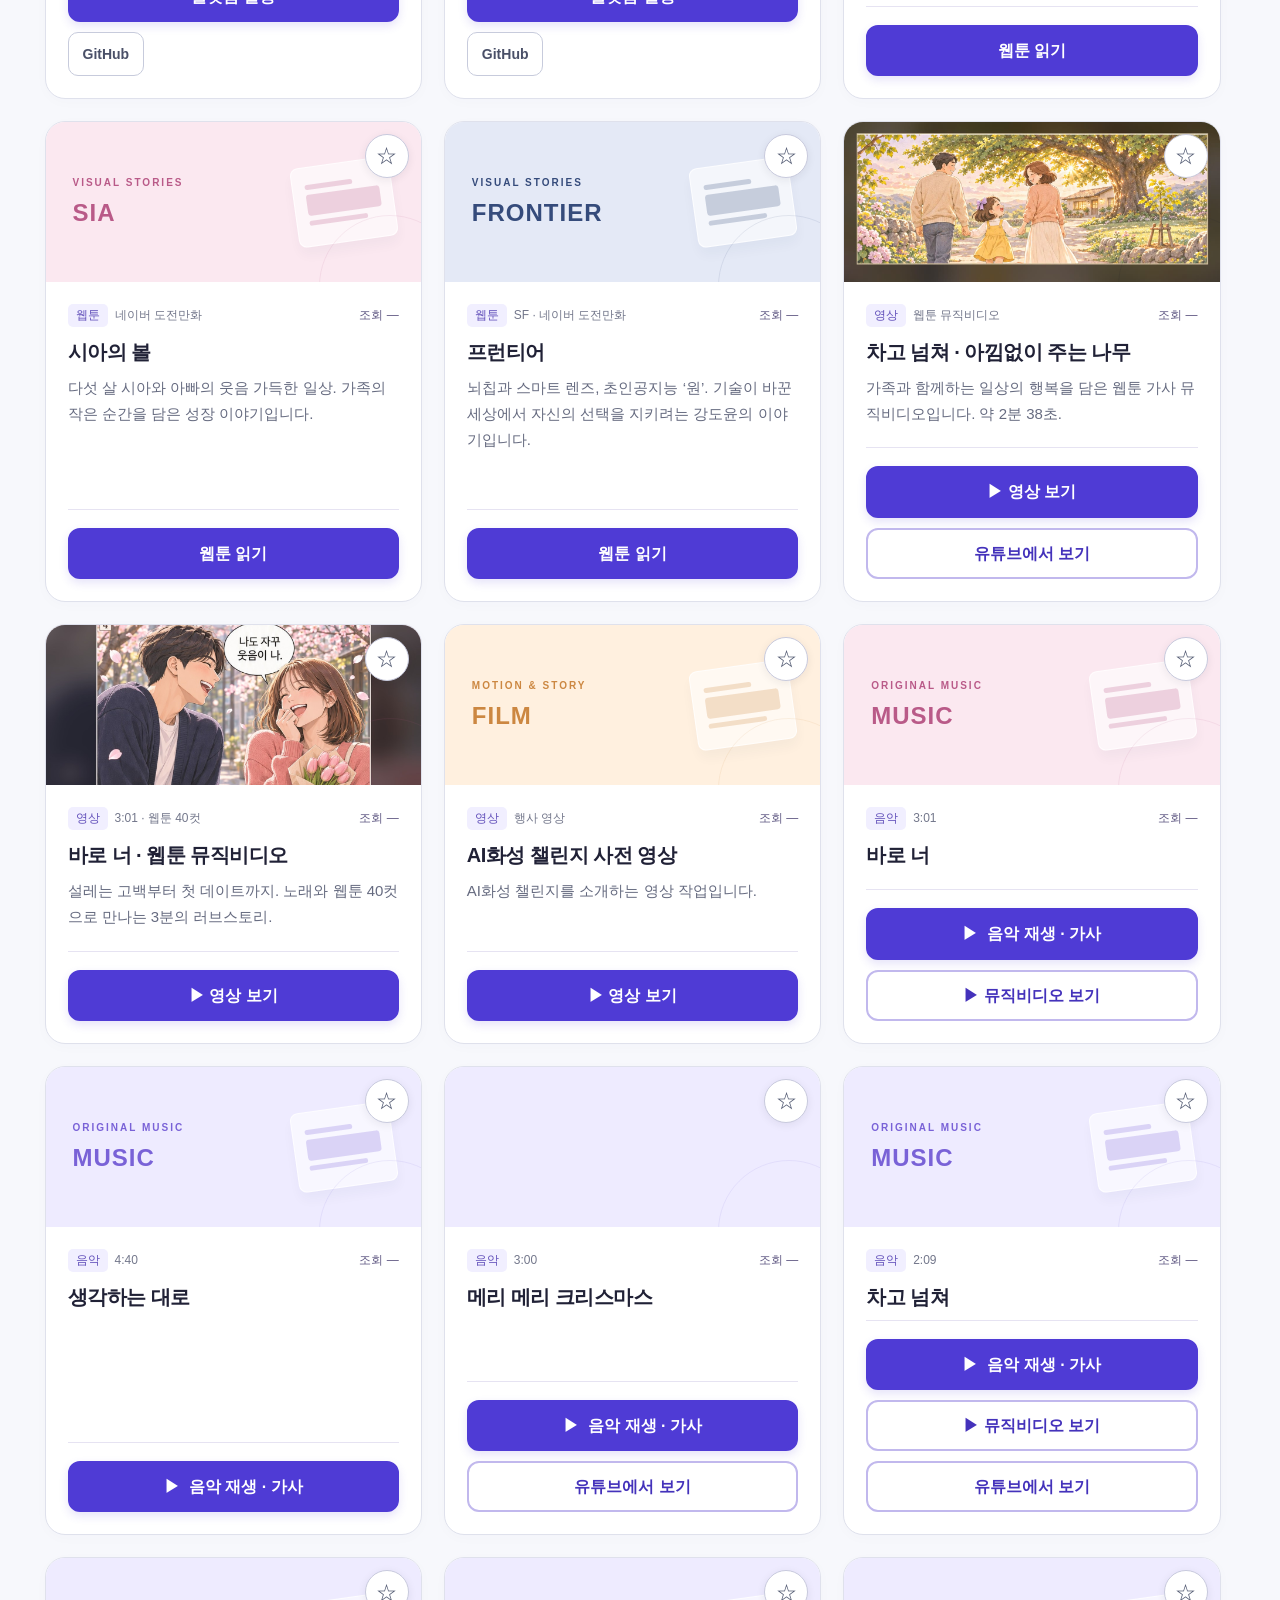
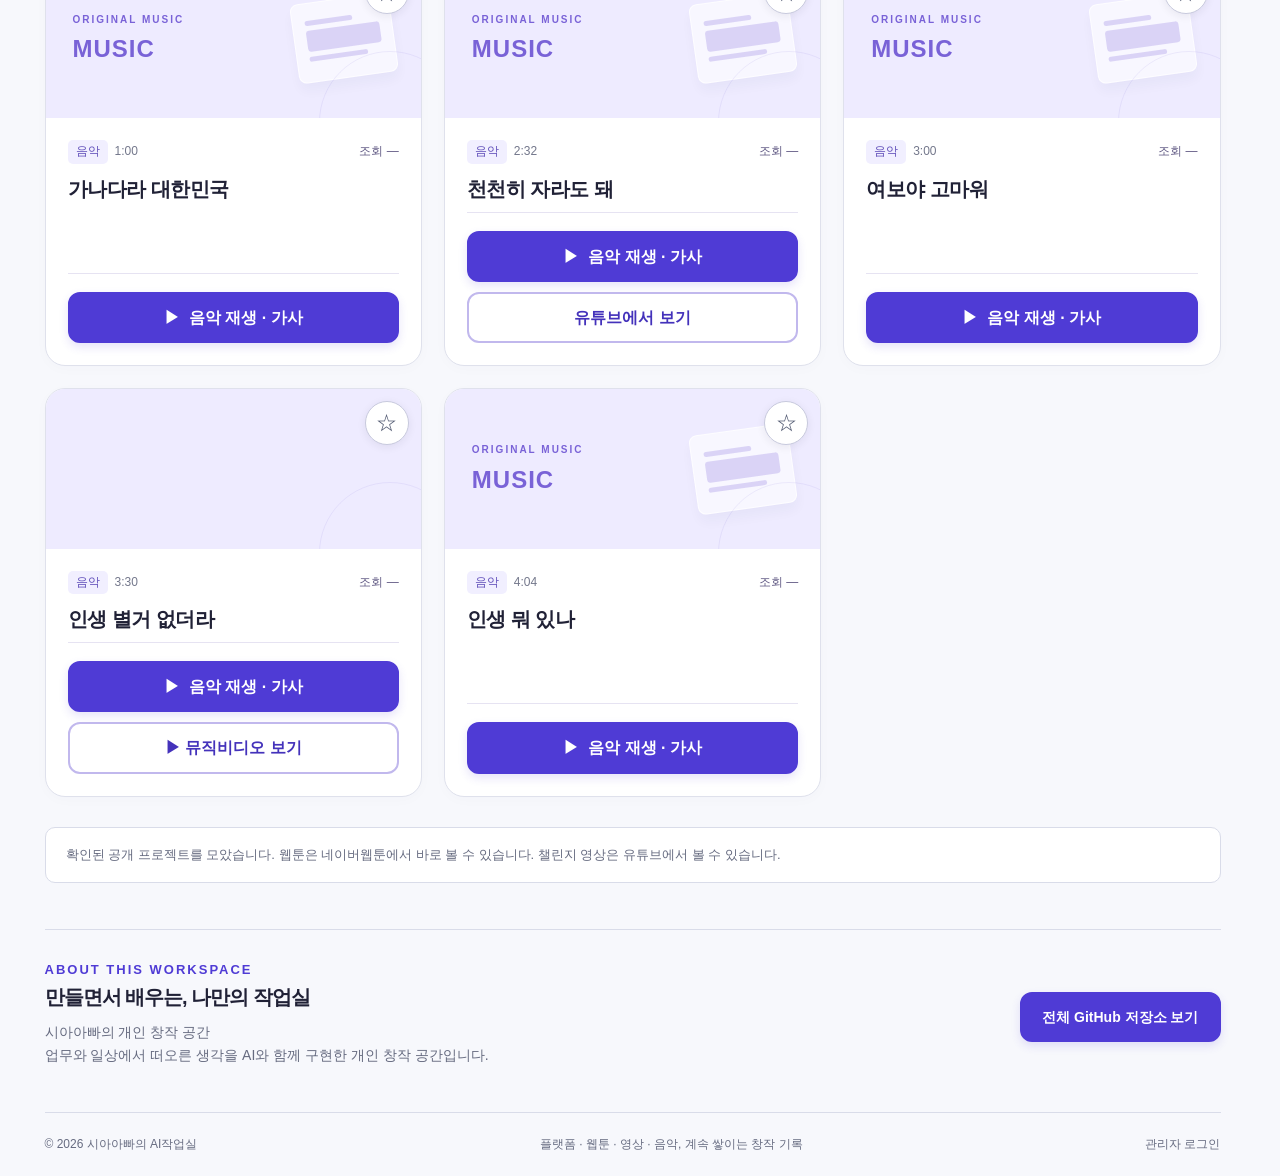
==== commit c965a50c: "Publish Life family lyric video with player and catalog links" ====
--- a/index.html
+++ b/index.html
@@ -1,5 +1,5 @@
 <!doctype html>
-<html lang="ko"><head><meta charset="utf-8"><meta http-equiv="Content-Security-Policy" content="default-src 'none'; script-src 'self'; style-src 'self'; connect-src https://sbnjodqxvwgqgdnzcziz.supabase.co; img-src 'self' data:; media-src 'self'; base-uri 'none'; form-action 'none'; object-src 'none'; upgrade-insecure-requests"><meta name="referrer" content="no-referrer"><meta name="viewport" content="width=device-width,initial-scale=1"><title>시아아빠의 AI작업실</title><meta name="description" content="시아아빠가 만든 플랫폼, 웹툰, 영상. 일과 일상에서 시작한 아이디어를 한곳에서 만나보세요."><meta name="theme-color" content="#5b4ce2"><link rel="stylesheet" href="assets/app/site.css?v=buttons-20261128"><script defer src="assets/app/site.js?v=christmas-video-20261128"></script></head><body><a class="skip" href="#collection">작품 목록으로 건너뛰기</a>
+<html lang="ko"><head><meta charset="utf-8"><meta http-equiv="Content-Security-Policy" content="default-src 'none'; script-src 'self'; style-src 'self'; connect-src https://sbnjodqxvwgqgdnzcziz.supabase.co; img-src 'self' data:; media-src 'self'; base-uri 'none'; form-action 'none'; object-src 'none'; upgrade-insecure-requests"><meta name="referrer" content="no-referrer"><meta name="viewport" content="width=device-width,initial-scale=1"><title>시아아빠의 AI작업실</title><meta name="description" content="시아아빠가 만든 플랫폼, 웹툰, 영상. 일과 일상에서 시작한 아이디어를 한곳에서 만나보세요."><meta name="theme-color" content="#5b4ce2"><link rel="stylesheet" href="assets/app/site.css?v=buttons-20261128"><script defer src="assets/app/site.js?v=life-lyrics-20261128"></script></head><body><a class="skip" href="#collection">작품 목록으로 건너뛰기</a>
 <header><div class="wrap bar"><a class="brand" href="#top"><span class="logo" aria-hidden="true">✳</span>시아아빠의 AI작업실</a><nav class="nav" aria-label="주 메뉴"><a href="#collection">작품 모아보기</a><a href="#guestbook">방명록</a><a class="nav-about" href="#about">작업실 소개</a><a class="github" href="https://github.com/tkooya-09" target="_blank" rel="noopener noreferrer">GitHub</a></nav></div></header>
 <main id="top" class="wrap"><section class="hero" aria-labelledby="hero-title"><div><div class="eyebrow">IDEAS INTO EVERYDAY</div><h1 id="hero-title">일을 더 가볍게,<br>일상을 더 <em>재미있게.</em></h1><p class="intro">작은 아이디어가 플랫폼이 되고, 이야기가 작품이 되는 곳.<br>직접 만든 플랫폼 · 웹툰 · 영상 · 음악을 한곳에 모았습니다.</p><div class="hero-actions"><a class="action" href="#collection">작품 둘러보기</a><a class="action action-secondary" href="#video">영상 바로 보기</a></div><div class="owner"><span class="avatar" aria-hidden="true">✳</span><div><strong>시아아빠의 창작 기록</strong><small>AI와 함께 배우고, 만들고, 나눕니다.</small></div></div></div><div class="hero-art" aria-hidden="true"><span class="orbit"></span><span class="orbit second"></span><span class="art-star">✳</span><div class="art-window"><small>MY CREATIVE WORKSPACE</small><div class="art-title">생각을, 현실로.</div><div class="art-blocks"><i></i><i></i><i></i></div><div class="art-lines"></div></div><div class="art-badge">플랫폼 + 이야기 + AI</div></div></section>
 <section class="visitor-summary" aria-label="방문 현황"><div class="visitor-numbers"><span>오늘 방문 <strong id="visit-today">—</strong></span><span>누적 방문 <strong id="visit-total">—</strong></span></div><p id="visit-summary-note">방문 현황을 불러오는 중입니다.</p></section>
